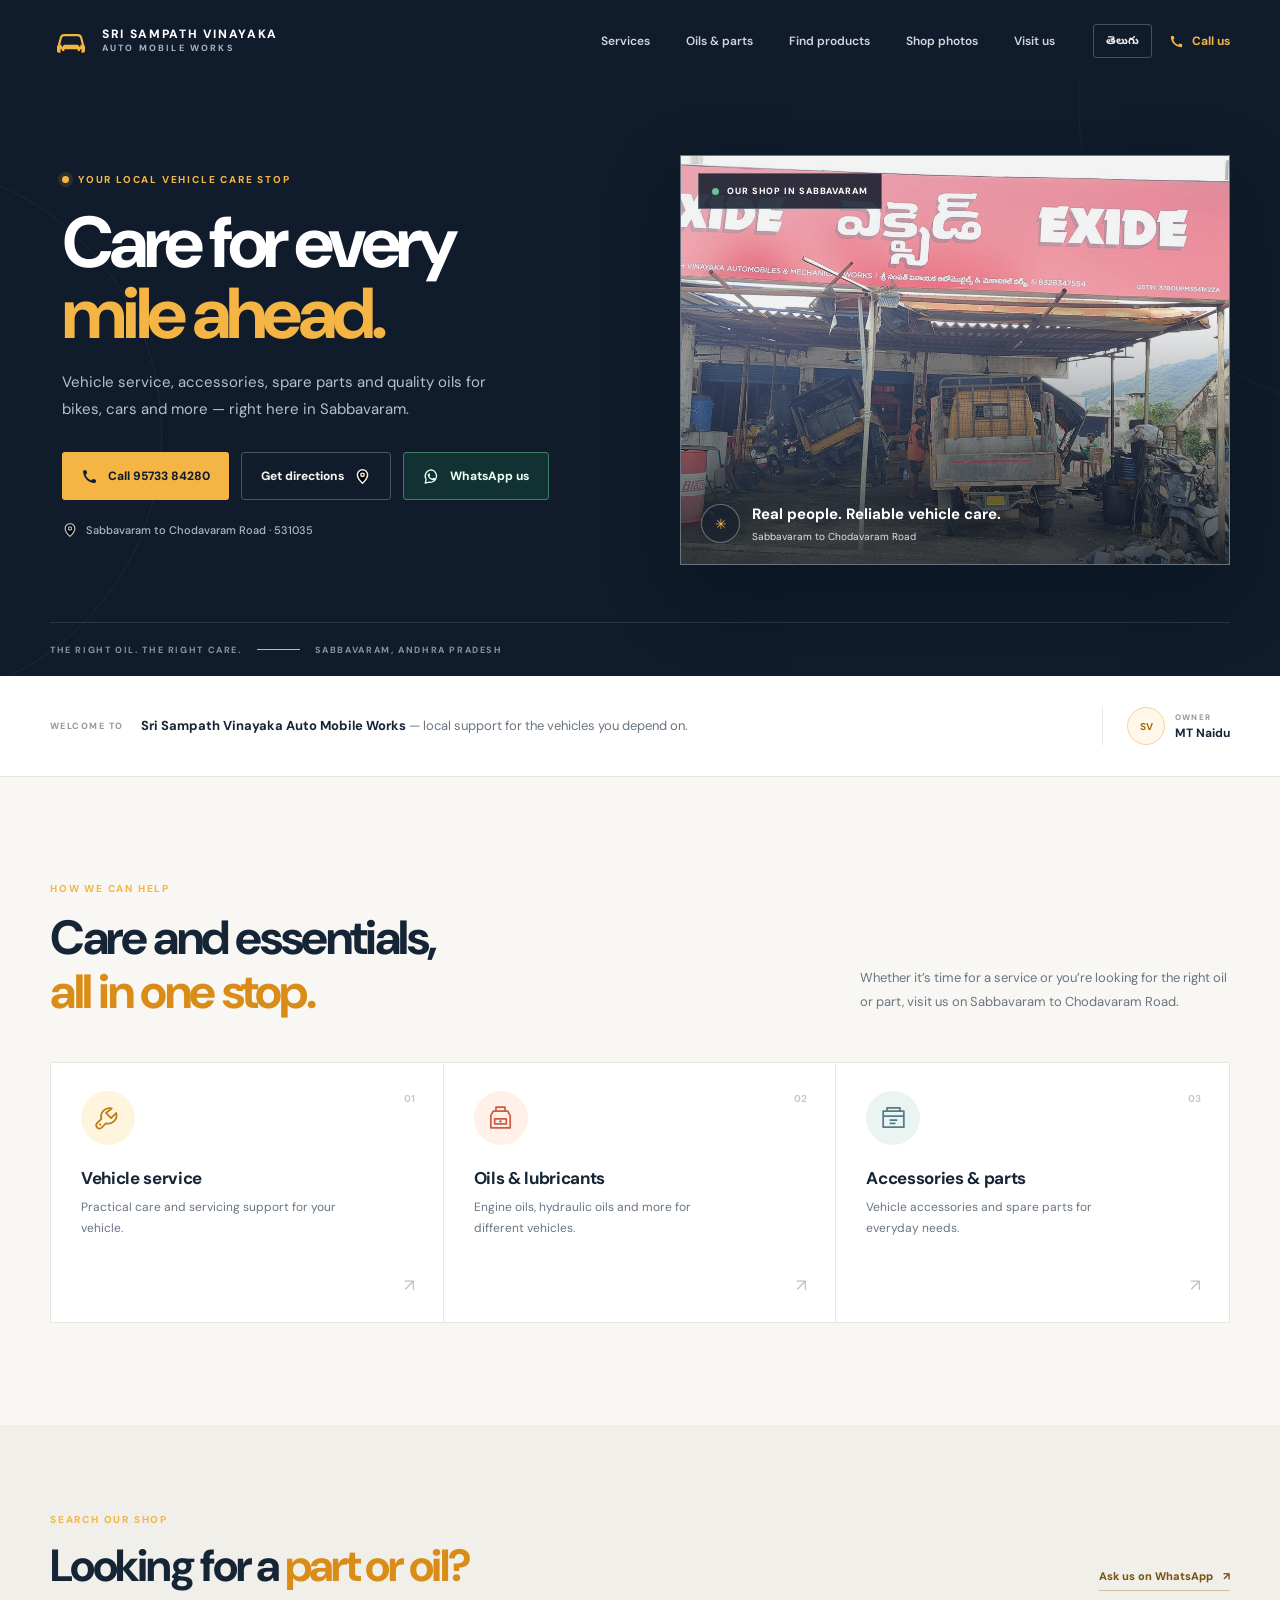
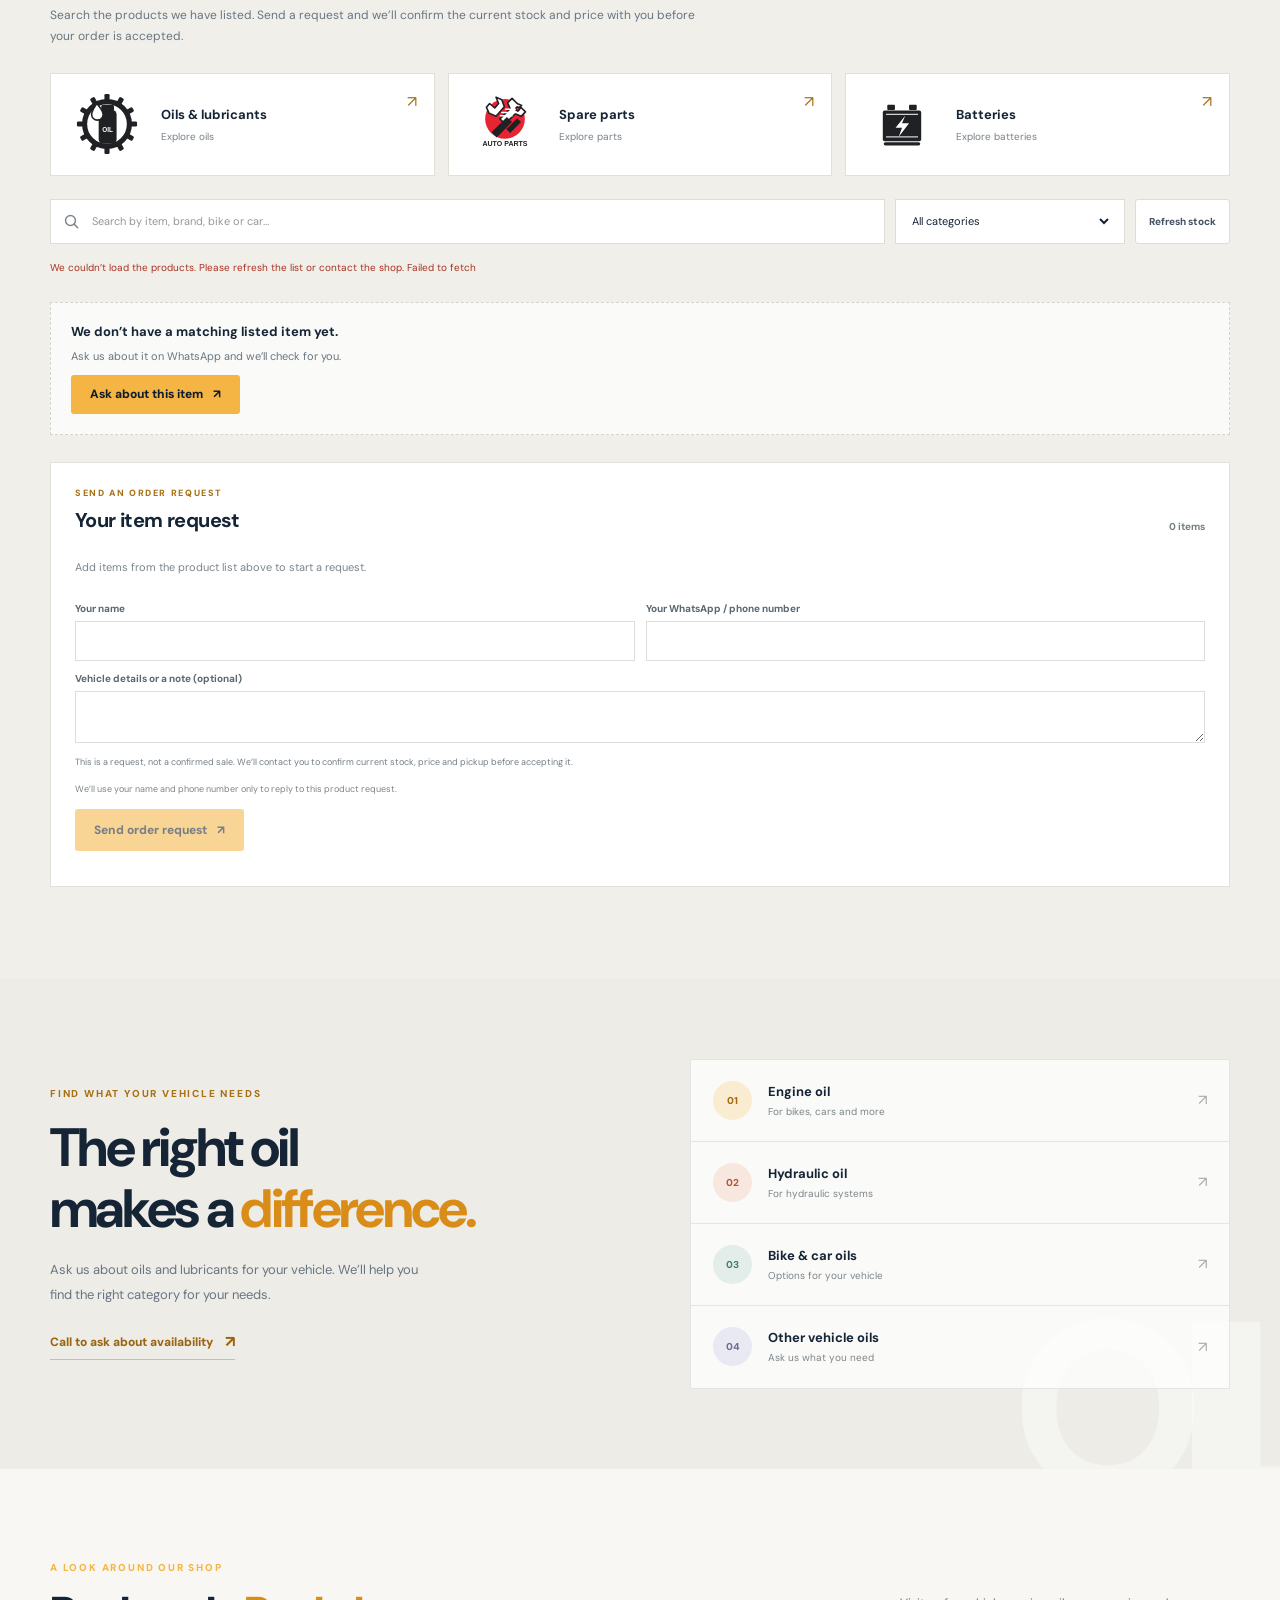
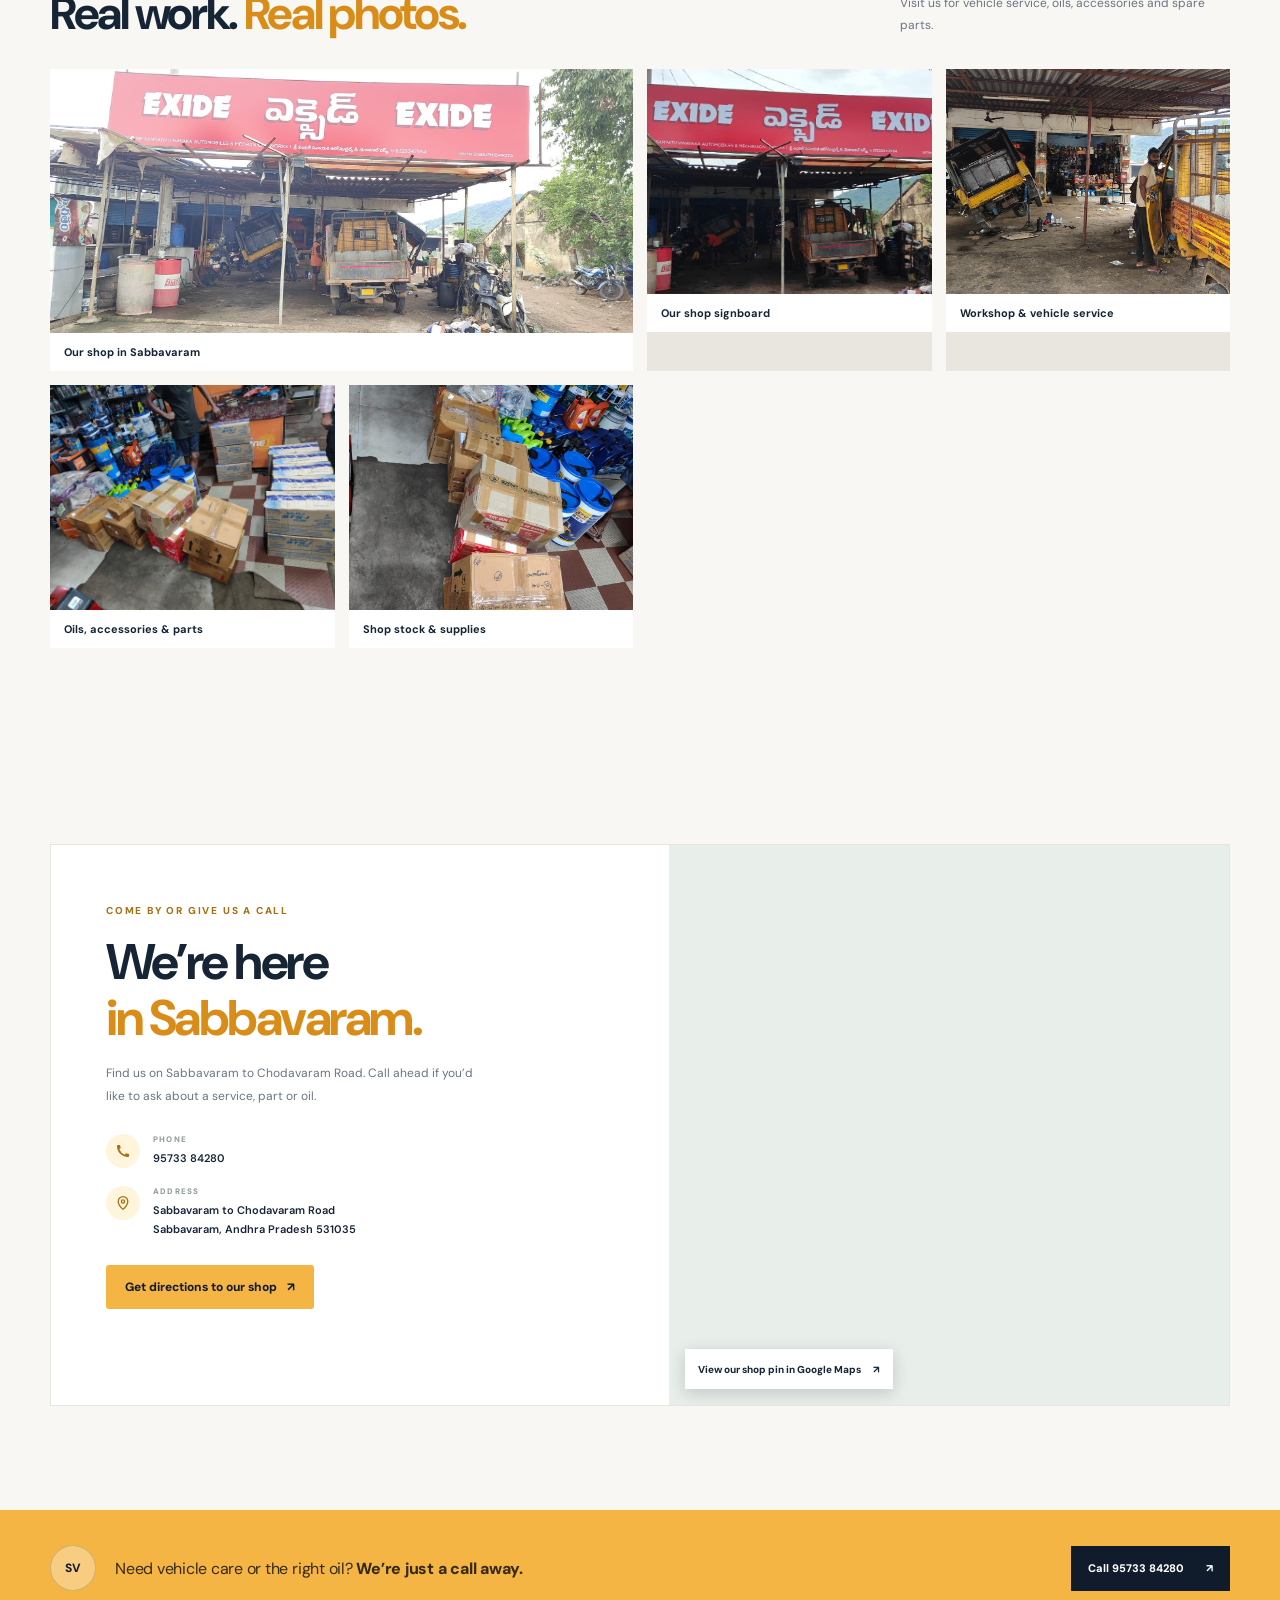
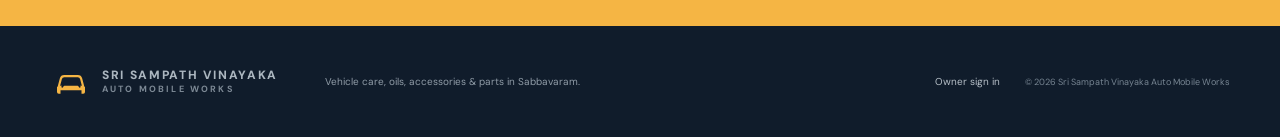
==== index.html @ 6ede1b7f "UPDATE WEBSITE" ====
<!doctype html>
<html lang="en">
<head>
  <meta charset="utf-8">
  <meta name="viewport" content="width=device-width, initial-scale=1">
  <meta name="theme-color" content="#101c2b">
  <meta name="description" content="Sri Sampath Vinayaka Auto Mobile Works in Sabbavaram for vehicle service, accessories, spare parts, engine oils and hydraulic oils.">
  <title>Sri Sampath Vinayaka Auto Mobile Works | Sabbavaram</title>
  <link rel="preconnect" href="https://fonts.googleapis.com">
  <link rel="preconnect" href="https://fonts.gstatic.com" crossorigin>
  <link href="https://fonts.googleapis.com/css2?family=DM+Sans:wght@400;500;600;700;800&family=Noto+Sans+Telugu:wght@400;500;600;700;800&display=swap" rel="stylesheet">
  <link rel="stylesheet" href="styles.css">
  <script src="config.js"></script>
  <script src="site-background.js" defer></script>
  <script src="script.js" defer></script>
  <script src="catalogue.js" defer></script>
</head>
<body>
  <header class="site-header">
    <div class="header-inner">
      <a class="brand" href="#home" aria-label="Sri Sampath Vinayaka Auto Mobile Works home">
        <span class="brand-mark" aria-hidden="true">
          <svg viewBox="0 0 48 48" fill="none">
            <path d="M10 29.5h28l-2.4-9.2a4 4 0 0 0-3.9-3H16.3a4 4 0 0 0-3.9 3L10 29.5Z" stroke="currentColor" stroke-width="2.5" stroke-linejoin="round"/>
            <path d="M8 29.5h32v6a2 2 0 0 1-2 2h-2v-4H12v4h-2a2 2 0 0 1-2-2v-6Z" fill="currentColor"/>
            <path d="M16 24h16M14 29.5l2.5-4M34 29.5l-2.5-4" stroke="#101c2b" stroke-width="2" stroke-linecap="round"/>
            <circle cx="15" cy="34" r="1.6" fill="#f5b544"/>
            <circle cx="33" cy="34" r="1.6" fill="#f5b544"/>
          </svg>
        </span>
        <span class="brand-copy">
          <strong>SRI SAMPATH VINAYAKA</strong>
          <span>AUTO MOBILE WORKS</span>
        </span>
      </a>
      <nav class="main-nav" id="main-navigation" aria-label="Main navigation">
        <a href="#services" data-en="Services" data-te="సేవలు">Services</a>
        <a href="#oils" data-en="Oils &amp; parts" data-te="ఆయిల్స్ &amp; విడిభాగాలు">Oils &amp; parts</a>
        <a href="#products" data-en="Find products" data-te="ఉత్పత్తులు">Find products</a>
        <a href="#shop-photos" data-en="Shop photos" data-te="షాప్ ఫోటోలు">Shop photos</a>
        <a href="#visit" data-en="Visit us" data-te="మమ్మల్ని సందర్శించండి">Visit us</a>
      </nav>
      <div class="header-actions">
        <button class="language-button" id="language-toggle" type="button" aria-label="Switch language to Telugu">తెలుగు</button>
        <a class="header-call" href="tel:+919573384280">
          <svg viewBox="0 0 20 20" aria-hidden="true"><path d="M6.2 2.5H3.8c-.7 0-1.3.6-1.3 1.3 0 7.6 6.1 13.7 13.7 13.7.7 0 1.3-.6 1.3-1.3v-2.4l-3.8-1-1.5 1.8a11.8 11.8 0 0 1-6.8-6.8l1.8-1.5-1-3.8Z" fill="currentColor"/></svg>
          <span>Call us</span>
        </a>
        <button class="menu-button" id="menu-toggle" type="button" aria-label="Open navigation" aria-expanded="false" aria-controls="main-navigation">
          <span></span><span></span><span></span>
        </button>
      </div>
    </div>
  </header>

  <main>
    <section class="hero" id="home">
      <div class="hero-grid">
        <div class="hero-copy">
          <div class="eyebrow"><span class="eyebrow-dot"></span><span data-en="YOUR LOCAL VEHICLE CARE STOP" data-te="మీ స్థానిక వాహన సంరక్షణ కేంద్రం">YOUR LOCAL VEHICLE CARE STOP</span></div>
          <h1 data-en="Care for every<br><em>mile ahead.</em>" data-te="ప్రతి ప్రయాణానికి<br><em>నమ్మకమైన సంరక్షణ.</em>">Care for every<br><em>mile ahead.</em></h1>
          <p class="hero-description" data-en="Vehicle service, accessories, spare parts and quality oils for bikes, cars and more — right here in Sabbavaram." data-te="బైక్‌లు, కార్లు మరియు ఇతర వాహనాలకు సర్వీసింగ్, యాక్సెసరీస్, స్పేర్ పార్ట్స్ మరియు నాణ్యమైన ఆయిల్స్ — మీ సబ్బవరం దగ్గరలోనే.">Vehicle service, accessories, spare parts and quality oils for bikes, cars and more — right here in Sabbavaram.</p>
          <div class="hero-actions">
            <a class="button button-primary" href="tel:+919573384280">
              <svg viewBox="0 0 20 20" aria-hidden="true"><path d="M6.2 2.5H3.8c-.7 0-1.3.6-1.3 1.3 0 7.6 6.1 13.7 13.7 13.7.7 0 1.3-.6 1.3-1.3v-2.4l-3.8-1-1.5 1.8a11.8 11.8 0 0 1-6.8-6.8l1.8-1.5-1-3.8Z" fill="currentColor"/></svg>
              <span data-en="Call 95733 84280" data-te="కాల్ చేయండి 95733 84280">Call 95733 84280</span>
            </a>
            <a class="button button-secondary" href="https://www.google.com/maps/dir/?api=1&amp;destination=17.7910548%2C83.1213248" target="_blank" rel="noopener noreferrer">
              <span data-en="Get directions" data-te="దారి తెలుసుకోండి">Get directions</span>
              <svg viewBox="0 0 20 20" aria-hidden="true"><path d="M10 18s6-5.6 6-10a6 6 0 1 0-12 0c0 4.4 6 10 6 10Z" stroke="currentColor" stroke-width="1.7"/><circle cx="10" cy="8" r="2" stroke="currentColor" stroke-width="1.7"/></svg>
            </a>
            <a class="button button-whatsapp" data-whatsapp-link data-whatsapp-message="Hello, I have a question about your vehicle services or products." href="https://wa.me/919573384280" target="_blank" rel="noopener noreferrer">
              <svg viewBox="0 0 20 20" aria-hidden="true"><path d="M10 2.2a7.4 7.4 0 0 0-6.3 11.3L2.6 17.8l4.4-1.1A7.4 7.4 0 1 0 10 2.2Z" fill="none" stroke="currentColor" stroke-width="1.5" stroke-linejoin="round"/><path d="M7.2 6.4c-.3 0-.6.1-.8.4-.3.3-.8.8-.8 1.8s.8 2 1 2.3c.1.2 1.5 2.4 3.7 3.2 1.8.7 2.2.5 2.6.4.4-.1 1.3-.5 1.5-1 .2-.5.2-.9.1-1-.1-.1-.3-.2-.6-.3l-1.5-.7c-.2-.1-.4-.1-.5.1l-.7.8c-.1.2-.3.2-.5.1a6.1 6.1 0 0 1-1.8-1.1 6.8 6.8 0 0 1-1.2-1.5c-.1-.2 0-.3.1-.4l.4-.5c.1-.2.2-.3.2-.5l-.1-.4-.7-1.6c-.1-.3-.3-.4-.5-.4h-.3Z" fill="currentColor"/></svg>
              <span data-en="WhatsApp us" data-te="వాట్సాప్ చేయండి">WhatsApp us</span>
            </a>
          </div>
          <div class="hero-location">
            <span class="location-icon" aria-hidden="true">
              <svg viewBox="0 0 20 20"><path d="M10 18s6-5.6 6-10a6 6 0 1 0-12 0c0 4.4 6 10 6 10Z" stroke="currentColor" stroke-width="1.6"/><circle cx="10" cy="8" r="2" stroke="currentColor" stroke-width="1.6"/></svg>
            </span>
            <span data-en="Sabbavaram to Chodavaram Road · 531035" data-te="సబ్బవరం నుండి చోడవరం రోడ్ · 531035">Sabbavaram to Chodavaram Road · 531035</span>
          </div>
        </div>

        <div class="hero-art">
          <div class="hero-photo-card">
            <img src="images/shop-front.jpg" alt="The Sri Sampath Vinayaka Auto Mobile Works shop in Sabbavaram" data-alt-en="The Sri Sampath Vinayaka Auto Mobile Works shop in Sabbavaram" data-alt-te="సబ్బవరంలోని శ్రీ సంపత్ వినాయక ఆటోమొబైల్ వర్క్స్ షాప్" fetchpriority="high" decoding="async">
            <div class="hero-photo-badge"><span class="label-dot"></span><span data-en="OUR SHOP IN SABBAVARAM" data-te="సబ్బవరంలో మా షాప్">OUR SHOP IN SABBAVARAM</span></div>
            <div class="hero-photo-caption">
              <span class="mini-gear" aria-hidden="true">✳</span>
              <span><strong data-en="Real people. Reliable vehicle care." data-te="నిజమైన సేవ. నమ్మకమైన వాహన సంరక్షణ.">Real people. Reliable vehicle care.</strong><small data-en="Sabbavaram to Chodavaram Road" data-te="సబ్బవరం నుండి చోడవరం రోడ్">Sabbavaram to Chodavaram Road</small></span>
            </div>
          </div>
        </div>
      </div>
      <div class="hero-bottom">
        <span data-en="THE RIGHT OIL. THE RIGHT CARE." data-te="సరైన ఆయిల్. సరైన సంరక్షణ.">THE RIGHT OIL. THE RIGHT CARE.</span>
        <span class="hero-bottom-line"></span>
        <span data-en="SABBAVARAM, ANDHRA PRADESH" data-te="సబ్బవరం, ఆంధ్రప్రదేశ్">SABBAVARAM, ANDHRA PRADESH</span>
      </div>
    </section>

    <section class="intro-strip" aria-label="Business introduction">
      <div class="intro-inner">
        <span class="intro-kicker" data-en="WELCOME TO" data-te="స్వాగతం">WELCOME TO</span>
        <p><strong>Sri Sampath Vinayaka Auto Mobile Works</strong><span data-en=" — local support for the vehicles you depend on." data-te=" — మీ వాహనాలకు నమ్మకమైన స్థానిక సేవ."> — local support for the vehicles you depend on.</span></p>
        <span class="owner-tag"><span class="owner-icon">SV</span><span><small data-en="OWNER" data-te="యజమాని">OWNER</small><strong>MT Naidu</strong></span></span>
      </div>
    </section>

    <section class="section services-section" id="services">
      <div class="section-heading">
        <div>
          <span class="section-kicker" data-en="HOW WE CAN HELP" data-te="మేము అందించే సేవలు">HOW WE CAN HELP</span>
          <h2 data-en="Care and essentials,<br><em>all in one stop.</em>" data-te="సంరక్షణ మరియు అవసరాలు,<br><em>అన్నీ ఒకే చోట.</em>">Care and essentials,<br><em>all in one stop.</em></h2>
        </div>
        <p data-en="Whether it’s time for a service or you’re looking for the right oil or part, visit us on Sabbavaram to Chodavaram Road." data-te="సర్వీసింగ్ చేయించాలన్నా, సరైన ఆయిల్ లేదా విడిభాగం కావాలన్నా, సబ్బవరం నుండి చోడవరం రోడ్‌లోని మా వద్దకు రండి.">Whether it’s time for a service or you’re looking for the right oil or part, visit us on Sabbavaram to Chodavaram Road.</p>
      </div>
      <div class="service-grid">
        <article class="service-card">
          <span class="card-number">01</span>
          <span class="service-icon icon-wrench" aria-hidden="true">
            <svg viewBox="0 0 48 48"><path d="M29 10a13 13 0 0 0-16 16L6 33a5 5 0 0 0 7 7l7-7a13 13 0 0 0 16-16l-8 8-8-8 9-7Z" fill="none" stroke="currentColor" stroke-width="2.7" stroke-linecap="round" stroke-linejoin="round"/><circle cx="11" cy="35" r="1.7" fill="currentColor"/></svg>
          </span>
          <h3 data-en="Vehicle service" data-te="వాహన సర్వీసింగ్">Vehicle service</h3>
          <p data-en="Practical care and servicing support for your vehicle." data-te="మీ వాహనానికి అవసరమైన సర్వీసింగ్ మరియు సంరక్షణ.">Practical care and servicing support for your vehicle.</p>
          <span class="card-arrow" aria-hidden="true">↗</span>
        </article>
        <article class="service-card">
          <span class="card-number">02</span>
          <span class="service-icon icon-oil" aria-hidden="true">
            <svg viewBox="0 0 48 48"><path d="M17 8h14v6h4l4 7v19H9V21l4-7h4V8Z" fill="none" stroke="currentColor" stroke-width="2.7" stroke-linejoin="round"/><path d="M17 14h14M15 26h18v8H15z" fill="none" stroke="currentColor" stroke-width="2.7" stroke-linejoin="round"/><path d="m24 27-3 4h3l-1 3 4-5h-3l1-2Z" fill="currentColor"/></svg>
          </span>
          <h3 data-en="Oils &amp; lubricants" data-te="ఆయిల్స్ &amp; లూబ్రికెంట్స్">Oils &amp; lubricants</h3>
          <p data-en="Engine oils, hydraulic oils and more for different vehicles." data-te="వివిధ వాహనాలకు ఇంజిన్ ఆయిల్స్, హైడ్రాలిక్ ఆయిల్స్ మరియు మరిన్ని.">Engine oils, hydraulic oils and more for different vehicles.</p>
          <span class="card-arrow" aria-hidden="true">↗</span>
        </article>
        <article class="service-card">
          <span class="card-number">03</span>
          <span class="service-icon icon-parts" aria-hidden="true">
            <svg viewBox="0 0 48 48"><path d="M8 14h32v25H8zM14 14V9h20v5M8 22h32" fill="none" stroke="currentColor" stroke-width="2.7" stroke-linejoin="round"/><path d="M19 28h10M19 33h7" stroke="currentColor" stroke-width="2.7" stroke-linecap="round"/></svg>
          </span>
          <h3 data-en="Accessories &amp; parts" data-te="యాక్సెసరీస్ &amp; పార్ట్స్">Accessories &amp; parts</h3>
          <p data-en="Vehicle accessories and spare parts for everyday needs." data-te="రోజువారీ అవసరాలకు వాహన యాక్సెసరీస్ మరియు స్పేర్ పార్ట్స్.">Vehicle accessories and spare parts for everyday needs.</p>
          <span class="card-arrow" aria-hidden="true">↗</span>
        </article>
      </div>
    </section>

    <section class="product-section" id="products">
      <div class="product-section-inner">
        <div class="product-heading">
          <div>
            <span class="section-kicker" data-en="SEARCH OUR SHOP" data-te="మా షాప్‌లో వెతకండి">SEARCH OUR SHOP</span>
            <h2 data-en="Looking for a <em>part or oil?</em>" data-te="<em>పార్ట్ లేదా ఆయిల్</em> కావాలా?">Looking for a <em>part or oil?</em></h2>
          </div>
          <a class="product-help-link" data-whatsapp-link data-whatsapp-message="Hello, I want to ask about a product." href="https://wa.me/919573384280" target="_blank" rel="noopener noreferrer">
            <span data-en="Ask us on WhatsApp" data-te="వాట్సాప్‌లో అడగండి">Ask us on WhatsApp</span><span aria-hidden="true">↗</span>
          </a>
        </div>
        <p class="product-intro" data-en="Search the products we have listed. Send a request and we’ll confirm the current stock and price with you before your order is accepted." data-te="మేము జాబితా చేసిన ఉత్పత్తులను వెతకండి. అభ్యర్థన పంపండి; మీ ఆర్డర్‌ను నిర్ధారించే ముందు ప్రస్తుత స్టాక్ మరియు ధరను మీతో ధృవీకరిస్తాము.">Search the products we have listed. Send a request and we’ll confirm the current stock and price with you before your order is accepted.</p>
        <div class="product-categories" aria-label="Browse products by category" data-aria-label-en="Browse products by category" data-aria-label-te="ఉత్పత్తి వర్గాలవారీగా చూడండి">
          <button class="product-category-card category-oils" type="button" data-product-group="oils" aria-pressed="false" aria-controls="product-grid">
            <span class="category-art category-logo" aria-hidden="true">
              <img src="images/category-logos/oil.svg" alt="" decoding="async">
            </span>
            <span class="category-card-copy"><strong data-en="Oils &amp; lubricants" data-te="ఆయిల్స్ &amp; లూబ్రికెంట్స్">Oils &amp; lubricants</strong><small data-en="Explore oils" data-te="ఆయిల్స్ చూడండి">Explore oils</small></span>
            <span class="category-card-arrow" aria-hidden="true">↗</span>
          </button>
          <button class="product-category-card category-parts" type="button" data-product-group="parts" aria-pressed="false" aria-controls="product-grid">
            <span class="category-art category-logo" aria-hidden="true">
              <img src="images/category-logos/auto-parts.svg" alt="" decoding="async">
            </span>
            <span class="category-card-copy"><strong data-en="Spare parts" data-te="స్పేర్ పార్ట్స్">Spare parts</strong><small data-en="Explore parts" data-te="పార్ట్స్ చూడండి">Explore parts</small></span>
            <span class="category-card-arrow" aria-hidden="true">↗</span>
          </button>
          <button class="product-category-card category-batteries" type="button" data-product-group="batteries" aria-pressed="false" aria-controls="product-grid">
            <span class="category-art category-logo" aria-hidden="true">
              <img src="images/category-logos/battery.svg" alt="" decoding="async">
            </span>
            <span class="category-card-copy"><strong data-en="Batteries" data-te="బ్యాటరీలు">Batteries</strong><small data-en="Explore batteries" data-te="బ్యాటరీలు చూడండి">Explore batteries</small></span>
            <span class="category-card-arrow" aria-hidden="true">↗</span>
          </button>
        </div>
        <div class="catalogue-tools">
          <label class="catalogue-search-label" for="catalogue-search">
            <span class="sr-only" data-en="Search products" data-te="ఉత్పత్తులను వెతకండి">Search products</span>
            <svg viewBox="0 0 20 20" aria-hidden="true"><circle cx="8.8" cy="8.8" r="5.8" fill="none" stroke="currentColor" stroke-width="1.7"/><path d="m13.1 13.1 4.2 4.2" stroke="currentColor" stroke-width="1.7" stroke-linecap="round"/></svg>
            <input id="catalogue-search" type="search" placeholder="Search by item, brand, bike or car…" data-placeholder-en="Search by item, brand, bike or car…" data-placeholder-te="పేరు, బ్రాండ్, బైక్ లేదా కారు ద్వారా వెతకండి…" autocomplete="off">
          </label>
          <label class="catalogue-filter-label" for="catalogue-category">
            <span class="sr-only" data-en="Filter by category" data-te="వర్గం ద్వారా ఫిల్టర్ చేయండి">Filter by category</span>
            <select id="catalogue-category"><option value="" data-en="All categories" data-te="అన్ని వర్గాలు">All categories</option></select>
          </label>
          <button class="button button-secondary catalogue-refresh" id="catalogue-refresh" type="button"><span data-en="Refresh stock" data-te="స్టాక్‌ను రిఫ్రెష్ చేయండి">Refresh stock</span></button>
        </div>
        <p class="catalogue-status" id="catalogue-status" role="status" aria-live="polite" data-en="Loading the product catalogue…" data-te="ఉత్పత్తుల జాబితాను లోడ్ చేస్తున్నాము…">Loading the product catalogue…</p>
        <div class="product-grid" id="product-grid" aria-live="polite"></div>
        <div class="catalogue-empty hidden" id="catalogue-empty">
          <strong data-en="We don’t have a matching listed item yet." data-te="ఈ ఉత్పత్తి ప్రస్తుతం జాబితాలో లేదు.">We don’t have a matching listed item yet.</strong>
          <span data-en="Ask us about it on WhatsApp and we’ll check for you." data-te="వాట్సాప్‌లో అడగండి, మేము మీ కోసం చూసి చెబుతాము.">Ask us about it on WhatsApp and we’ll check for you.</span>
          <a class="button button-primary" data-whatsapp-link data-whatsapp-message="Hello, I want to ask if you have this item: " href="https://wa.me/919573384280" target="_blank" rel="noopener noreferrer"><span data-en="Ask about this item" data-te="ఈ ఉత్పత్తి గురించి అడగండి">Ask about this item</span><span aria-hidden="true">↗</span></a>
        </div>
        <section class="request-panel" aria-labelledby="request-title">
          <div class="request-heading">
            <div><span class="section-kicker" data-en="SEND AN ORDER REQUEST" data-te="ఆర్డర్ అభ్యర్థన పంపండి">SEND AN ORDER REQUEST</span><h3 id="request-title" data-en="Your item request" data-te="మీ ఉత్పత్తి అభ్యర్థన">Your item request</h3></div>
            <span class="request-count" id="request-count">0 items</span>
          </div>
          <div class="request-items" id="request-items"><p class="request-empty" data-en="Add items from the product list above to start a request." data-te="అభ్యర్థన ప్రారంభించడానికి పైనున్న జాబితా నుండి ఉత్పత్తులను జోడించండి.">Add items from the product list above to start a request.</p></div>
          <form class="order-form" id="order-form">
            <div class="order-fields">
              <label><span data-en="Your name" data-te="మీ పేరు">Your name</span><input name="customer_name" autocomplete="name" maxlength="80" required></label>
              <label><span data-en="Your WhatsApp / phone number" data-te="మీ వాట్సాప్ / ఫోన్ నంబర్">Your WhatsApp / phone number</span><input name="customer_phone" type="tel" autocomplete="tel" inputmode="tel" minlength="10" maxlength="20" required></label>
              <label class="order-note"><span data-en="Vehicle details or a note (optional)" data-te="వాహన వివరాలు లేదా గమనిక (ఐచ్ఛికం)">Vehicle details or a note (optional)</span><textarea name="customer_message" rows="2" maxlength="500"></textarea></label>
            </div>
            <p class="order-disclaimer" data-en="This is a request, not a confirmed sale. We’ll contact you to confirm current stock, price and pickup before accepting it." data-te="ఇది అభ్యర్థన మాత్రమే, నిర్ధారించిన విక్రయం కాదు. అంగీకరించే ముందు స్టాక్, ధర మరియు పికప్‌ను మీతో ధృవీకరిస్తాము.">This is a request, not a confirmed sale. We’ll contact you to confirm current stock, price and pickup before accepting it.</p>
            <p class="order-privacy" data-en="We’ll use your name and phone number only to reply to this product request." data-te="ఈ ఉత్పత్తి అభ్యర్థనకు సమాధానం ఇవ్వడానికి మాత్రమే మీ పేరు మరియు ఫోన్ నంబర్ ఉపయోగిస్తాము.">We’ll use your name and phone number only to reply to this product request.</p>
            <button class="button button-primary order-submit" id="order-submit" type="submit" disabled><span data-en="Send order request" data-te="ఆర్డర్ అభ్యర్థన పంపండి">Send order request</span><span aria-hidden="true">↗</span></button>
            <p class="order-result" id="order-result" role="status" aria-live="polite"></p>
            <a class="button button-secondary hidden whatsapp-followup" id="whatsapp-followup" href="https://wa.me/919573384280" target="_blank" rel="noopener noreferrer"><span data-en="Continue in WhatsApp" data-te="వాట్సాప్‌లో కొనసాగించండి">Continue in WhatsApp</span><span aria-hidden="true">↗</span></a>
          </form>
        </section>
      </div>
    </section>

    <section class="oils-section" id="oils">
      <div class="oils-inner">
        <div class="oils-copy">
          <span class="section-kicker" data-en="FIND WHAT YOUR VEHICLE NEEDS" data-te="మీ వాహనానికి కావలసినవి">FIND WHAT YOUR VEHICLE NEEDS</span>
          <h2 data-en="The right oil<br>makes a <em>difference.</em>" data-te="సరైన ఆయిల్<br>మంచి <em>మార్పు తెస్తుంది.</em>">The right oil<br>makes a <em>difference.</em></h2>
          <p data-en="Ask us about oils and lubricants for your vehicle. We’ll help you find the right category for your needs." data-te="మీ వాహనానికి కావలసిన ఆయిల్స్ మరియు లూబ్రికెంట్స్ గురించి మమ్మల్ని అడగండి. మీ అవసరానికి సరిపోయే రకాన్ని కనుగొనడంలో సహాయం చేస్తాము.">Ask us about oils and lubricants for your vehicle. We’ll help you find the right category for your needs.</p>
          <a class="text-link" href="tel:+919573384280"><span data-en="Call to ask about availability" data-te="లభ్యత గురించి కాల్ చేసి అడగండి">Call to ask about availability</span><span aria-hidden="true">↗</span></a>
        </div>
        <div class="oil-list">
          <div class="oil-row"><span class="oil-icon">01</span><span><strong data-en="Engine oil" data-te="ఇంజిన్ ఆయిల్">Engine oil</strong><small data-en="For bikes, cars and more" data-te="బైక్‌లు, కార్లు మరియు మరిన్ని">For bikes, cars and more</small></span><span class="oil-arrow" aria-hidden="true">↗</span></div>
          <div class="oil-row"><span class="oil-icon">02</span><span><strong data-en="Hydraulic oil" data-te="హైడ్రాలిక్ ఆయిల్">Hydraulic oil</strong><small data-en="For hydraulic systems" data-te="హైడ్రాలిక్ వ్యవస్థల కోసం">For hydraulic systems</small></span><span class="oil-arrow" aria-hidden="true">↗</span></div>
          <div class="oil-row"><span class="oil-icon">03</span><span><strong data-en="Bike &amp; car oils" data-te="బైక్ &amp; కార్ ఆయిల్స్">Bike &amp; car oils</strong><small data-en="Options for your vehicle" data-te="మీ వాహనానికి అనువైనవి">Options for your vehicle</small></span><span class="oil-arrow" aria-hidden="true">↗</span></div>
          <div class="oil-row"><span class="oil-icon">04</span><span><strong data-en="Other vehicle oils" data-te="ఇతర వాహనాల ఆయిల్స్">Other vehicle oils</strong><small data-en="Ask us what you need" data-te="మీకు కావలసినది అడగండి">Ask us what you need</small></span><span class="oil-arrow" aria-hidden="true">↗</span></div>
        </div>
      </div>
      <div class="oil-decoration" aria-hidden="true">OIL</div>
    </section>

    <section class="shop-photos section" id="shop-photos">
      <div class="photo-heading">
        <div>
          <span class="section-kicker" data-en="A LOOK AROUND OUR SHOP" data-te="మా షాప్‌ను చూడండి">A LOOK AROUND OUR SHOP</span>
          <h2 data-en="Real work. <em>Real photos.</em>" data-te="మా పని. <em>మా నిజమైన ఫోటోలు.</em>">Real work. <em>Real photos.</em></h2>
        </div>
        <p data-en="Visit us for vehicle service, oils, accessories and spare parts." data-te="వాహన సర్వీసింగ్, ఆయిల్స్, యాక్సెసరీస్ మరియు స్పేర్ పార్ట్స్ కోసం మమ్మల్ని సందర్శించండి.">Visit us for vehicle service, oils, accessories and spare parts.</p>
      </div>
      <div class="photo-grid">
        <figure class="shop-photo shop-photo-wide">
          <button class="photo-open" type="button" aria-label="View photo: our shop in Sabbavaram">
            <img src="images/shop-front.jpg" alt="Sri Sampath Vinayaka Auto Mobile Works shop front and signboard" data-alt-en="Sri Sampath Vinayaka Auto Mobile Works shop front and signboard" data-alt-te="శ్రీ సంపత్ వినాయక ఆటోమొబైల్ వర్క్స్ షాప్ మరియు బోర్డు" loading="lazy" decoding="async">
          </button>
          <figcaption data-en="Our shop in Sabbavaram" data-te="సబ్బవరంలో మా షాప్">Our shop in Sabbavaram</figcaption>
        </figure>
        <figure class="shop-photo">
          <button class="photo-open" type="button" aria-label="View photo: our shop signboard">
            <img src="images/shop-sign.jpg" alt="Sri Sampath Vinayaka Auto Mobile Works signboard" data-alt-en="Sri Sampath Vinayaka Auto Mobile Works signboard" data-alt-te="శ్రీ సంపత్ వినాయక ఆటోమొబైల్ వర్క్స్ షాప్ బోర్డు" loading="lazy" decoding="async">
          </button>
          <figcaption data-en="Our shop signboard" data-te="మా షాప్ బోర్డు">Our shop signboard</figcaption>
        </figure>
        <figure class="shop-photo">
          <button class="photo-open" type="button" aria-label="View photo: workshop and vehicle service">
            <img src="images/workshop.jpg" alt="Vehicle repair and workshop area" data-alt-en="Vehicle repair and workshop area" data-alt-te="వాహన మరమ్మతులు మరియు వర్క్‌షాప్ ప్రాంతం" loading="lazy" decoding="async">
          </button>
          <figcaption data-en="Workshop &amp; vehicle service" data-te="వర్క్‌షాప్ &amp; వాహన సర్వీసింగ్">Workshop &amp; vehicle service</figcaption>
        </figure>
        <figure class="shop-photo">
          <button class="photo-open" type="button" aria-label="View photo: oils, accessories and parts">
            <img src="images/oils-and-parts.jpg" alt="Oils, accessories and spare parts available in the shop" data-alt-en="Oils, accessories and spare parts available in the shop" data-alt-te="షాప్‌లో అందుబాటులో ఉన్న ఆయిల్స్, యాక్సెసరీస్ మరియు స్పేర్ పార్ట్స్" loading="lazy" decoding="async">
          </button>
          <figcaption data-en="Oils, accessories &amp; parts" data-te="ఆయిల్స్, యాక్సెసరీస్ &amp; పార్ట్స్">Oils, accessories &amp; parts</figcaption>
        </figure>
        <figure class="shop-photo">
          <button class="photo-open" type="button" aria-label="View photo: shop stock and supplies">
            <img src="images/shop-stock.jpg" alt="Shop stock and vehicle supplies" data-alt-en="Shop stock and vehicle supplies" data-alt-te="షాప్ స్టాక్ మరియు వాహన సామాగ్రి" loading="lazy" decoding="async">
          </button>
          <figcaption data-en="Shop stock &amp; supplies" data-te="షాప్ స్టాక్ &amp; సామాగ్రి">Shop stock &amp; supplies</figcaption>
        </figure>
      </div>
    </section>

    <section class="visit-section section" id="visit">
      <div class="visit-card">
        <div class="visit-copy">
          <span class="section-kicker" data-en="COME BY OR GIVE US A CALL" data-te="వచ్చి కలవండి లేదా కాల్ చేయండి">COME BY OR GIVE US A CALL</span>
          <h2 data-en="We’re here<br><em>in Sabbavaram.</em>" data-te="మేము మీకు<br><em>సబ్బవరంలో అందుబాటులో.</em>">We’re here<br><em>in Sabbavaram.</em></h2>
          <p data-en="Find us on Sabbavaram to Chodavaram Road. Call ahead if you’d like to ask about a service, part or oil." data-te="సబ్బవరం నుండి చోడవరం రోడ్‌లో మమ్మల్ని కలవండి. సర్వీసింగ్, పార్ట్ లేదా ఆయిల్ గురించి ముందుగా తెలుసుకోవాలంటే కాల్ చేయండి.">Find us on Sabbavaram to Chodavaram Road. Call ahead if you’d like to ask about a service, part or oil.</p>
          <div class="visit-details">
            <a href="tel:+919573384280" class="detail-row">
              <span class="detail-icon"><svg viewBox="0 0 20 20" aria-hidden="true"><path d="M6.2 2.5H3.8c-.7 0-1.3.6-1.3 1.3 0 7.6 6.1 13.7 13.7 13.7.7 0 1.3-.6 1.3-1.3v-2.4l-3.8-1-1.5 1.8a11.8 11.8 0 0 1-6.8-6.8l1.8-1.5-1-3.8Z" fill="currentColor"/></svg></span>
              <span><small data-en="PHONE" data-te="ఫోన్">PHONE</small><strong>95733 84280</strong></span>
            </a>
            <div class="detail-row">
              <span class="detail-icon"><svg viewBox="0 0 20 20" aria-hidden="true"><path d="M10 18s6-5.6 6-10a6 6 0 1 0-12 0c0 4.4 6 10 6 10Z" fill="none" stroke="currentColor" stroke-width="1.6"/><circle cx="10" cy="8" r="2" fill="none" stroke="currentColor" stroke-width="1.6"/></svg></span>
              <span><small data-en="ADDRESS" data-te="చిరునామా">ADDRESS</small><strong data-en="Sabbavaram to Chodavaram Road<br>Sabbavaram, Andhra Pradesh 531035" data-te="సబ్బవరం నుండి చోడవరం రోడ్<br>సబ్బవరం, ఆంధ్రప్రదేశ్ 531035">Sabbavaram to Chodavaram Road<br>Sabbavaram, Andhra Pradesh 531035</strong></span>
            </div>
          </div>
          <a class="button button-primary visit-button" href="https://www.google.com/maps/dir/?api=1&amp;destination=17.7910548%2C83.1213248" target="_blank" rel="noopener noreferrer"><span data-en="Get directions to our shop" data-te="మా షాప్‌కు దారి తెలుసుకోండి">Get directions to our shop</span><span aria-hidden="true">↗</span></a>
        </div>
        <div class="visit-visual">
          <iframe
            class="shop-map"
            title="Sri Sampath Vinayaka Auto Mobile Works location on Google Maps"
            src="https://maps.google.com/maps?q=17.7910548%2C83.1213248&amp;z=17&amp;output=embed"
            loading="lazy"
            referrerpolicy="no-referrer-when-downgrade"
            allowfullscreen>
          </iframe>
          <a class="map-open-link" href="https://maps.app.goo.gl/fVrN8oESjzxU47dKA" target="_blank" rel="noopener noreferrer">
            <span data-en="View our shop pin in Google Maps" data-te="గూగుల్ మ్యాప్స్‌లో మా షాప్ పిన్ చూడండి">View our shop pin in Google Maps</span><span aria-hidden="true">↗</span>
          </a>
        </div>
      </div>
    </section>

    <section class="closing-band">
      <div class="closing-inner">
        <span class="closing-emblem">SV</span>
        <p data-en="Need vehicle care or the right oil? <strong>We’re just a call away.</strong>" data-te="వాహన సంరక్షణ లేదా సరైన ఆయిల్ కావాలా? <strong>మాకు కాల్ చేయండి.</strong>">Need vehicle care or the right oil? <strong>We’re just a call away.</strong></p>
        <a href="tel:+919573384280"><span data-en="Call 95733 84280" data-te="కాల్ చేయండి 95733 84280">Call 95733 84280</span><span aria-hidden="true">↗</span></a>
      </div>
    </section>
  </main>

  <footer class="site-footer">
    <div class="footer-inner">
      <a class="brand footer-brand" href="#home">
        <span class="brand-mark" aria-hidden="true">
          <svg viewBox="0 0 48 48" fill="none"><path d="M10 29.5h28l-2.4-9.2a4 4 0 0 0-3.9-3H16.3a4 4 0 0 0-3.9 3L10 29.5Z" stroke="currentColor" stroke-width="2.5" stroke-linejoin="round"/><path d="M8 29.5h32v6a2 2 0 0 1-2 2h-2v-4H12v4h-2a2 2 0 0 1-2-2v-6Z" fill="currentColor"/><path d="M16 24h16M14 29.5l2.5-4M34 29.5l-2.5-4" stroke="#101c2b" stroke-width="2" stroke-linecap="round"/></svg>
        </span>
        <span class="brand-copy"><strong>SRI SAMPATH VINAYAKA</strong><span>AUTO MOBILE WORKS</span></span>
      </a>
      <p data-en="Vehicle care, oils, accessories &amp; parts in Sabbavaram." data-te="సబ్బవరంలో వాహన సంరక్షణ, ఆయిల్స్, యాక్సెసరీస్ &amp; పార్ట్స్.">Vehicle care, oils, accessories &amp; parts in Sabbavaram.</p>
      <a class="admin-link" href="admin.html" data-en="Owner sign in" data-te="యజమాని లాగిన్">Owner sign in</a>
      <span class="footer-copyright">© <span id="current-year"></span> Sri Sampath Vinayaka Auto Mobile Works</span>
    </div>
  </footer>
  <dialog class="photo-viewer" id="photo-viewer" aria-labelledby="photo-viewer-caption">
    <form method="dialog"><button class="photo-viewer-close" aria-label="Close photo viewer" data-aria-label-en="Close photo viewer" data-aria-label-te="ఫోటో వీక్షణను మూసివేయండి">×</button></form>
    <img id="photo-viewer-image" alt="">
    <p id="photo-viewer-caption"></p>
  </dialog>
</body>
</html>
---- styles.css ----
:root {
  color-scheme: light;
  --ink: #162536;
  --muted: #687583;
  --navy: #101c2b;
  --navy-light: #1a2a3b;
  --orange: #f5b544;
  --orange-deep: #ed9e24;
  --paper: #f8f7f3;
  --white: #fff;
  --line: #e6e6e1;
  --font: "DM Sans", "Noto Sans Telugu", sans-serif;
}

* { box-sizing: border-box; }
html { scroll-behavior: smooth; scroll-padding-top: 90px; }
body { margin: 0; background: var(--paper); color: var(--ink); font-family: var(--font); font-size: 15px; -webkit-font-smoothing: antialiased; }
body.telugu { font-family: "Noto Sans Telugu", "DM Sans", sans-serif; }
a { color: inherit; text-decoration: none; }
button { font: inherit; }
svg { display: block; }

.site-header { height: 82px; background: var(--navy); color: var(--white); position: sticky; top: 0; z-index: 10; }
.header-inner { width: min(1180px, calc(100% - 64px)); height: 100%; margin: 0 auto; display: flex; align-items: center; justify-content: space-between; }
.brand { display: inline-flex; gap: 10px; align-items: center; min-width: 252px; }
.brand-mark { display: grid; place-items: center; width: 42px; height: 42px; color: var(--orange); }
.brand-mark svg { width: 42px; height: 42px; }
.brand-copy { display: grid; gap: 3px; letter-spacing: .11em; line-height: 1.1; }
.brand-copy strong { font-size: 12px; font-weight: 800; }
.brand-copy > span { color: #a8b4bf; font-size: 9px; font-weight: 700; letter-spacing: .24em; }
.main-nav { display: flex; gap: 36px; align-items: center; margin-left: auto; margin-right: 38px; }
.main-nav a { color: #d0d6db; font-size: 12px; font-weight: 600; transition: color .2s; }
.main-nav a:hover { color: var(--orange); }
.header-actions { display: flex; align-items: center; gap: 17px; }
.language-button { border: 1px solid #45515d; border-radius: 3px; padding: 8px 12px; color: #f4f0e8; background: transparent; font-size: 11px; font-weight: 700; cursor: pointer; }
.language-button:hover { border-color: var(--orange); color: var(--orange); }
.header-call { display: inline-flex; align-items: center; gap: 8px; color: var(--orange); font-size: 12px; font-weight: 700; }
.header-call svg { width: 15px; height: 15px; }
.menu-button { display: none; background: none; border: 0; padding: 6px; }

.hero { position: relative; overflow: hidden; min-height: 594px; color: var(--white); background: var(--navy); }
.hero.has-background { background-position: center; background-size: cover; }
.hero::before { content: ""; position: absolute; width: 540px; height: 540px; border-radius: 50%; border: 1px solid rgba(255,255,255,.055); left: -380px; top: 80px; }
.hero::after { content: ""; position: absolute; width: 620px; height: 620px; border-radius: 50%; border: 1px solid rgba(255,255,255,.045); right: -420px; top: -290px; }
.hero-grid { position: relative; z-index: 1; width: min(1180px, calc(100% - 64px)); min-height: 540px; margin: auto; display: grid; grid-template-columns: 1fr 1.03fr; align-items: center; gap: 20px; padding: 48px 0 32px; }
.hero-copy { padding: 16px 0 25px 12px; max-width: 520px; }
.eyebrow, .section-kicker { color: var(--orange); display: flex; align-items: center; gap: 9px; font-weight: 800; font-size: 10px; letter-spacing: .18em; }
.eyebrow-dot { width: 7px; height: 7px; border-radius: 50%; background: var(--orange); box-shadow: 0 0 0 4px rgba(245,181,68,.12); }
.hero h1 { margin: 21px 0 19px; font-size: clamp(48px, 5.7vw, 72px); font-weight: 700; letter-spacing: -.065em; line-height: .99; }
h1 em, h2 em { color: var(--orange); font-style: normal; }
.hero-description { color: #b6c0c9; font-size: 15px; line-height: 1.85; max-width: 430px; margin: 0 0 28px; }
.hero-actions { display: flex; align-items: center; gap: 12px; flex-wrap: wrap; }
.button { min-height: 48px; display: inline-flex; justify-content: center; align-items: center; gap: 10px; padding: 0 19px; border-radius: 3px; font-size: 12px; font-weight: 800; transition: transform .2s, background .2s, color .2s; }
.button:hover { transform: translateY(-2px); }
.button svg { width: 17px; height: 17px; }
.button-primary { background: var(--orange); color: var(--navy); }
.button-primary:hover { background: #ffc65e; }
.button-secondary { color: #f5f4ee; border: 1px solid #485663; }
.button-secondary:hover { background: rgba(255,255,255,.08); border-color: #7d8892; }
.button-whatsapp { color: #e8fff2; border: 1px solid #3f8064; background: rgba(22,125,79,.22); }
.button-whatsapp:hover { background: rgba(22,125,79,.38); border-color: #66b48c; }
.hero-location { display: flex; align-items: center; gap: 8px; margin-top: 22px; color: #aeb8c0; font-size: 11px; font-weight: 500; }
.location-icon svg { width: 16px; height: 16px; }
.hero-art { min-height: 435px; position: relative; display: flex; align-items: center; justify-content: flex-end; }
.hero-photo-card { position: relative; isolation: isolate; width: min(100%, 550px); height: 410px; overflow: hidden; border: 1px solid rgba(255,255,255,.3); background: #26394b; box-shadow: 0 28px 70px rgba(3,10,18,.32); }
.hero-photo-card::after { position: absolute; z-index: 0; inset: 0; background: linear-gradient(180deg, rgba(9,18,28,.05) 38%, rgba(9,18,28,.78) 100%); content: ""; }
.hero-photo-card > img { display: block; width: 100%; height: 100%; object-fit: cover; object-position: center 48%; }
.hero-photo-badge { position: absolute; z-index: 1; top: 17px; left: 17px; display: flex; align-items: center; gap: 8px; padding: 11px 13px; border: 1px solid rgba(255,255,255,.25); background: rgba(16,28,43,.85); color: #fff; font-size: 9px; font-weight: 800; letter-spacing: .1em; }
.hero-photo-caption { position: absolute; z-index: 1; right: 20px; bottom: 21px; left: 20px; display: flex; align-items: center; gap: 12px; color: #fff; }
.hero-photo-caption .mini-gear { display: grid; place-items: center; width: 39px; height: 39px; flex: 0 0 39px; border: 1px solid rgba(255,255,255,.34); border-radius: 50%; background: rgba(16,28,43,.45); }
.hero-photo-caption > span:last-child { display: grid; gap: 5px; }
.hero-photo-caption strong { font-size: 15px; line-height: 1.35; }
.hero-photo-caption small { color: #e1e5e8; font-size: 10px; }
.label-dot, .map-live-dot { width: 7px; height: 7px; border-radius: 50%; background: #68c39b; }
.mini-gear { color: var(--orange); font-size: 14px; }
.hero-bottom { width: min(1180px, calc(100% - 64px)); height: 54px; margin: 0 auto; border-top: 1px solid rgba(255,255,255,.11); display: flex; align-items: center; gap: 15px; color: #8795a2; font-size: 9px; letter-spacing: .18em; font-weight: 700; }
.hero-bottom-line { height: 1px; width: 43px; background: var(--orange); }

.intro-strip { background: #fff; border-bottom: 1px solid var(--line); }
.intro-inner { min-height: 100px; width: min(1180px, calc(100% - 64px)); margin: auto; display: flex; align-items: center; gap: 18px; }
.intro-kicker { color: #929b9e; font-size: 9px; font-weight: 800; letter-spacing: .16em; white-space: nowrap; }
.intro-inner p { margin: 0; flex: 1; font-size: 13px; line-height: 1.8; color: #697580; }
.intro-inner p strong { color: var(--ink); }
.owner-tag { display: flex; align-items: center; gap: 10px; border-left: 1px solid var(--line); padding-left: 24px; }
.owner-icon, .closing-emblem { display: grid; place-items: center; border: 1px solid #f1d59e; border-radius: 50%; height: 38px; width: 38px; color: #a46b0c; background: #fff8e9; font-weight: 800; font-size: 10px; }
.owner-tag > span:last-child { display: grid; gap: 3px; }
.owner-tag small { color: #919a9d; font-size: 8px; letter-spacing: .15em; font-weight: 800; }
.owner-tag strong { font-size: 12px; }

.section { width: min(1180px, calc(100% - 64px)); margin: 0 auto; }
.services-section { padding-top: 105px; padding-bottom: 102px; }
.section-heading { display: flex; justify-content: space-between; align-items: end; gap: 48px; margin-bottom: 43px; }
.section-heading h2, .oils-copy h2, .visit-copy h2 { color: var(--ink); font-size: clamp(34px, 4vw, 48px); line-height: 1.12; letter-spacing: -.05em; margin: 16px 0 0; font-weight: 700; }
.section-heading h2 em, .visit-copy h2 em { color: #d98d18; }
.section-heading > p { max-width: 370px; margin: 0 0 4px; color: var(--muted); font-size: 13px; line-height: 1.85; }
.service-grid { display: grid; grid-template-columns: repeat(3, 1fr); border: 1px solid var(--line); background: #fff; }
.service-card { min-height: 259px; position: relative; border-right: 1px solid var(--line); padding: 28px 30px; transition: background .2s; }
.service-card:last-child { border-right: 0; }
.service-card:hover { background: #fffdf8; }
.card-number { position: absolute; right: 28px; top: 29px; color: #c6c9c6; font-size: 10px; font-weight: 700; }
.service-icon { display: grid; place-items: center; width: 54px; height: 54px; border-radius: 50%; background: #fff5df; color: #be7c13; }
.service-icon svg { width: 31px; height: 31px; }
.icon-oil { color: #cf5b3f; background: #fff0e9; }
.icon-parts { color: #527c87; background: #eaf4f3; }
.service-card h3 { font-size: 17px; letter-spacing: -.02em; margin: 22px 0 8px; }
.service-card p { max-width: 260px; color: var(--muted); font-size: 12px; line-height: 1.8; margin: 0; }
.card-arrow { position: absolute; bottom: 26px; right: 28px; color: #bdc2c0; font-size: 17px; transition: color .2s, transform .2s; }
.service-card:hover .card-arrow { color: #d98d18; transform: translate(2px,-2px); }

.product-section { background: #f0efe9; }
.product-section-inner { width: min(1180px, calc(100% - 64px)); margin: 0 auto; padding: 88px 0 92px; }
.product-heading { display: flex; justify-content: space-between; align-items: end; gap: 25px; }
.product-heading h2 { margin: 14px 0 0; color: var(--ink); font-size: clamp(32px, 4vw, 45px); line-height: 1.14; letter-spacing: -.05em; }
.product-heading h2 em { color: #d98d18; font-style: normal; }
.product-help-link { display: inline-flex; align-items: center; gap: 10px; flex: 0 0 auto; color: #795313; font-size: 11px; font-weight: 800; border-bottom: 1px solid #d5bf92; padding-bottom: 7px; }
.product-intro { max-width: 660px; margin: 14px 0 24px; color: var(--muted); font-size: 12px; line-height: 1.8; }
.product-categories { display: grid; grid-template-columns: repeat(3, minmax(0, 1fr)); gap: 13px; margin: 25px 0 23px; }
.product-category-card { min-width: 0; min-height: 103px; display: flex; align-items: center; gap: 15px; padding: 17px; border: 1px solid #e1dfd7; background: #fff; color: var(--ink); text-align: left; cursor: pointer; transition: border-color .2s, box-shadow .2s, transform .2s, background .2s; }
.product-category-card:hover, .product-category-card[aria-pressed="true"] { border-color: #d7aa52; background: #fffdf8; box-shadow: 0 8px 24px rgba(30,38,43,.07); transform: translateY(-2px); }
.product-category-card:focus-visible { outline: 3px solid #d7aa52; outline-offset: 3px; }
.category-art { width: 78px; height: 66px; flex: 0 0 78px; display: grid; place-items: center; }
.category-logo img { display: block; width: 72px; height: 64px; object-fit: contain; }
.category-card-copy { min-width: 0; display: grid; gap: 6px; }
.category-card-copy strong { font-size: 13px; line-height: 1.4; }
.category-card-copy small { color: #778188; font-size: 10px; }
.category-card-arrow { align-self: flex-start; margin-left: auto; color: #a87012; font-size: 16px; }
.catalogue-tools { display: grid; grid-template-columns: minmax(220px, 1fr) minmax(160px, 230px) auto; gap: 10px; align-items: center; }
.catalogue-search-label, .catalogue-filter-label { min-width: 0; min-height: 45px; display: flex; align-items: center; gap: 10px; padding: 0 12px; border: 1px solid #dddcd5; background: #fff; color: #7b858c; }
.catalogue-search-label svg { width: 17px; height: 17px; flex: 0 0 17px; }
.catalogue-search-label input, .catalogue-filter-label select { width: 100%; min-width: 0; height: 42px; border: 0; outline: 0; background: transparent; color: var(--ink); font: inherit; font-size: 11px; }
.catalogue-search-label:focus-within, .catalogue-filter-label:focus-within { outline: 2px solid #e1b24f; outline-offset: 1px; }
.catalogue-search-label input::placeholder { color: #92999e; }
.catalogue-filter-label { position: relative; }
.catalogue-filter-label select { cursor: pointer; }
.catalogue-refresh { min-height: 45px; padding: 0 13px; border: 1px solid #dddcd5; background: #fff; color: #455362; font-size: 10px; cursor: pointer; }
.catalogue-refresh:disabled { cursor: wait; opacity: .65; }
.catalogue-status { min-height: 17px; margin: 15px 0 13px; color: #707b82; font-size: 10px; line-height: 1.7; }
.catalogue-status.error, .order-result.error { color: #a93222; }
.product-grid { display: grid; grid-template-columns: repeat(3, minmax(0, 1fr)); gap: 15px; }
.product-card { min-width: 0; overflow: hidden; border: 1px solid #e5e4de; background: #fff; }
.product-photo-frame { height: 190px; position: relative; display: grid; place-items: center; overflow: hidden; background: #eeece6; }
.product-photo { width: 100%; height: 100%; object-fit: cover; }
.product-photo-fallback { width: 100%; height: 100%; display: grid; place-items: center; color: #9a6a18; background: linear-gradient(135deg,#f5edda,#ebe9df); font-size: 37px; font-weight: 800; letter-spacing: -.06em; }
.product-card-copy { padding: 15px; }
.product-category { color: #9b6b19; font-size: 8px; font-weight: 800; letter-spacing: .12em; text-transform: uppercase; }
.product-card h3 { margin: 8px 0 4px; overflow-wrap: anywhere; color: var(--ink); font-size: 15px; line-height: 1.45; }
.product-fit, .product-description { margin: 6px 0 0; color: #748088; font-size: 10px; line-height: 1.65; overflow-wrap: anywhere; }
.product-card-footer { display: flex; justify-content: space-between; align-items: center; gap: 10px; margin-top: 14px; padding-top: 11px; border-top: 1px solid #efeee9; }
.product-card-footer > strong { font-size: 12px; }
.product-add { min-height: 35px; padding: 0 10px; border: 0; background: var(--navy); color: white; cursor: pointer; font-size: 9px; }
.product-add:hover { background: #2b4055; }
.product-add:disabled { cursor: not-allowed; background: #e9e8e2; color: #727b80; }
.product-ask { min-height: 35px; display: inline-flex; align-items: center; padding: 0 10px; background: #fff4dc; color: #795313; font-size: 9px; font-weight: 800; }
.catalogue-empty { margin-top: 13px; padding: 20px; display: grid; justify-items: start; gap: 9px; border: 1px dashed #d6d4cc; background: rgba(255,255,255,.68); }
.catalogue-empty strong { font-size: 13px; }
.catalogue-empty > span { color: var(--muted); font-size: 11px; }
.catalogue-empty .button { margin-top: 3px; min-height: 39px; }
.request-panel { margin-top: 27px; padding: 24px; background: #fff; border: 1px solid #e2e0d8; }
.request-heading { display: flex; justify-content: space-between; align-items: end; gap: 15px; }
.request-heading .section-kicker { color: #a87012; font-size: 9px; }
.request-heading h3 { margin: 8px 0 0; font-size: 20px; letter-spacing: -.03em; }
.request-count { color: #737d83; font-size: 10px; font-weight: 700; }
.request-items { display: grid; gap: 8px; margin-top: 16px; }
.request-empty { color: #7b858c; font-size: 11px; }
.request-row { display: grid; grid-template-columns: minmax(0, 1fr) 105px 32px; align-items: center; gap: 10px; padding: 10px 0; border-top: 1px solid #eeede8; }
.request-product-name { overflow-wrap: anywhere; font-size: 11px; font-weight: 700; }
.request-quantity { display: flex; align-items: center; gap: 5px; color: #6e7980; font-size: 9px; }
.request-quantity input { width: 57px; height: 33px; padding: 4px; border: 1px solid #deded8; font: inherit; }
.remove-request { width: 31px; height: 31px; border: 1px solid #e4e1d8; background: white; color: #8c4a38; font-size: 17px; cursor: pointer; }
.order-form { margin-top: 17px; }
.order-fields { display: grid; grid-template-columns: 1fr 1fr; gap: 11px; }
.order-fields label { display: grid; gap: 6px; color: #596771; font-size: 10px; font-weight: 700; }
.order-fields input, .order-fields textarea { width: 100%; min-height: 40px; border: 1px solid #deded8; padding: 9px 10px; color: var(--ink); background: #fff; font: inherit; font-size: 12px; }
.order-fields textarea { resize: vertical; }
.order-fields input:focus, .order-fields textarea:focus { outline: 2px solid #e1b24f; outline-offset: 1px; }
.order-note { grid-column: 1 / -1; }
.order-disclaimer { max-width: 700px; margin: 12px 0; color: #737e85; font-size: 9px; line-height: 1.7; }
.order-privacy { margin: 5px 0 12px; color: #7d8588; font-size: 9px; line-height: 1.6; }
.order-submit { min-height: 42px; border: 0; cursor: pointer; }
.order-submit:disabled { cursor: not-allowed; opacity: .56; }
.order-result { color: #536372; font-size: 11px; line-height: 1.7; overflow-wrap: anywhere; }
.order-result.success { color: #246c43; }
.whatsapp-followup { min-height: 40px; background: #fff; color: #266e43; border: 1px solid #b4d6c0; }
.admin-link { color: #b7c0c8; font-size: 10px; white-space: nowrap; }
.admin-link:hover { color: var(--orange); }
.sr-only { position: absolute; width: 1px; height: 1px; padding: 0; margin: -1px; overflow: hidden; clip: rect(0,0,0,0); white-space: nowrap; border: 0; }
.hidden { display: none !important; }

.oils-section { position: relative; background: #edece6; overflow: hidden; }
.oils-inner { position: relative; z-index: 1; width: min(1180px, calc(100% - 64px)); min-height: 490px; margin: auto; display: grid; grid-template-columns: 1fr 1fr; align-items: center; gap: 100px; padding: 76px 0; }
.oils-copy { max-width: 440px; }
.oils-copy .section-kicker { color: #a87012; }
.oils-copy h2 { margin-top: 18px; font-size: clamp(38px, 4.5vw, 54px); }
.oils-copy h2 em { color: #d98d18; }
.oils-copy > p { margin: 19px 0 23px; color: var(--muted); max-width: 390px; font-size: 13px; line-height: 1.9; }
.text-link { display: inline-flex; align-items: center; gap: 12px; color: #9a6410; font-size: 12px; font-weight: 800; border-bottom: 1px solid #d7bd8c; padding-bottom: 7px; }
.text-link span:last-child { font-size: 16px; }
.oil-list { background: rgba(255,255,255,.76); border: 1px solid rgba(19,35,50,.1); position: relative; z-index: 2; }
.oil-row { min-height: 82px; padding: 15px 22px; display: flex; align-items: center; gap: 16px; border-bottom: 1px solid #e6e5df; }
.oil-row:last-child { border-bottom: 0; }
.oil-icon { display: grid; place-items: center; width: 39px; height: 39px; flex: 0 0 39px; border-radius: 50%; background: #f9ecd0; color: #9f6a12; font-size: 10px; font-weight: 800; }
.oil-row:nth-child(2) .oil-icon { background: #f8e7df; color: #b6533d; }
.oil-row:nth-child(3) .oil-icon { background: #e3eeeb; color: #4b7a72; }
.oil-row:nth-child(4) .oil-icon { background: #e8e9f2; color: #676e94; }
.oil-row > span:nth-child(2) { display: grid; gap: 5px; flex: 1; }
.oil-row strong { font-size: 13px; }
.oil-row small { color: #7d8588; font-size: 10px; }
.oil-arrow { color: #a7aaa5; font-size: 15px; }
.oil-decoration { position: absolute; right: -37px; bottom: -100px; color: rgba(255,255,255,.42); font-size: 245px; font-weight: 800; letter-spacing: -.09em; }

.shop-photos { padding-top: 92px; padding-bottom: 92px; }
.photo-heading { display: flex; align-items: end; justify-content: space-between; gap: 32px; margin-bottom: 30px; }
.photo-heading h2 { margin: 14px 0 0; color: var(--ink); font-size: clamp(34px, 4vw, 46px); line-height: 1.12; letter-spacing: -.05em; }
.photo-heading h2 em { color: #d98d18; font-style: normal; }
.photo-heading > p { max-width: 330px; margin: 0 0 3px; color: var(--muted); font-size: 12px; line-height: 1.8; }
.photo-grid { display: grid; grid-template-columns: repeat(4, minmax(0, 1fr)); gap: 14px; }
.shop-photo { min-width: 0; margin: 0; position: relative; overflow: hidden; background: #e8e6df; }
.shop-photo-wide { grid-column: span 2; }
.photo-open { display: block; width: 100%; padding: 0; border: 0; background: transparent; cursor: zoom-in; }
.photo-open img { display: block; width: 100%; height: 225px; object-fit: cover; transition: transform .35s ease; }
.shop-photo-wide .photo-open img { height: 264px; }
.photo-open:focus-visible { outline: 3px solid var(--orange); outline-offset: -3px; }
.shop-photo:hover .photo-open img, .photo-open:focus-visible img { transform: scale(1.025); }
.shop-photo figcaption { padding: 12px 14px; background: #fff; color: var(--ink); font-size: 11px; font-weight: 700; }
.photo-viewer { position: relative; width: fit-content; max-width: min(960px, calc(100% - 32px)); max-height: 90vh; padding: 14px; overflow: auto; border: 1px solid rgba(255,255,255,.3); background: #fff; color: var(--ink); box-shadow: 0 24px 80px rgba(0,0,0,.4); }
.photo-viewer::backdrop { background: rgba(7,15,24,.82); backdrop-filter: blur(4px); }
.photo-viewer form { display: flex; justify-content: flex-end; margin-bottom: 8px; }
.photo-viewer-close { width: 38px; height: 38px; border: 1px solid var(--line); background: #fff; color: var(--ink); font-size: 24px; line-height: 1; cursor: pointer; }
.photo-viewer-close:focus-visible { outline: 3px solid var(--orange); outline-offset: 2px; }
.photo-viewer > img { display: block; max-width: 100%; max-height: 76vh; margin: auto; object-fit: contain; }
.photo-viewer > p { margin: 12px 0 0; font-size: 12px; font-weight: 700; }

.visit-section { padding-top: 104px; padding-bottom: 104px; }
.visit-card { display: grid; grid-template-columns: 1.05fr .95fr; background: #fff; border: 1px solid var(--line); min-height: 560px; }
.visit-copy { padding: 59px 55px 49px; }
.visit-copy .section-kicker { color: #a87012; }
.visit-copy h2 { margin-top: 17px; font-size: clamp(39px, 4vw, 50px); }
.visit-copy > p { margin: 16px 0 26px; max-width: 380px; color: var(--muted); font-size: 12px; line-height: 1.9; }
.visit-details { display: grid; gap: 18px; }
.detail-row { display: flex; align-items: flex-start; gap: 13px; }
.detail-icon { width: 34px; height: 34px; display: grid; place-items: center; flex: 0 0 34px; border-radius: 50%; background: #fff4dc; color: #a87012; }
.detail-icon svg { width: 16px; height: 16px; }
.detail-row > span:last-child { display: grid; gap: 5px; }
.detail-row small { color: #90999b; font-size: 8px; font-weight: 800; letter-spacing: .15em; }
.detail-row strong { font-size: 11px; line-height: 1.75; font-weight: 600; }
.visit-button { margin-top: 25px; min-height: 44px; }
.visit-visual { min-height: 100%; position: relative; overflow: hidden; background: #e8eee9; }
.shop-map { display: block; width: 100%; height: 100%; min-height: 560px; border: 0; }
.map-open-link { position: absolute; left: 16px; bottom: 16px; display: inline-flex; align-items: center; gap: 12px; min-height: 40px; padding: 0 13px; background: #fff; color: var(--ink); box-shadow: 0 4px 16px rgba(16,28,43,.18); font-size: 10px; font-weight: 800; }
.map-open-link:hover { color: #9a6410; }

.closing-band { background: var(--orange); }
.closing-inner { width: min(1180px, calc(100% - 64px)); min-height: 116px; margin: auto; display: flex; align-items: center; gap: 19px; }
.closing-emblem { color: var(--navy); background: rgba(255,255,255,.33); border-color: rgba(22,37,54,.18); width: 46px; height: 46px; font-size: 12px; flex: 0 0 46px; }
.closing-inner p { flex: 1; font-size: 16px; margin: 0; color: #362a15; letter-spacing: -.015em; }
.closing-inner p strong { font-weight: 800; }
.closing-inner > a { display: inline-flex; align-items: center; gap: 22px; background: var(--navy); color: white; min-height: 45px; padding: 0 17px; font-size: 11px; font-weight: 800; }
.closing-inner > a:hover { background: #24374b; }

.site-footer { background: var(--navy); color: #abb6bf; }
.footer-inner { width: min(1180px, calc(100% - 64px)); min-height: 111px; margin: auto; display: flex; align-items: center; gap: 25px; }
.footer-brand { min-width: 250px; }
.footer-brand .brand-copy > span { color: #7d8995; }
.footer-inner > p { flex: 1; font-size: 10px; color: #909ca7; }
.footer-copyright { font-size: 9px; color: #778592; }

@media (max-width: 900px) {
  .header-inner, .hero-grid, .hero-bottom, .intro-inner, .section, .oils-inner, .closing-inner, .footer-inner { width: min(100% - 44px, 720px); }
  .main-nav { gap: 12px; margin-right: 12px; }
  .main-nav a { font-size: 10px; }
  .brand { min-width: 205px; gap: 7px; }
  .brand-copy strong { font-size: 10px; }
  .brand-copy > span { font-size: 8px; }
  .header-actions { gap: 10px; }
  .hero-grid { grid-template-columns: 1fr .9fr; }
  .hero-art { min-height: 375px; }
  .hero-photo-card { height: 360px; }
  .section-heading { gap: 25px; }
  .oils-inner { gap: 48px; }
  .visit-copy { padding: 48px 36px; }
  .photo-open img { height: 190px; }
  .shop-photo-wide .photo-open img { height: 230px; }
  .footer-inner { flex-wrap: wrap; gap: 12px 18px; padding-top: 20px; padding-bottom: 20px; }
  .footer-inner > p { flex-basis: 100%; margin: 0; order: 3; }
}

@media (max-width: 680px) {
  html { scroll-padding-top: 70px; }
  .site-header { height: 70px; }
  .header-inner, .hero-grid, .hero-bottom, .intro-inner, .section, .oils-inner, .closing-inner, .footer-inner { width: calc(100% - 36px); }
  .brand { min-width: 0; gap: 7px; }
  .brand-mark, .brand-mark svg { width: 36px; height: 36px; }
  .brand-copy strong { font-size: 10px; }
  .brand-copy > span { font-size: 8px; }
  .main-nav { display: none; position: absolute; top: 70px; left: 0; right: 0; margin: 0; padding: 10px 18px 19px; background: var(--navy); border-top: 1px solid #263545; flex-direction: column; align-items: stretch; gap: 0; box-shadow: 0 12px 15px rgba(0,0,0,.16); }
  .main-nav.open { display: flex; }
  .main-nav a { padding: 13px 4px; border-bottom: 1px solid #263545; font-size: 12px; }
  .header-actions { gap: 11px; }
  .language-button { padding: 7px 9px; font-size: 10px; }
  .header-call { font-size: 0; gap: 0; }
  .header-call svg { width: 18px; height: 18px; }
  .menu-button { display: grid; gap: 4px; cursor: pointer; }
  .menu-button span { width: 19px; height: 2px; background: #fff; display: block; }
  .hero { min-height: auto; }
  .hero-grid { grid-template-columns: 1fr; gap: 0; padding: 54px 0 20px; }
  .hero-copy { padding: 0 2px; }
  .eyebrow, .section-kicker { font-size: 9px; }
  .hero h1 { font-size: clamp(50px, 12vw, 68px); margin-top: 18px; }
  .hero-description { font-size: 13px; max-width: 440px; margin-bottom: 22px; }
  .button { min-height: 46px; padding: 0 14px; font-size: 11px; }
  .hero-location { margin-top: 18px; font-size: 10px; }
  .hero-art { min-height: 0; margin: 28px 0 0; }
  .hero-photo-card { height: 290px; }
  .hero-photo-badge { top: 12px; left: 12px; padding: 9px 10px; font-size: 8px; }
  .hero-photo-caption { right: 14px; bottom: 15px; left: 14px; gap: 9px; }
  .hero-photo-caption .mini-gear { width: 34px; height: 34px; flex-basis: 34px; }
  .hero-photo-caption strong { font-size: 13px; }
  .hero-photo-caption small { font-size: 9px; }
  .hero-bottom { height: 49px; gap: 8px; font-size: 7px; letter-spacing: .1em; }
  .hero-bottom-line { width: 22px; }
  .intro-inner { min-height: 0; padding: 20px 0; display: grid; grid-template-columns: 1fr auto; gap: 8px 14px; }
  .intro-kicker { grid-column: 1 / -1; }
  .intro-inner p { font-size: 11px; }
  .owner-tag { padding-left: 13px; gap: 7px; }
  .owner-icon { width: 33px; height: 33px; }
  .services-section { padding-top: 70px; padding-bottom: 70px; }
  .section-heading { display: block; margin-bottom: 27px; }
  .section-heading h2 { font-size: 38px; }
  .section-heading > p { margin-top: 15px; font-size: 12px; }
  .product-categories { gap: 8px; margin: 20px 0; }
  .product-category-card { min-height: 135px; flex-direction: column; align-items: center; justify-content: center; gap: 8px; padding: 12px 7px; text-align: center; }
  .category-art { width: 100%; height: 55px; flex: 0 0 55px; }
  .category-logo img { width: 62px; height: 52px; }
  .category-card-copy { justify-items: center; gap: 4px; }
  .category-card-copy strong { font-size: 10px; }
  .category-card-copy small { font-size: 9px; }
  .category-card-arrow { position: absolute; top: 8px; right: 8px; font-size: 12px; }
  .catalogue-tools { grid-template-columns: minmax(0, 1fr); gap: 9px; }
  .catalogue-search-label, .catalogue-filter-label { width: 100%; }
  .catalogue-refresh { justify-self: start; }
  .catalogue-filter-label select { overflow: hidden; text-overflow: ellipsis; }
  .request-panel { padding: 17px; }
  .service-grid { grid-template-columns: 1fr; }
  .service-card { min-height: 205px; border-right: 0; border-bottom: 1px solid var(--line); padding: 23px; }
  .service-card:last-child { border-bottom: 0; }
  .service-card h3 { margin-top: 15px; }
  .service-card p { max-width: calc(100% - 30px); }
  .card-number { top: 24px; right: 23px; }
  .card-arrow { bottom: 21px; right: 23px; }
  .oils-inner { grid-template-columns: 1fr; gap: 30px; padding: 67px 0; }
  .oils-copy h2 { font-size: 43px; }
  .oils-copy > p { font-size: 12px; }
  .oil-row { min-height: 74px; padding: 12px 14px; }
  .oil-decoration { font-size: 150px; right: -24px; bottom: -52px; }
  .shop-photos { padding-top: 70px; padding-bottom: 70px; }
  .photo-heading { display: block; margin-bottom: 22px; }
  .photo-heading h2 { font-size: 37px; }
  .photo-heading > p { margin-top: 12px; font-size: 11px; }
  .photo-grid { grid-template-columns: repeat(2, minmax(0, 1fr)); gap: 10px; }
  .shop-photo-wide { grid-column: span 2; }
  .photo-open img, .shop-photo-wide .photo-open img { height: 150px; }
  .shop-photo-wide .photo-open img { height: 210px; }
  .shop-photo figcaption { padding: 10px; font-size: 10px; }
  .visit-section { padding-top: 70px; padding-bottom: 70px; }
  .visit-card { grid-template-columns: 1fr; }
  .visit-copy { padding: 39px 25px 34px; }
  .visit-copy h2 { font-size: 42px; }
  .visit-copy > p { font-size: 11px; }
  .visit-visual { min-height: 360px; }
  .shop-map { min-height: 360px; }
  .map-open-link { left: 10px; bottom: 10px; min-height: 36px; padding: 0 10px; font-size: 9px; }
  .closing-inner { min-height: 0; padding: 24px 0; display: grid; grid-template-columns: 43px 1fr; gap: 13px; }
  .closing-emblem { width: 43px; height: 43px; }
  .closing-inner p { font-size: 13px; line-height: 1.7; }
  .closing-inner > a { grid-column: 2; justify-content: space-between; width: max-content; min-width: 180px; min-height: 42px; }
  .footer-inner { min-height: 0; padding: 24px 0; display: grid; grid-template-columns: 1fr; gap: 12px; }
  .footer-brand { min-width: 0; }
  .footer-inner > p { margin: 0; }
}

@media (prefers-reduced-motion: reduce) {
  *, *::before, *::after { scroll-behavior: auto !important; transition-duration: .01ms !important; }
}
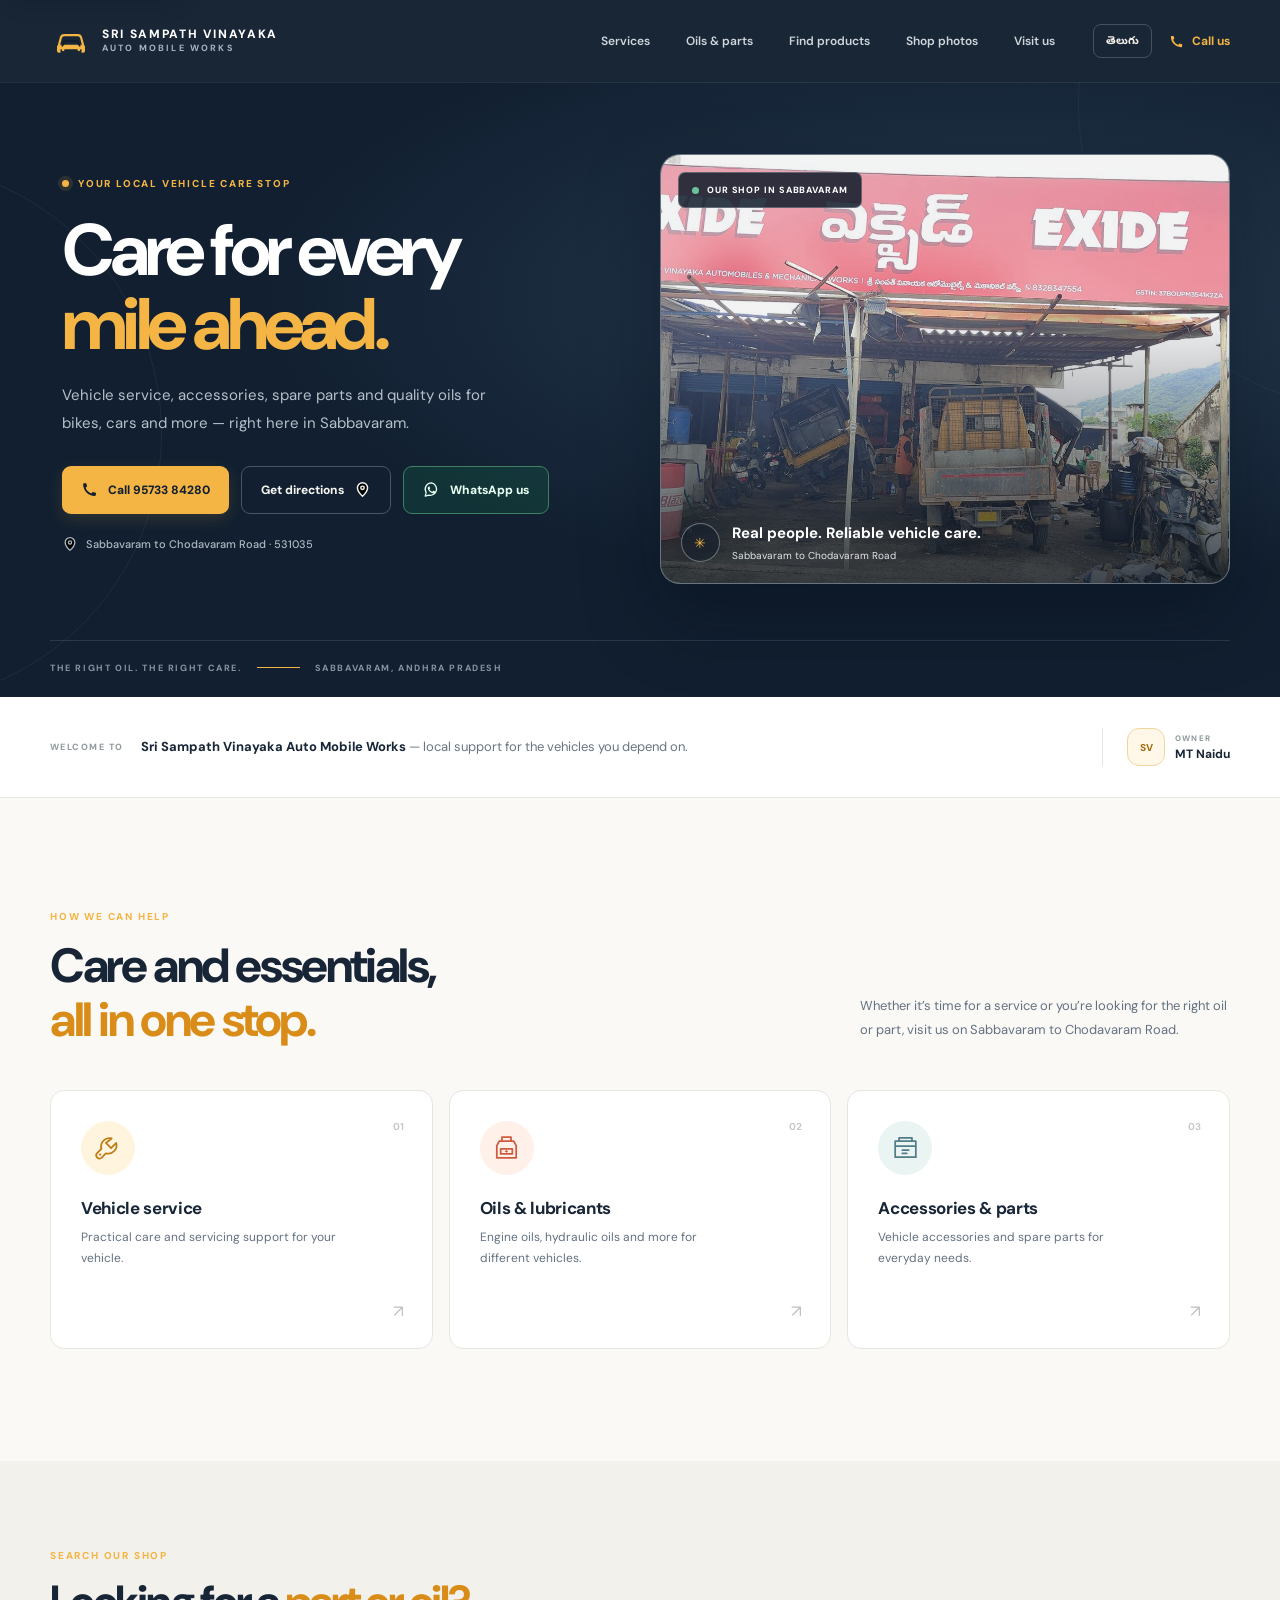
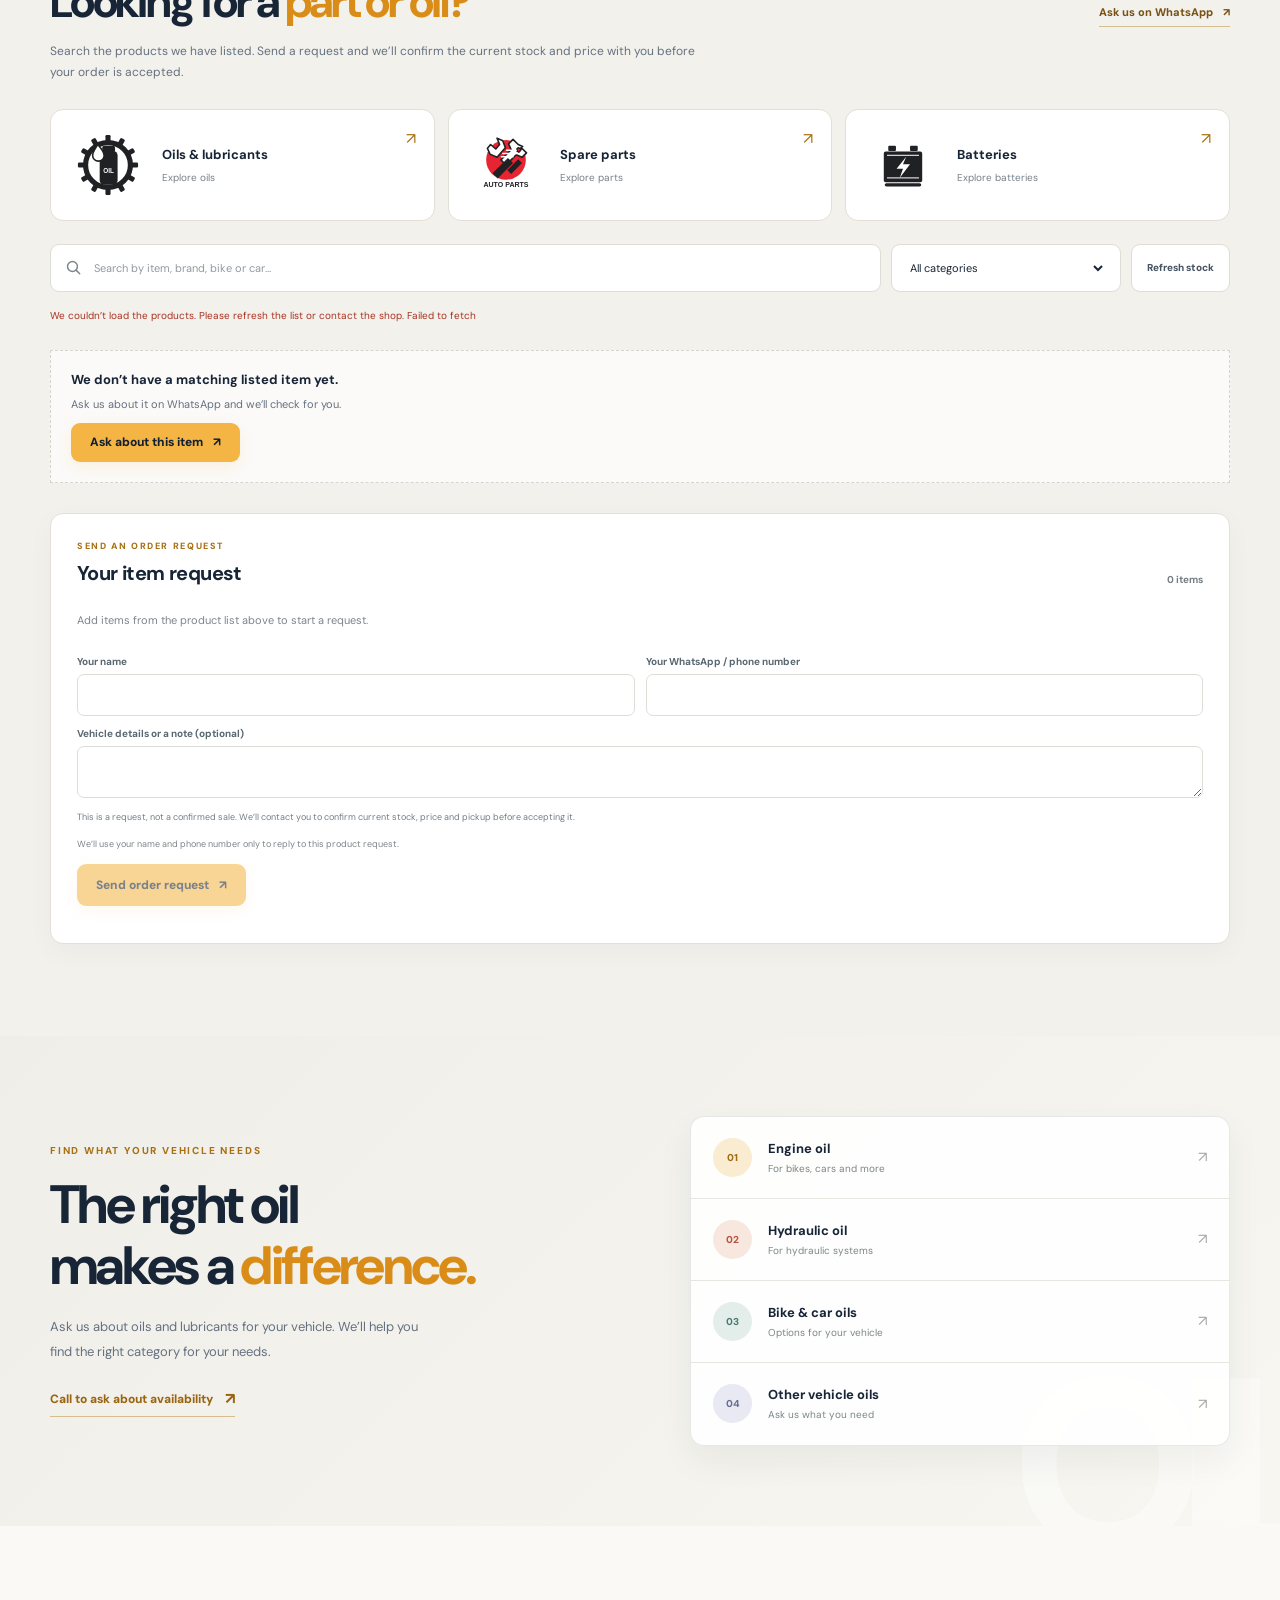
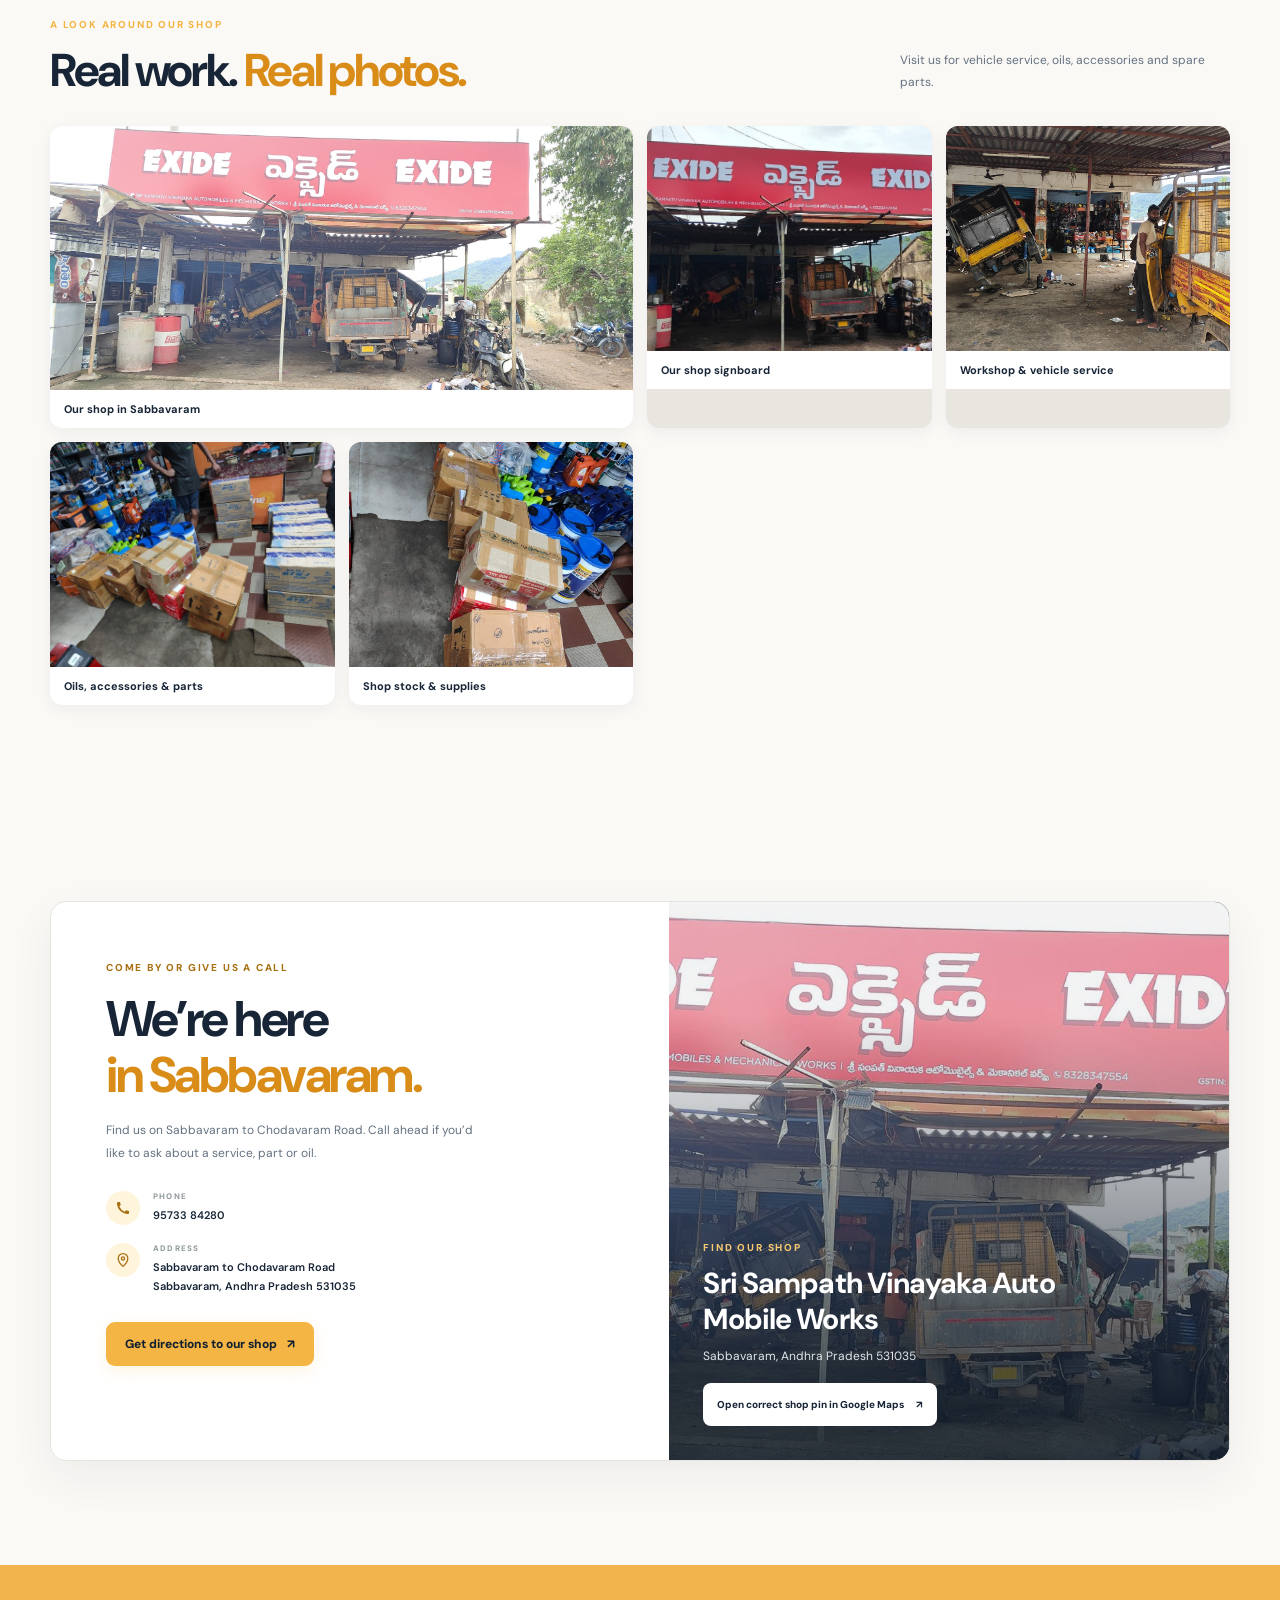
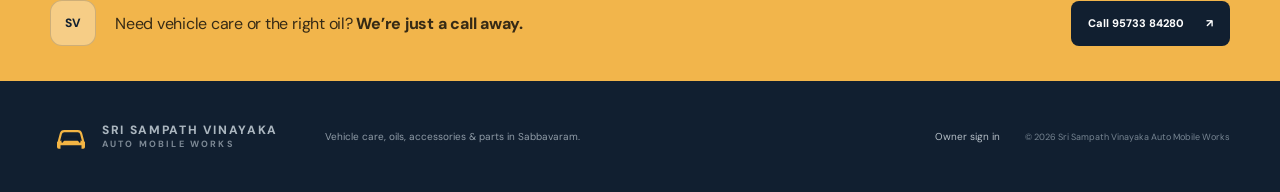
==== commit 9fac11c6: "commit" ====
--- a/index.html
+++ b/index.html
@@ -3,9 +3,12 @@
 <head>
   <meta charset="utf-8">
   <meta name="viewport" content="width=device-width, initial-scale=1">
-  <meta name="theme-color" content="#101c2b">
-  <meta name="description" content="Sri Sampath Vinayaka Auto Mobile Works in Sabbavaram for vehicle service, accessories, spare parts, engine oils and hydraulic oils.">
-  <title>Sri Sampath Vinayaka Auto Mobile Works | Sabbavaram</title>
+  <meta name="theme-color" content="#111f30">
+  <meta name="description" content="Visit Sri Sampath Vinayaka Auto Mobile Works in Sabbavaram for vehicle servicing, batteries, genuine spare parts, accessories and quality oils. Call or find us on the map.">
+  <meta property="og:type" content="website">
+  <meta property="og:title" content="Sri Sampath Vinayaka Auto Mobile Works | Sabbavaram">
+  <meta property="og:description" content="Vehicle care, quality oils, batteries and spare parts from your local automotive shop in Sabbavaram.">
+  <title>Sri Sampath Vinayaka Auto Mobile Works | Vehicle Care in Sabbavaram</title>
   <link rel="preconnect" href="https://fonts.googleapis.com">
   <link rel="preconnect" href="https://fonts.gstatic.com" crossorigin>
   <link href="https://fonts.googleapis.com/css2?family=DM+Sans:wght@400;500;600;700;800&family=Noto+Sans+Telugu:wght@400;500;600;700;800&display=swap" rel="stylesheet">
@@ -16,6 +19,7 @@
   <script src="catalogue.js" defer></script>
 </head>
 <body>
+  <a class="skip-link" href="#main-content">Skip to main content</a>
   <header class="site-header">
     <div class="header-inner">
       <a class="brand" href="#home" aria-label="Sri Sampath Vinayaka Auto Mobile Works home">
@@ -53,7 +57,7 @@
     </div>
   </header>
 
-  <main>
+  <main id="main-content">
     <section class="hero" id="home">
       <div class="hero-grid">
         <div class="hero-copy">
@@ -65,11 +69,11 @@
               <svg viewBox="0 0 20 20" aria-hidden="true"><path d="M6.2 2.5H3.8c-.7 0-1.3.6-1.3 1.3 0 7.6 6.1 13.7 13.7 13.7.7 0 1.3-.6 1.3-1.3v-2.4l-3.8-1-1.5 1.8a11.8 11.8 0 0 1-6.8-6.8l1.8-1.5-1-3.8Z" fill="currentColor"/></svg>
               <span data-en="Call 95733 84280" data-te="కాల్ చేయండి 95733 84280">Call 95733 84280</span>
             </a>
-            <a class="button button-secondary" href="https://www.google.com/maps/dir/?api=1&amp;destination=17.7910548%2C83.1213248" target="_blank" rel="noopener noreferrer">
+            <a class="button button-secondary" href="https://maps.app.goo.gl/3EdYAjv5d21XyA486" target="_blank" rel="noopener noreferrer">
               <span data-en="Get directions" data-te="దారి తెలుసుకోండి">Get directions</span>
               <svg viewBox="0 0 20 20" aria-hidden="true"><path d="M10 18s6-5.6 6-10a6 6 0 1 0-12 0c0 4.4 6 10 6 10Z" stroke="currentColor" stroke-width="1.7"/><circle cx="10" cy="8" r="2" stroke="currentColor" stroke-width="1.7"/></svg>
             </a>
-            <a class="button button-whatsapp" data-whatsapp-link data-whatsapp-message="Hello, I have a question about your vehicle services or products." href="https://wa.me/919573384280" target="_blank" rel="noopener noreferrer">
+            <a class="button button-whatsapp" data-whatsapp-link data-whatsapp-message="Hello, I have a question about your vehicle services or products." href="https://wa.me/916303263803" target="_blank" rel="noopener noreferrer">
               <svg viewBox="0 0 20 20" aria-hidden="true"><path d="M10 2.2a7.4 7.4 0 0 0-6.3 11.3L2.6 17.8l4.4-1.1A7.4 7.4 0 1 0 10 2.2Z" fill="none" stroke="currentColor" stroke-width="1.5" stroke-linejoin="round"/><path d="M7.2 6.4c-.3 0-.6.1-.8.4-.3.3-.8.8-.8 1.8s.8 2 1 2.3c.1.2 1.5 2.4 3.7 3.2 1.8.7 2.2.5 2.6.4.4-.1 1.3-.5 1.5-1 .2-.5.2-.9.1-1-.1-.1-.3-.2-.6-.3l-1.5-.7c-.2-.1-.4-.1-.5.1l-.7.8c-.1.2-.3.2-.5.1a6.1 6.1 0 0 1-1.8-1.1 6.8 6.8 0 0 1-1.2-1.5c-.1-.2 0-.3.1-.4l.4-.5c.1-.2.2-.3.2-.5l-.1-.4-.7-1.6c-.1-.3-.3-.4-.5-.4h-.3Z" fill="currentColor"/></svg>
               <span data-en="WhatsApp us" data-te="వాట్సాప్ చేయండి">WhatsApp us</span>
             </a>
@@ -154,7 +158,7 @@
             <span class="section-kicker" data-en="SEARCH OUR SHOP" data-te="మా షాప్‌లో వెతకండి">SEARCH OUR SHOP</span>
             <h2 data-en="Looking for a <em>part or oil?</em>" data-te="<em>పార్ట్ లేదా ఆయిల్</em> కావాలా?">Looking for a <em>part or oil?</em></h2>
           </div>
-          <a class="product-help-link" data-whatsapp-link data-whatsapp-message="Hello, I want to ask about a product." href="https://wa.me/919573384280" target="_blank" rel="noopener noreferrer">
+          <a class="product-help-link" data-whatsapp-link data-whatsapp-message="Hello, I want to ask about a product." href="https://wa.me/916303263803" target="_blank" rel="noopener noreferrer">
             <span data-en="Ask us on WhatsApp" data-te="వాట్సాప్‌లో అడగండి">Ask us on WhatsApp</span><span aria-hidden="true">↗</span>
           </a>
         </div>
@@ -199,7 +203,7 @@
         <div class="catalogue-empty hidden" id="catalogue-empty">
           <strong data-en="We don’t have a matching listed item yet." data-te="ఈ ఉత్పత్తి ప్రస్తుతం జాబితాలో లేదు.">We don’t have a matching listed item yet.</strong>
           <span data-en="Ask us about it on WhatsApp and we’ll check for you." data-te="వాట్సాప్‌లో అడగండి, మేము మీ కోసం చూసి చెబుతాము.">Ask us about it on WhatsApp and we’ll check for you.</span>
-          <a class="button button-primary" data-whatsapp-link data-whatsapp-message="Hello, I want to ask if you have this item: " href="https://wa.me/919573384280" target="_blank" rel="noopener noreferrer"><span data-en="Ask about this item" data-te="ఈ ఉత్పత్తి గురించి అడగండి">Ask about this item</span><span aria-hidden="true">↗</span></a>
+          <a class="button button-primary" data-whatsapp-link data-whatsapp-message="Hello, I want to ask if you have this item: " href="https://wa.me/916303263803" target="_blank" rel="noopener noreferrer"><span data-en="Ask about this item" data-te="ఈ ఉత్పత్తి గురించి అడగండి">Ask about this item</span><span aria-hidden="true">↗</span></a>
         </div>
         <section class="request-panel" aria-labelledby="request-title">
           <div class="request-heading">
@@ -217,7 +221,7 @@
             <p class="order-privacy" data-en="We’ll use your name and phone number only to reply to this product request." data-te="ఈ ఉత్పత్తి అభ్యర్థనకు సమాధానం ఇవ్వడానికి మాత్రమే మీ పేరు మరియు ఫోన్ నంబర్ ఉపయోగిస్తాము.">We’ll use your name and phone number only to reply to this product request.</p>
             <button class="button button-primary order-submit" id="order-submit" type="submit" disabled><span data-en="Send order request" data-te="ఆర్డర్ అభ్యర్థన పంపండి">Send order request</span><span aria-hidden="true">↗</span></button>
             <p class="order-result" id="order-result" role="status" aria-live="polite"></p>
-            <a class="button button-secondary hidden whatsapp-followup" id="whatsapp-followup" href="https://wa.me/919573384280" target="_blank" rel="noopener noreferrer"><span data-en="Continue in WhatsApp" data-te="వాట్సాప్‌లో కొనసాగించండి">Continue in WhatsApp</span><span aria-hidden="true">↗</span></a>
+            <a class="button button-secondary hidden whatsapp-followup" id="whatsapp-followup" href="https://wa.me/916303263803" target="_blank" rel="noopener noreferrer"><span data-en="Continue in WhatsApp" data-te="వాట్సాప్‌లో కొనసాగించండి">Continue in WhatsApp</span><span aria-hidden="true">↗</span></a>
           </form>
         </section>
       </div>
@@ -299,20 +303,18 @@
               <span><small data-en="ADDRESS" data-te="చిరునామా">ADDRESS</small><strong data-en="Sabbavaram to Chodavaram Road<br>Sabbavaram, Andhra Pradesh 531035" data-te="సబ్బవరం నుండి చోడవరం రోడ్<br>సబ్బవరం, ఆంధ్రప్రదేశ్ 531035">Sabbavaram to Chodavaram Road<br>Sabbavaram, Andhra Pradesh 531035</strong></span>
             </div>
           </div>
-          <a class="button button-primary visit-button" href="https://www.google.com/maps/dir/?api=1&amp;destination=17.7910548%2C83.1213248" target="_blank" rel="noopener noreferrer"><span data-en="Get directions to our shop" data-te="మా షాప్‌కు దారి తెలుసుకోండి">Get directions to our shop</span><span aria-hidden="true">↗</span></a>
-        </div>
-        <div class="visit-visual">
-          <iframe
-            class="shop-map"
-            title="Sri Sampath Vinayaka Auto Mobile Works location on Google Maps"
-            src="https://maps.google.com/maps?q=17.7910548%2C83.1213248&amp;z=17&amp;output=embed"
-            loading="lazy"
-            referrerpolicy="no-referrer-when-downgrade"
-            allowfullscreen>
-          </iframe>
-          <a class="map-open-link" href="https://maps.app.goo.gl/fVrN8oESjzxU47dKA" target="_blank" rel="noopener noreferrer">
-            <span data-en="View our shop pin in Google Maps" data-te="గూగుల్ మ్యాప్స్‌లో మా షాప్ పిన్ చూడండి">View our shop pin in Google Maps</span><span aria-hidden="true">↗</span>
-          </a>
+          <a class="button button-primary visit-button" href="https://maps.app.goo.gl/3EdYAjv5d21XyA486" target="_blank" rel="noopener noreferrer"><span data-en="Get directions to our shop" data-te="మా షాప్‌కు దారి తెలుసుకోండి">Get directions to our shop</span><span aria-hidden="true">↗</span></a>
+        </div>
+        <div class="visit-visual visit-location-card">
+          <img class="location-photo" src="images/shop-front.jpg" alt="Sri Sampath Vinayaka Auto Mobile Works in Sabbavaram" loading="lazy" decoding="async">
+          <div class="location-card-content">
+            <span class="section-kicker" data-en="FIND OUR SHOP" data-te="మా షాప్‌ను కనుగొనండి">FIND OUR SHOP</span>
+            <strong data-en="Sri Sampath Vinayaka Auto Mobile Works" data-te="శ్రీ సంపత్ వినాయక ఆటోమొబైల్ వర్క్స్">Sri Sampath Vinayaka Auto Mobile Works</strong>
+            <span data-en="Sabbavaram, Andhra Pradesh 531035" data-te="సబ్బవరం, ఆంధ్రప్రదేశ్ 531035">Sabbavaram, Andhra Pradesh 531035</span>
+            <a class="map-open-link" href="https://maps.app.goo.gl/3EdYAjv5d21XyA486" target="_blank" rel="noopener noreferrer">
+              <span data-en="Open correct shop pin in Google Maps" data-te="గూగుల్ మ్యాప్స్‌లో మా షాప్ పిన్ తెరవండి">Open correct shop pin in Google Maps</span><span aria-hidden="true">↗</span>
+            </a>
+          </div>
         </div>
       </div>
     </section>
--- a/styles.css
+++ b/styles.css
@@ -1,26 +1,30 @@
 :root {
   color-scheme: light;
-  --ink: #162536;
-  --muted: #687583;
-  --navy: #101c2b;
-  --navy-light: #1a2a3b;
-  --orange: #f5b544;
-  --orange-deep: #ed9e24;
-  --paper: #f8f7f3;
+  --ink: #172536;
+  --muted: #647181;
+  --navy: #111f30;
+  --navy-light: #1a2c40;
+  --orange: #f4b544;
+  --orange-deep: #e9a12c;
+  --paper: #faf9f6;
   --white: #fff;
   --line: #e6e6e1;
   --font: "DM Sans", "Noto Sans Telugu", sans-serif;
 }
 
 * { box-sizing: border-box; }
-html { scroll-behavior: smooth; scroll-padding-top: 90px; }
+html { scroll-behavior: smooth; scroll-padding-top: 96px; }
 body { margin: 0; background: var(--paper); color: var(--ink); font-family: var(--font); font-size: 15px; -webkit-font-smoothing: antialiased; }
 body.telugu { font-family: "Noto Sans Telugu", "DM Sans", sans-serif; }
 a { color: inherit; text-decoration: none; }
 button { font: inherit; }
 svg { display: block; }
-
-.site-header { height: 82px; background: var(--navy); color: var(--white); position: sticky; top: 0; z-index: 10; }
+::selection { color: var(--navy); background: #f8d892; }
+:focus-visible { outline: 3px solid #d69320; outline-offset: 3px; }
+.skip-link { position: fixed; z-index: 30; top: 10px; left: 10px; padding: 12px 16px; transform: translateY(-150%); border-radius: 8px; background: #fff; color: var(--navy); box-shadow: 0 8px 28px rgba(0,0,0,.18); font-size: 13px; font-weight: 800; }
+.skip-link:focus { transform: translateY(0); }
+
+.site-header { height: 82px; background: rgba(17,31,48,.97); color: var(--white); position: sticky; top: 0; z-index: 10; box-shadow: 0 1px 0 rgba(255,255,255,.08); backdrop-filter: blur(14px); }
 .header-inner { width: min(1180px, calc(100% - 64px)); height: 100%; margin: 0 auto; display: flex; align-items: center; justify-content: space-between; }
 .brand { display: inline-flex; gap: 10px; align-items: center; min-width: 252px; }
 .brand-mark { display: grid; place-items: center; width: 42px; height: 42px; color: var(--orange); }
@@ -32,28 +36,28 @@
 .main-nav a { color: #d0d6db; font-size: 12px; font-weight: 600; transition: color .2s; }
 .main-nav a:hover { color: var(--orange); }
 .header-actions { display: flex; align-items: center; gap: 17px; }
-.language-button { border: 1px solid #45515d; border-radius: 3px; padding: 8px 12px; color: #f4f0e8; background: transparent; font-size: 11px; font-weight: 700; cursor: pointer; }
+.language-button { border: 1px solid #45515d; border-radius: 8px; padding: 8px 12px; color: #f4f0e8; background: transparent; font-size: 11px; font-weight: 700; cursor: pointer; transition: border-color .2s, color .2s, background .2s; }
 .language-button:hover { border-color: var(--orange); color: var(--orange); }
 .header-call { display: inline-flex; align-items: center; gap: 8px; color: var(--orange); font-size: 12px; font-weight: 700; }
 .header-call svg { width: 15px; height: 15px; }
 .menu-button { display: none; background: none; border: 0; padding: 6px; }
 
-.hero { position: relative; overflow: hidden; min-height: 594px; color: var(--white); background: var(--navy); }
+.hero { position: relative; overflow: hidden; min-height: 615px; color: var(--white); background: radial-gradient(ellipse at 78% 35%, #263b50 0, var(--navy) 53%); }
 .hero.has-background { background-position: center; background-size: cover; }
 .hero::before { content: ""; position: absolute; width: 540px; height: 540px; border-radius: 50%; border: 1px solid rgba(255,255,255,.055); left: -380px; top: 80px; }
 .hero::after { content: ""; position: absolute; width: 620px; height: 620px; border-radius: 50%; border: 1px solid rgba(255,255,255,.045); right: -420px; top: -290px; }
-.hero-grid { position: relative; z-index: 1; width: min(1180px, calc(100% - 64px)); min-height: 540px; margin: auto; display: grid; grid-template-columns: 1fr 1.03fr; align-items: center; gap: 20px; padding: 48px 0 32px; }
+.hero-grid { position: relative; z-index: 1; width: min(1180px, calc(100% - 64px)); min-height: 558px; margin: auto; display: grid; grid-template-columns: .94fr 1.06fr; align-items: center; gap: 34px; padding: 48px 0 32px; }
 .hero-copy { padding: 16px 0 25px 12px; max-width: 520px; }
 .eyebrow, .section-kicker { color: var(--orange); display: flex; align-items: center; gap: 9px; font-weight: 800; font-size: 10px; letter-spacing: .18em; }
 .eyebrow-dot { width: 7px; height: 7px; border-radius: 50%; background: var(--orange); box-shadow: 0 0 0 4px rgba(245,181,68,.12); }
-.hero h1 { margin: 21px 0 19px; font-size: clamp(48px, 5.7vw, 72px); font-weight: 700; letter-spacing: -.065em; line-height: .99; }
+.hero h1 { margin: 24px 0 21px; font-size: clamp(50px, 5.7vw, 74px); font-weight: 700; letter-spacing: -.065em; line-height: 1.01; }
 h1 em, h2 em { color: var(--orange); font-style: normal; }
 .hero-description { color: #b6c0c9; font-size: 15px; line-height: 1.85; max-width: 430px; margin: 0 0 28px; }
 .hero-actions { display: flex; align-items: center; gap: 12px; flex-wrap: wrap; }
-.button { min-height: 48px; display: inline-flex; justify-content: center; align-items: center; gap: 10px; padding: 0 19px; border-radius: 3px; font-size: 12px; font-weight: 800; transition: transform .2s, background .2s, color .2s; }
+.button { min-height: 48px; display: inline-flex; justify-content: center; align-items: center; gap: 10px; padding: 0 19px; border-radius: 9px; font-size: 12px; font-weight: 800; transition: transform .2s, background .2s, color .2s, box-shadow .2s; }
 .button:hover { transform: translateY(-2px); }
 .button svg { width: 17px; height: 17px; }
-.button-primary { background: var(--orange); color: var(--navy); }
+.button-primary { background: var(--orange); color: var(--navy); box-shadow: 0 5px 16px rgba(245,181,68,.15); }
 .button-primary:hover { background: #ffc65e; }
 .button-secondary { color: #f5f4ee; border: 1px solid #485663; }
 .button-secondary:hover { background: rgba(255,255,255,.08); border-color: #7d8892; }
@@ -62,10 +66,10 @@
 .hero-location { display: flex; align-items: center; gap: 8px; margin-top: 22px; color: #aeb8c0; font-size: 11px; font-weight: 500; }
 .location-icon svg { width: 16px; height: 16px; }
 .hero-art { min-height: 435px; position: relative; display: flex; align-items: center; justify-content: flex-end; }
-.hero-photo-card { position: relative; isolation: isolate; width: min(100%, 550px); height: 410px; overflow: hidden; border: 1px solid rgba(255,255,255,.3); background: #26394b; box-shadow: 0 28px 70px rgba(3,10,18,.32); }
+.hero-photo-card { position: relative; isolation: isolate; width: min(100%, 570px); height: 430px; overflow: hidden; border: 1px solid rgba(255,255,255,.3); border-radius: 20px; background: #26394b; box-shadow: 0 30px 75px rgba(3,10,18,.34); }
 .hero-photo-card::after { position: absolute; z-index: 0; inset: 0; background: linear-gradient(180deg, rgba(9,18,28,.05) 38%, rgba(9,18,28,.78) 100%); content: ""; }
 .hero-photo-card > img { display: block; width: 100%; height: 100%; object-fit: cover; object-position: center 48%; }
-.hero-photo-badge { position: absolute; z-index: 1; top: 17px; left: 17px; display: flex; align-items: center; gap: 8px; padding: 11px 13px; border: 1px solid rgba(255,255,255,.25); background: rgba(16,28,43,.85); color: #fff; font-size: 9px; font-weight: 800; letter-spacing: .1em; }
+.hero-photo-badge { position: absolute; z-index: 1; top: 17px; left: 17px; display: flex; align-items: center; gap: 8px; padding: 11px 13px; border: 1px solid rgba(255,255,255,.25); border-radius: 7px; background: rgba(16,28,43,.85); color: #fff; font-size: 9px; font-weight: 800; letter-spacing: .1em; }
 .hero-photo-caption { position: absolute; z-index: 1; right: 20px; bottom: 21px; left: 20px; display: flex; align-items: center; gap: 12px; color: #fff; }
 .hero-photo-caption .mini-gear { display: grid; place-items: center; width: 39px; height: 39px; flex: 0 0 39px; border: 1px solid rgba(255,255,255,.34); border-radius: 50%; background: rgba(16,28,43,.45); }
 .hero-photo-caption > span:last-child { display: grid; gap: 5px; }
@@ -82,21 +86,20 @@
 .intro-inner p { margin: 0; flex: 1; font-size: 13px; line-height: 1.8; color: #697580; }
 .intro-inner p strong { color: var(--ink); }
 .owner-tag { display: flex; align-items: center; gap: 10px; border-left: 1px solid var(--line); padding-left: 24px; }
-.owner-icon, .closing-emblem { display: grid; place-items: center; border: 1px solid #f1d59e; border-radius: 50%; height: 38px; width: 38px; color: #a46b0c; background: #fff8e9; font-weight: 800; font-size: 10px; }
+.owner-icon, .closing-emblem { display: grid; place-items: center; border: 1px solid #f1d59e; border-radius: 12px; height: 38px; width: 38px; color: #a46b0c; background: #fff8e9; font-weight: 800; font-size: 10px; }
 .owner-tag > span:last-child { display: grid; gap: 3px; }
 .owner-tag small { color: #919a9d; font-size: 8px; letter-spacing: .15em; font-weight: 800; }
 .owner-tag strong { font-size: 12px; }
 
 .section { width: min(1180px, calc(100% - 64px)); margin: 0 auto; }
-.services-section { padding-top: 105px; padding-bottom: 102px; }
+.services-section { padding-top: 112px; padding-bottom: 112px; }
 .section-heading { display: flex; justify-content: space-between; align-items: end; gap: 48px; margin-bottom: 43px; }
 .section-heading h2, .oils-copy h2, .visit-copy h2 { color: var(--ink); font-size: clamp(34px, 4vw, 48px); line-height: 1.12; letter-spacing: -.05em; margin: 16px 0 0; font-weight: 700; }
 .section-heading h2 em, .visit-copy h2 em { color: #d98d18; }
 .section-heading > p { max-width: 370px; margin: 0 0 4px; color: var(--muted); font-size: 13px; line-height: 1.85; }
-.service-grid { display: grid; grid-template-columns: repeat(3, 1fr); border: 1px solid var(--line); background: #fff; }
-.service-card { min-height: 259px; position: relative; border-right: 1px solid var(--line); padding: 28px 30px; transition: background .2s; }
-.service-card:last-child { border-right: 0; }
-.service-card:hover { background: #fffdf8; }
+.service-grid { display: grid; grid-template-columns: repeat(3, 1fr); gap: 16px; }
+.service-card { min-height: 259px; position: relative; border: 1px solid var(--line); border-radius: 14px; background: #fff; padding: 30px; transition: background .2s, border-color .2s, transform .2s, box-shadow .2s; }
+.service-card:hover { border-color: #e8d5ae; background: #fffdf8; box-shadow: 0 14px 34px rgba(31,43,53,.07); transform: translateY(-3px); }
 .card-number { position: absolute; right: 28px; top: 29px; color: #c6c9c6; font-size: 10px; font-weight: 700; }
 .service-icon { display: grid; place-items: center; width: 54px; height: 54px; border-radius: 50%; background: #fff5df; color: #be7c13; }
 .service-icon svg { width: 31px; height: 31px; }
@@ -107,7 +110,7 @@
 .card-arrow { position: absolute; bottom: 26px; right: 28px; color: #bdc2c0; font-size: 17px; transition: color .2s, transform .2s; }
 .service-card:hover .card-arrow { color: #d98d18; transform: translate(2px,-2px); }
 
-.product-section { background: #f0efe9; }
+.product-section { background: #f2f1ec; }
 .product-section-inner { width: min(1180px, calc(100% - 64px)); margin: 0 auto; padding: 88px 0 92px; }
 .product-heading { display: flex; justify-content: space-between; align-items: end; gap: 25px; }
 .product-heading h2 { margin: 14px 0 0; color: var(--ink); font-size: clamp(32px, 4vw, 45px); line-height: 1.14; letter-spacing: -.05em; }
@@ -115,8 +118,8 @@
 .product-help-link { display: inline-flex; align-items: center; gap: 10px; flex: 0 0 auto; color: #795313; font-size: 11px; font-weight: 800; border-bottom: 1px solid #d5bf92; padding-bottom: 7px; }
 .product-intro { max-width: 660px; margin: 14px 0 24px; color: var(--muted); font-size: 12px; line-height: 1.8; }
 .product-categories { display: grid; grid-template-columns: repeat(3, minmax(0, 1fr)); gap: 13px; margin: 25px 0 23px; }
-.product-category-card { min-width: 0; min-height: 103px; display: flex; align-items: center; gap: 15px; padding: 17px; border: 1px solid #e1dfd7; background: #fff; color: var(--ink); text-align: left; cursor: pointer; transition: border-color .2s, box-shadow .2s, transform .2s, background .2s; }
-.product-category-card:hover, .product-category-card[aria-pressed="true"] { border-color: #d7aa52; background: #fffdf8; box-shadow: 0 8px 24px rgba(30,38,43,.07); transform: translateY(-2px); }
+.product-category-card { min-width: 0; min-height: 112px; display: flex; align-items: center; gap: 15px; padding: 18px; border: 1px solid #e1dfd7; border-radius: 13px; background: #fff; color: var(--ink); text-align: left; cursor: pointer; transition: border-color .2s, box-shadow .2s, transform .2s, background .2s; }
+.product-category-card:hover, .product-category-card[aria-pressed="true"] { border-color: #d7aa52; background: #fffdf8; box-shadow: 0 10px 26px rgba(30,38,43,.08); transform: translateY(-2px); }
 .product-category-card:focus-visible { outline: 3px solid #d7aa52; outline-offset: 3px; }
 .category-art { width: 78px; height: 66px; flex: 0 0 78px; display: grid; place-items: center; }
 .category-logo img { display: block; width: 72px; height: 64px; object-fit: contain; }
@@ -125,21 +128,23 @@
 .category-card-copy small { color: #778188; font-size: 10px; }
 .category-card-arrow { align-self: flex-start; margin-left: auto; color: #a87012; font-size: 16px; }
 .catalogue-tools { display: grid; grid-template-columns: minmax(220px, 1fr) minmax(160px, 230px) auto; gap: 10px; align-items: center; }
-.catalogue-search-label, .catalogue-filter-label { min-width: 0; min-height: 45px; display: flex; align-items: center; gap: 10px; padding: 0 12px; border: 1px solid #dddcd5; background: #fff; color: #7b858c; }
+.catalogue-search-label, .catalogue-filter-label { min-width: 0; min-height: 48px; display: flex; align-items: center; gap: 10px; padding: 0 14px; border: 1px solid #dddcd5; border-radius: 9px; background: #fff; color: #7b858c; }
 .catalogue-search-label svg { width: 17px; height: 17px; flex: 0 0 17px; }
 .catalogue-search-label input, .catalogue-filter-label select { width: 100%; min-width: 0; height: 42px; border: 0; outline: 0; background: transparent; color: var(--ink); font: inherit; font-size: 11px; }
 .catalogue-search-label:focus-within, .catalogue-filter-label:focus-within { outline: 2px solid #e1b24f; outline-offset: 1px; }
 .catalogue-search-label input::placeholder { color: #92999e; }
 .catalogue-filter-label { position: relative; }
 .catalogue-filter-label select { cursor: pointer; }
-.catalogue-refresh { min-height: 45px; padding: 0 13px; border: 1px solid #dddcd5; background: #fff; color: #455362; font-size: 10px; cursor: pointer; }
+.catalogue-refresh { min-height: 48px; padding: 0 15px; border: 1px solid #dddcd5; border-radius: 9px; background: #fff; color: #455362; font-size: 10px; cursor: pointer; }
 .catalogue-refresh:disabled { cursor: wait; opacity: .65; }
 .catalogue-status { min-height: 17px; margin: 15px 0 13px; color: #707b82; font-size: 10px; line-height: 1.7; }
 .catalogue-status.error, .order-result.error { color: #a93222; }
-.product-grid { display: grid; grid-template-columns: repeat(3, minmax(0, 1fr)); gap: 15px; }
-.product-card { min-width: 0; overflow: hidden; border: 1px solid #e5e4de; background: #fff; }
-.product-photo-frame { height: 190px; position: relative; display: grid; place-items: center; overflow: hidden; background: #eeece6; }
-.product-photo { width: 100%; height: 100%; object-fit: cover; }
+.product-grid { display: grid; grid-template-columns: repeat(3, minmax(0, 1fr)); gap: 18px; }
+.product-card { min-width: 0; overflow: hidden; border: 1px solid #e5e4de; border-radius: 13px; background: #fff; box-shadow: 0 3px 12px rgba(29,39,47,.025); transition: transform .2s, box-shadow .2s, border-color .2s; }
+.product-card:hover { transform: translateY(-3px); border-color: #d8d5cb; box-shadow: 0 14px 32px rgba(29,39,47,.08); }
+.product-photo-frame { height: 205px; position: relative; display: grid; place-items: center; overflow: hidden; background: #eeece6; }
+.product-photo { width: 100%; height: 100%; object-fit: cover; transition: transform .35s ease; }
+.product-card:hover .product-photo { transform: scale(1.035); }
 .product-photo-fallback { width: 100%; height: 100%; display: grid; place-items: center; color: #9a6a18; background: linear-gradient(135deg,#f5edda,#ebe9df); font-size: 37px; font-weight: 800; letter-spacing: -.06em; }
 .product-card-copy { padding: 15px; }
 .product-category { color: #9b6b19; font-size: 8px; font-weight: 800; letter-spacing: .12em; text-transform: uppercase; }
@@ -147,30 +152,29 @@
 .product-fit, .product-description { margin: 6px 0 0; color: #748088; font-size: 10px; line-height: 1.65; overflow-wrap: anywhere; }
 .product-card-footer { display: flex; justify-content: space-between; align-items: center; gap: 10px; margin-top: 14px; padding-top: 11px; border-top: 1px solid #efeee9; }
 .product-card-footer > strong { font-size: 12px; }
-.product-add { min-height: 35px; padding: 0 10px; border: 0; background: var(--navy); color: white; cursor: pointer; font-size: 9px; }
+.product-add { min-height: 37px; padding: 0 12px; border: 0; border-radius: 7px; background: var(--navy); color: white; cursor: pointer; font-size: 9px; }
 .product-add:hover { background: #2b4055; }
 .product-add:disabled { cursor: not-allowed; background: #e9e8e2; color: #727b80; }
-.product-ask { min-height: 35px; display: inline-flex; align-items: center; padding: 0 10px; background: #fff4dc; color: #795313; font-size: 9px; font-weight: 800; }
+.product-ask { min-height: 37px; display: inline-flex; align-items: center; padding: 0 11px; border-radius: 7px; background: #fff4dc; color: #795313; font-size: 9px; font-weight: 800; }
 .catalogue-empty { margin-top: 13px; padding: 20px; display: grid; justify-items: start; gap: 9px; border: 1px dashed #d6d4cc; background: rgba(255,255,255,.68); }
 .catalogue-empty strong { font-size: 13px; }
 .catalogue-empty > span { color: var(--muted); font-size: 11px; }
 .catalogue-empty .button { margin-top: 3px; min-height: 39px; }
-.request-panel { margin-top: 27px; padding: 24px; background: #fff; border: 1px solid #e2e0d8; }
+.request-panel { margin-top: 30px; padding: 26px; border: 1px solid #e2e0d8; border-radius: 13px; background: #fff; box-shadow: 0 8px 28px rgba(29,39,47,.035); }
 .request-heading { display: flex; justify-content: space-between; align-items: end; gap: 15px; }
 .request-heading .section-kicker { color: #a87012; font-size: 9px; }
 .request-heading h3 { margin: 8px 0 0; font-size: 20px; letter-spacing: -.03em; }
 .request-count { color: #737d83; font-size: 10px; font-weight: 700; }
 .request-items { display: grid; gap: 8px; margin-top: 16px; }
 .request-empty { color: #7b858c; font-size: 11px; }
-.request-row { display: grid; grid-template-columns: minmax(0, 1fr) 105px 32px; align-items: center; gap: 10px; padding: 10px 0; border-top: 1px solid #eeede8; }
-.request-product-name { overflow-wrap: anywhere; font-size: 11px; font-weight: 700; }
-.request-quantity { display: flex; align-items: center; gap: 5px; color: #6e7980; font-size: 9px; }
-.request-quantity input { width: 57px; height: 33px; padding: 4px; border: 1px solid #deded8; font: inherit; }
+.request-row { display: grid; grid-template-columns: minmax(0, 1fr) 32px; align-items: center; gap: 10px; padding: 10px 0; border-top: 1px solid #eeede8; }
+.request-product-name { display: grid; gap: 4px; overflow-wrap: anywhere; font-size: 11px; font-weight: 700; }
+.request-product-name small { color: #6e7980; font-size: 10px; font-weight: 400; }
 .remove-request { width: 31px; height: 31px; border: 1px solid #e4e1d8; background: white; color: #8c4a38; font-size: 17px; cursor: pointer; }
 .order-form { margin-top: 17px; }
 .order-fields { display: grid; grid-template-columns: 1fr 1fr; gap: 11px; }
 .order-fields label { display: grid; gap: 6px; color: #596771; font-size: 10px; font-weight: 700; }
-.order-fields input, .order-fields textarea { width: 100%; min-height: 40px; border: 1px solid #deded8; padding: 9px 10px; color: var(--ink); background: #fff; font: inherit; font-size: 12px; }
+.order-fields input, .order-fields textarea { width: 100%; min-height: 42px; border: 1px solid #deded8; border-radius: 7px; padding: 9px 11px; color: var(--ink); background: #fff; font: inherit; font-size: 12px; }
 .order-fields textarea { resize: vertical; }
 .order-fields input:focus, .order-fields textarea:focus { outline: 2px solid #e1b24f; outline-offset: 1px; }
 .order-note { grid-column: 1 / -1; }
@@ -186,7 +190,7 @@
 .sr-only { position: absolute; width: 1px; height: 1px; padding: 0; margin: -1px; overflow: hidden; clip: rect(0,0,0,0); white-space: nowrap; border: 0; }
 .hidden { display: none !important; }
 
-.oils-section { position: relative; background: #edece6; overflow: hidden; }
+.oils-section { position: relative; background: linear-gradient(135deg, #efeee8, #f7f6f1); overflow: hidden; }
 .oils-inner { position: relative; z-index: 1; width: min(1180px, calc(100% - 64px)); min-height: 490px; margin: auto; display: grid; grid-template-columns: 1fr 1fr; align-items: center; gap: 100px; padding: 76px 0; }
 .oils-copy { max-width: 440px; }
 .oils-copy .section-kicker { color: #a87012; }
@@ -195,7 +199,7 @@
 .oils-copy > p { margin: 19px 0 23px; color: var(--muted); max-width: 390px; font-size: 13px; line-height: 1.9; }
 .text-link { display: inline-flex; align-items: center; gap: 12px; color: #9a6410; font-size: 12px; font-weight: 800; border-bottom: 1px solid #d7bd8c; padding-bottom: 7px; }
 .text-link span:last-child { font-size: 16px; }
-.oil-list { background: rgba(255,255,255,.76); border: 1px solid rgba(19,35,50,.1); position: relative; z-index: 2; }
+.oil-list { overflow: hidden; background: rgba(255,255,255,.9); border: 1px solid rgba(19,35,50,.1); border-radius: 14px; position: relative; z-index: 2; box-shadow: 0 14px 36px rgba(31,43,53,.06); }
 .oil-row { min-height: 82px; padding: 15px 22px; display: flex; align-items: center; gap: 16px; border-bottom: 1px solid #e6e5df; }
 .oil-row:last-child { border-bottom: 0; }
 .oil-icon { display: grid; place-items: center; width: 39px; height: 39px; flex: 0 0 39px; border-radius: 50%; background: #f9ecd0; color: #9f6a12; font-size: 10px; font-weight: 800; }
@@ -214,7 +218,7 @@
 .photo-heading h2 em { color: #d98d18; font-style: normal; }
 .photo-heading > p { max-width: 330px; margin: 0 0 3px; color: var(--muted); font-size: 12px; line-height: 1.8; }
 .photo-grid { display: grid; grid-template-columns: repeat(4, minmax(0, 1fr)); gap: 14px; }
-.shop-photo { min-width: 0; margin: 0; position: relative; overflow: hidden; background: #e8e6df; }
+.shop-photo { min-width: 0; margin: 0; position: relative; overflow: hidden; border-radius: 12px; background: #e8e6df; box-shadow: 0 4px 16px rgba(29,39,47,.06); }
 .shop-photo-wide { grid-column: span 2; }
 .photo-open { display: block; width: 100%; padding: 0; border: 0; background: transparent; cursor: zoom-in; }
 .photo-open img { display: block; width: 100%; height: 225px; object-fit: cover; transition: transform .35s ease; }
@@ -231,7 +235,7 @@
 .photo-viewer > p { margin: 12px 0 0; font-size: 12px; font-weight: 700; }
 
 .visit-section { padding-top: 104px; padding-bottom: 104px; }
-.visit-card { display: grid; grid-template-columns: 1.05fr .95fr; background: #fff; border: 1px solid var(--line); min-height: 560px; }
+.visit-card { display: grid; grid-template-columns: 1.05fr .95fr; overflow: hidden; border: 1px solid var(--line); border-radius: 16px; background: #fff; min-height: 560px; box-shadow: 0 16px 44px rgba(29,39,47,.06); }
 .visit-copy { padding: 59px 55px 49px; }
 .visit-copy .section-kicker { color: #a87012; }
 .visit-copy h2 { margin-top: 17px; font-size: clamp(39px, 4vw, 50px); }
@@ -245,16 +249,23 @@
 .detail-row strong { font-size: 11px; line-height: 1.75; font-weight: 600; }
 .visit-button { margin-top: 25px; min-height: 44px; }
 .visit-visual { min-height: 100%; position: relative; overflow: hidden; background: #e8eee9; }
-.shop-map { display: block; width: 100%; height: 100%; min-height: 560px; border: 0; }
-.map-open-link { position: absolute; left: 16px; bottom: 16px; display: inline-flex; align-items: center; gap: 12px; min-height: 40px; padding: 0 13px; background: #fff; color: var(--ink); box-shadow: 0 4px 16px rgba(16,28,43,.18); font-size: 10px; font-weight: 800; }
+.visit-location-card { display: flex; align-items: stretch; background: var(--navy); }
+.location-photo { position: absolute; inset: 0; width: 100%; height: 100%; object-fit: cover; }
+.visit-location-card::after { position: absolute; inset: 0; background: linear-gradient(180deg, rgba(12,24,37,.05) 20%, rgba(12,24,37,.86) 100%); content: ""; pointer-events: none; }
+.location-card-content { position: relative; z-index: 1; width: 100%; display: flex; flex-direction: column; align-items: flex-start; justify-content: flex-end; gap: 11px; padding: 34px; color: #fff; }
+.location-card-content .section-kicker { color: #f6c970; }
+.location-card-content > strong { max-width: 390px; font-size: clamp(20px, 2.5vw, 29px); line-height: 1.25; letter-spacing: -.03em; }
+.location-card-content > span:not(.section-kicker) { color: #e0e6eb; font-size: 12px; }
+.map-open-link { position: static; display: inline-flex; align-items: center; gap: 12px; min-height: 43px; margin-top: 8px; padding: 0 14px; border-radius: 8px; background: #fff; color: var(--ink); box-shadow: 0 4px 16px rgba(16,28,43,.18); font-size: 10px; font-weight: 800; transition: transform .2s, background .2s; }
+.map-open-link:hover { transform: translateY(-2px); background: #fff7e6; }
 .map-open-link:hover { color: #9a6410; }
 
-.closing-band { background: var(--orange); }
+.closing-band { background: #f2b54b; }
 .closing-inner { width: min(1180px, calc(100% - 64px)); min-height: 116px; margin: auto; display: flex; align-items: center; gap: 19px; }
 .closing-emblem { color: var(--navy); background: rgba(255,255,255,.33); border-color: rgba(22,37,54,.18); width: 46px; height: 46px; font-size: 12px; flex: 0 0 46px; }
 .closing-inner p { flex: 1; font-size: 16px; margin: 0; color: #362a15; letter-spacing: -.015em; }
 .closing-inner p strong { font-weight: 800; }
-.closing-inner > a { display: inline-flex; align-items: center; gap: 22px; background: var(--navy); color: white; min-height: 45px; padding: 0 17px; font-size: 11px; font-weight: 800; }
+.closing-inner > a { display: inline-flex; align-items: center; gap: 22px; border-radius: 8px; background: var(--navy); color: white; min-height: 45px; padding: 0 17px; font-size: 11px; font-weight: 800; }
 .closing-inner > a:hover { background: #24374b; }
 
 .site-footer { background: var(--navy); color: #abb6bf; }
@@ -341,8 +352,7 @@
   .catalogue-filter-label select { overflow: hidden; text-overflow: ellipsis; }
   .request-panel { padding: 17px; }
   .service-grid { grid-template-columns: 1fr; }
-  .service-card { min-height: 205px; border-right: 0; border-bottom: 1px solid var(--line); padding: 23px; }
-  .service-card:last-child { border-bottom: 0; }
+  .service-card { min-height: 205px; padding: 23px; }
   .service-card h3 { margin-top: 15px; }
   .service-card p { max-width: calc(100% - 30px); }
   .card-number { top: 24px; right: 23px; }
@@ -367,8 +377,8 @@
   .visit-copy h2 { font-size: 42px; }
   .visit-copy > p { font-size: 11px; }
   .visit-visual { min-height: 360px; }
-  .shop-map { min-height: 360px; }
-  .map-open-link { left: 10px; bottom: 10px; min-height: 36px; padding: 0 10px; font-size: 9px; }
+  .location-card-content { padding: 25px; }
+  .map-open-link { min-height: 40px; padding: 0 12px; font-size: 9px; }
   .closing-inner { min-height: 0; padding: 24px 0; display: grid; grid-template-columns: 43px 1fr; gap: 13px; }
   .closing-emblem { width: 43px; height: 43px; }
   .closing-inner p { font-size: 13px; line-height: 1.7; }
@@ -378,6 +388,18 @@
   .footer-inner > p { margin: 0; }
 }
 
+@media (max-width: 420px) {
+  .brand-copy strong { font-size: 9px; letter-spacing: .07em; }
+  .brand-copy > span { font-size: 7px; letter-spacing: .16em; }
+  .header-actions { gap: 7px; }
+  .product-categories { grid-template-columns: 1fr; }
+  .product-category-card { min-height: 82px; flex-direction: row; justify-content: flex-start; padding: 10px 14px; text-align: left; }
+  .category-art { width: 58px; height: 54px; flex: 0 0 58px; }
+  .category-logo img { width: 54px; height: 48px; }
+  .category-card-copy { justify-items: start; }
+  .category-card-arrow { position: static; margin-left: auto; }
+}
+
 @media (prefers-reduced-motion: reduce) {
   *, *::before, *::after { scroll-behavior: auto !important; transition-duration: .01ms !important; }
 }
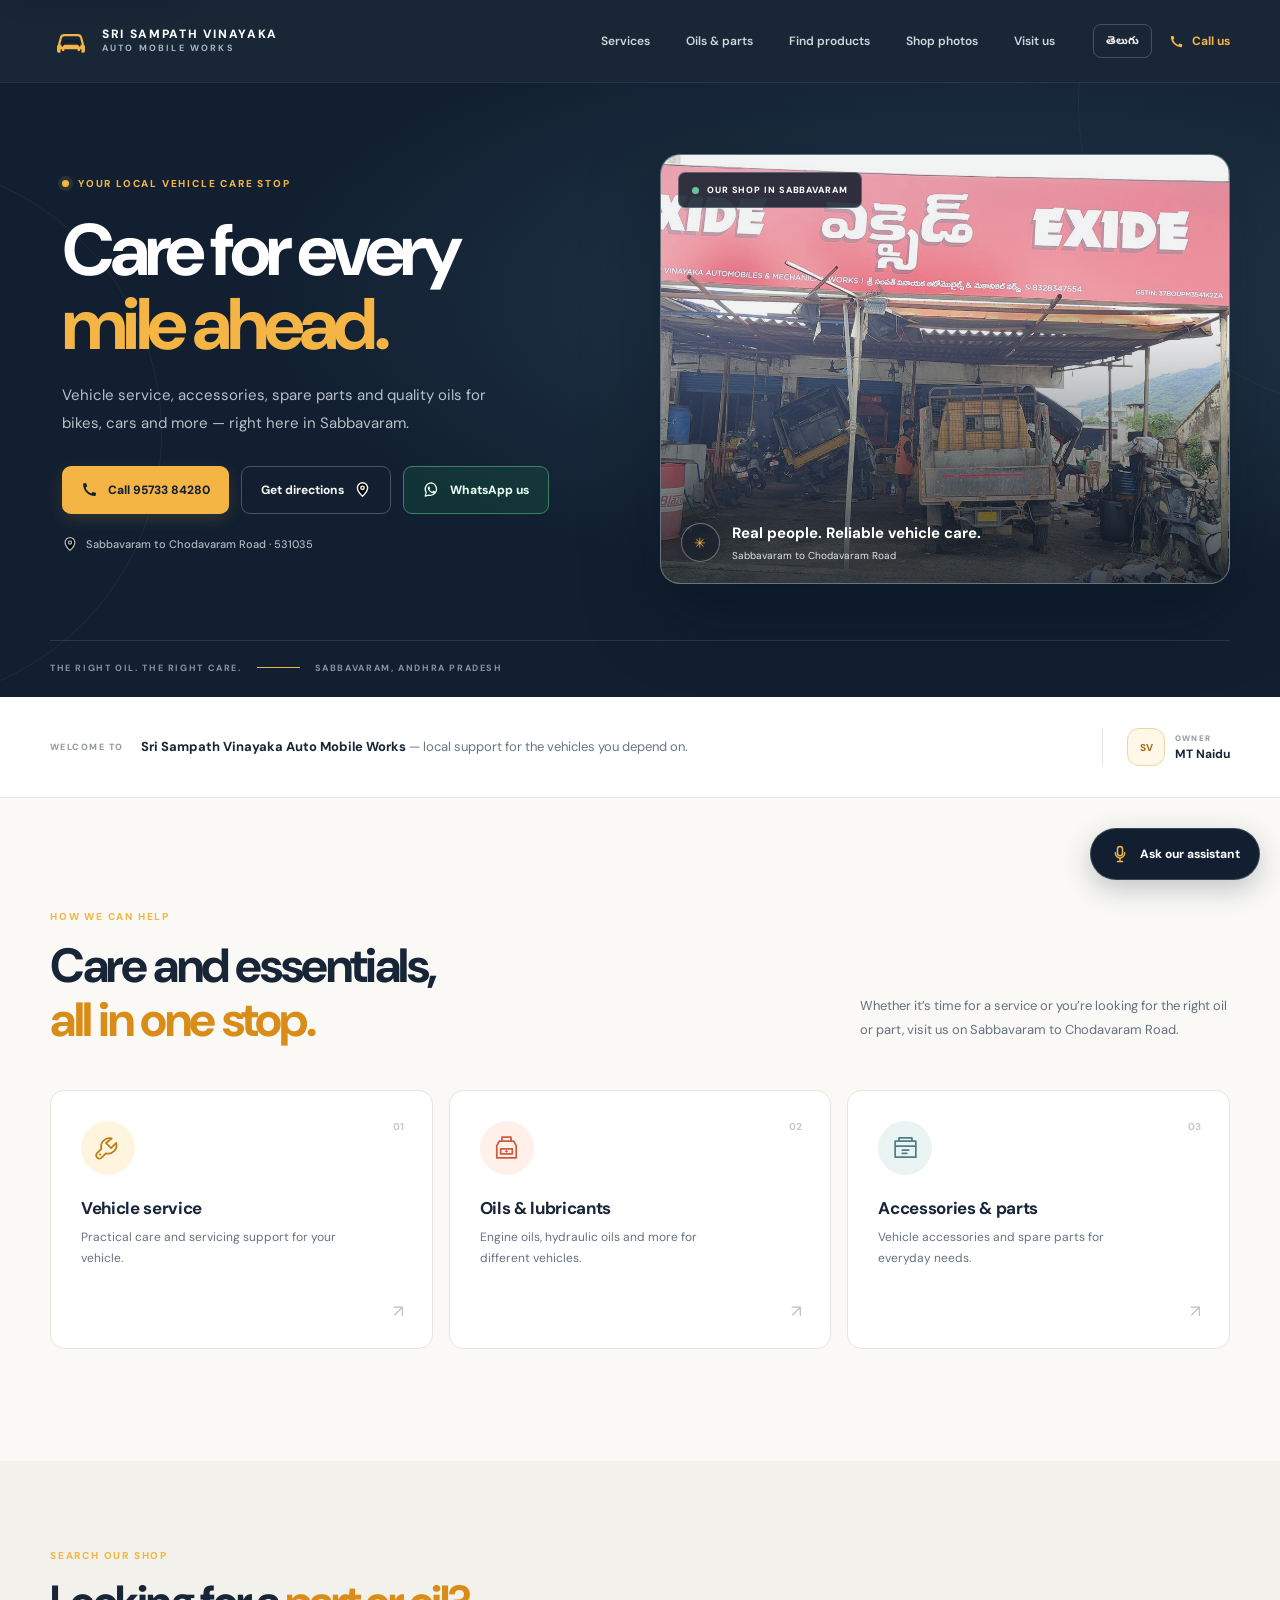
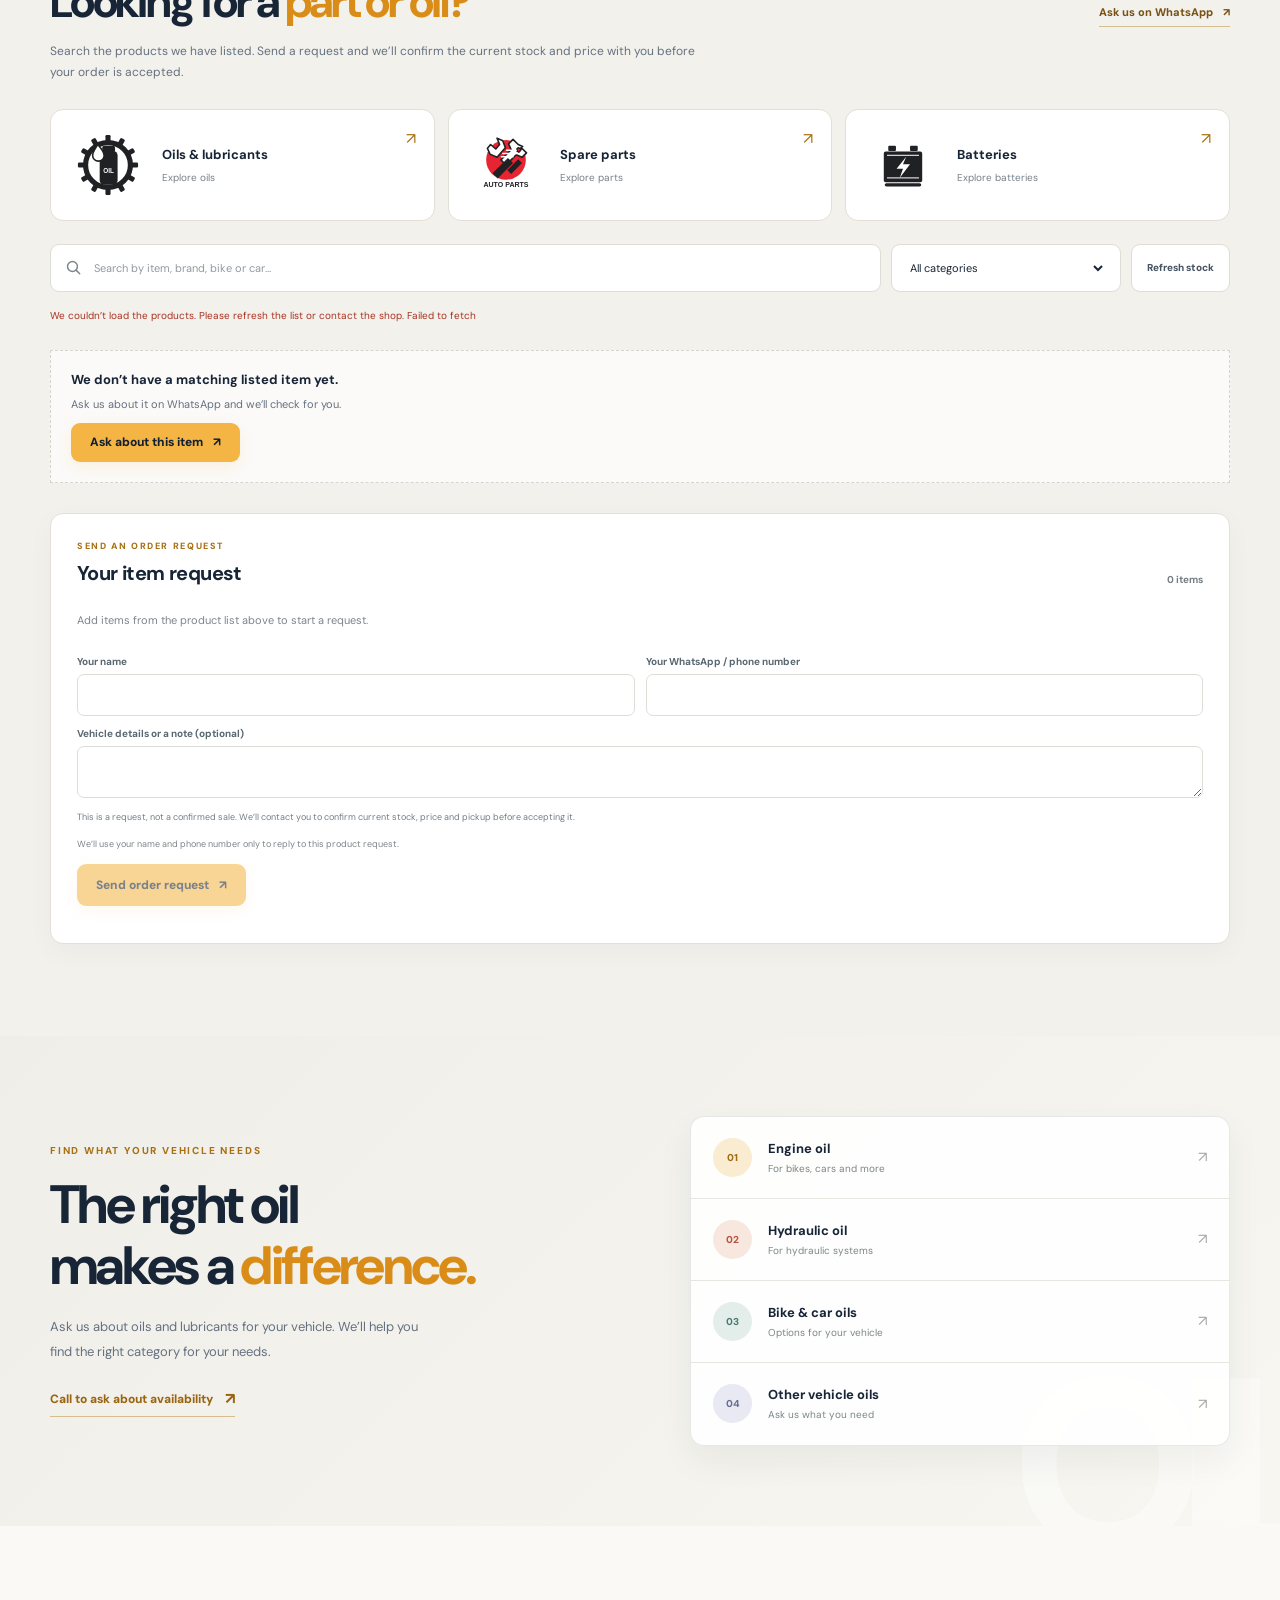
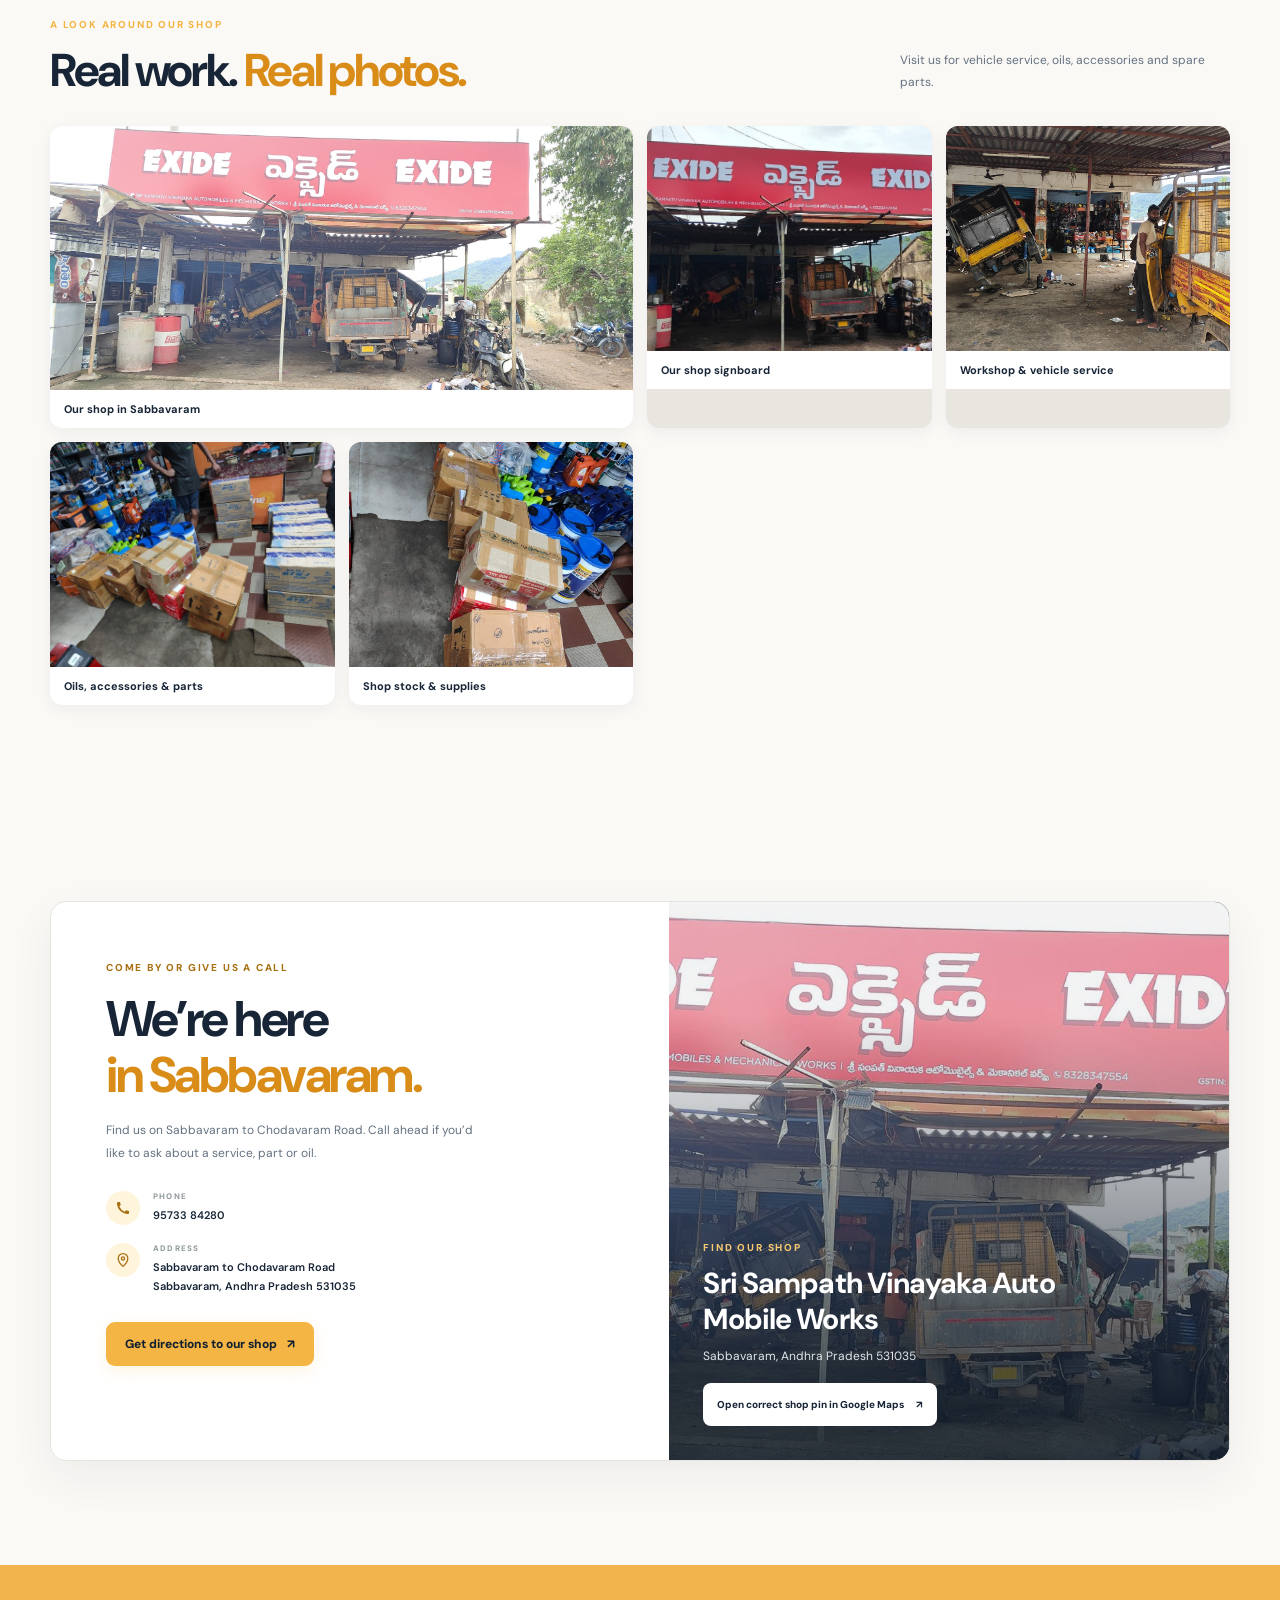
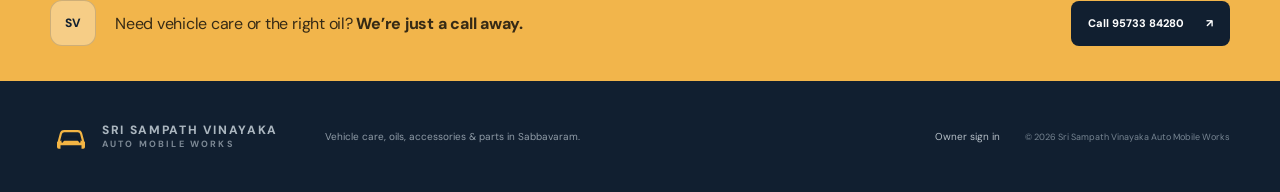
==== commit 9b5fa884: "update website" ====
--- a/index.html
+++ b/index.html
@@ -17,6 +17,7 @@
   <script src="site-background.js" defer></script>
   <script src="script.js" defer></script>
   <script src="catalogue.js" defer></script>
+  <script src="voice-agent.js" defer></script>
 </head>
 <body>
   <a class="skip-link" href="#main-content">Skip to main content</a>
@@ -346,5 +347,43 @@
     <img id="photo-viewer-image" alt="">
     <p id="photo-viewer-caption"></p>
   </dialog>
+  <div class="voice-assistant">
+    <button class="voice-launcher" id="voice-launcher" type="button" aria-expanded="false" aria-controls="voice-panel" aria-label="Open shop voice assistant" data-aria-label-en="Open shop voice assistant" data-aria-label-te="షాప్ వాయిస్ అసిస్టెంట్‌ను తెరవండి">
+      <svg viewBox="0 0 24 24" aria-hidden="true"><path d="M12 3a3 3 0 0 0-3 3v5a3 3 0 0 0 6 0V6a3 3 0 0 0-3-3Z" fill="none" stroke="currentColor" stroke-width="1.8"/><path d="M6.5 10.5v.7a5.5 5.5 0 0 0 11 0v-.7M12 17v4m-3 0h6" fill="none" stroke="currentColor" stroke-width="1.8" stroke-linecap="round"/></svg>
+      <span data-en="Ask our assistant" data-te="మా అసిస్టెంట్‌ను అడగండి">Ask our assistant</span>
+    </button>
+    <section class="voice-panel hidden" id="voice-panel" role="dialog" aria-labelledby="voice-title" aria-modal="false">
+      <header class="voice-panel-header">
+        <div class="voice-heading">
+          <span class="voice-avatar" aria-hidden="true">
+            <svg viewBox="0 0 24 24"><path d="M12 3a3 3 0 0 0-3 3v5a3 3 0 0 0 6 0V6a3 3 0 0 0-3-3Z" fill="none" stroke="currentColor" stroke-width="1.8"/><path d="M6.5 10.5v.7a5.5 5.5 0 0 0 11 0v-.7M12 17v4m-3 0h6" fill="none" stroke="currentColor" stroke-width="1.8" stroke-linecap="round"/></svg>
+          </span>
+          <span><strong id="voice-title" data-en="Shop voice assistant" data-te="షాప్ వాయిస్ అసిస్టెంట్">Shop voice assistant</strong><small data-en="Ask about our products and shop" data-te="మా ఉత్పత్తులు మరియు షాప్ గురించి అడగండి">Ask about our products and shop</small></span>
+        </div>
+        <button class="voice-close" id="voice-close" type="button" aria-label="Close assistant" data-aria-label-en="Close assistant" data-aria-label-te="అసిస్టెంట్‌ను మూసివేయండి">×</button>
+      </header>
+      <div class="voice-messages" id="voice-messages" role="log" aria-live="polite" aria-relevant="additions text"></div>
+      <p class="voice-status" id="voice-status" role="status" aria-live="polite"></p>
+      <p class="voice-privacy" data-en="Voice recognition uses your browser. Your question is sent to Gemini. Don’t share personal or payment details." data-te="వాయిస్ గుర్తింపు మీ బ్రౌజర్ ద్వారా జరుగుతుంది. మీ ప్రశ్న Geminiకి పంపబడుతుంది. వ్యక్తిగత లేదా చెల్లింపు వివరాలను పంచుకోవద్దు.">Voice recognition uses your browser. Your question is sent to Gemini. Don’t share personal or payment details.</p>
+      <div class="voice-suggestions" aria-label="Suggested questions" data-aria-label-en="Suggested questions" data-aria-label-te="సూచించిన ప్రశ్నలు">
+        <button type="button" data-voice-prompt data-en="Find engine oil" data-te="ఇంజిన్ ఆయిల్ చూపించండి">Find engine oil</button>
+        <button type="button" data-voice-prompt data-en="Find a battery" data-te="బ్యాటరీ చూపించండి">Find a battery</button>
+        <button type="button" data-voice-prompt data-en="Where is the shop?" data-te="షాప్ ఎక్కడ ఉంది?">Where is the shop?</button>
+      </div>
+      <form class="voice-form" id="voice-form">
+        <label class="sr-only" for="voice-input" data-en="Ask a question" data-te="ప్రశ్న అడగండి">Ask a question</label>
+        <textarea id="voice-input" rows="2" maxlength="500" placeholder="Ask about products, price or location…" data-placeholder-en="Ask about products, price or location…" data-placeholder-te="ఉత్పత్తులు, ధర లేదా చిరునామా గురించి అడగండి…" required></textarea>
+        <div class="voice-controls">
+          <button class="voice-tool-button" id="voice-microphone" type="button" aria-label="Speak your question" data-aria-label-en="Speak your question" data-aria-label-te="మీ ప్రశ్నను మాట్లాడండి">
+            <svg viewBox="0 0 24 24" aria-hidden="true"><path d="M12 3a3 3 0 0 0-3 3v5a3 3 0 0 0 6 0V6a3 3 0 0 0-3-3Z" fill="none" stroke="currentColor" stroke-width="1.8"/><path d="M6.5 10.5v.7a5.5 5.5 0 0 0 11 0v-.7M12 17v4m-3 0h6" fill="none" stroke="currentColor" stroke-width="1.8" stroke-linecap="round"/></svg>
+          </button>
+          <button class="voice-tool-button voice-speech-toggle" id="voice-speech-toggle" type="button" aria-pressed="true" aria-label="Turn spoken replies off" data-aria-label-en="Turn spoken replies off" data-aria-label-te="వాయిస్ సమాధానాలను ఆపండి">
+            <svg viewBox="0 0 24 24" aria-hidden="true"><path d="M4 10v4h4l5 4V6l-5 4H4Z" fill="none" stroke="currentColor" stroke-width="1.8" stroke-linejoin="round"/><path d="M17 9a4 4 0 0 1 0 6m2.5-8.5a7.5 7.5 0 0 1 0 11" fill="none" stroke="currentColor" stroke-width="1.8" stroke-linecap="round"/></svg>
+          </button>
+          <button class="voice-send" id="voice-send" type="submit" data-en="Send" data-te="పంపండి">Send</button>
+        </div>
+      </form>
+    </section>
+  </div>
 </body>
 </html>
--- a/styles.css
+++ b/styles.css
@@ -274,6 +274,52 @@
 .footer-brand .brand-copy > span { color: #7d8995; }
 .footer-inner > p { flex: 1; font-size: 10px; color: #909ca7; }
 .footer-copyright { font-size: 9px; color: #778592; }
+
+.voice-assistant { position: fixed; z-index: 20; right: max(20px, calc((100vw - 1280px) / 2)); bottom: 20px; display: grid; justify-items: end; gap: 12px; font-family: var(--font); }
+.voice-launcher { min-height: 52px; display: inline-flex; align-items: center; justify-content: center; gap: 10px; padding: 0 19px; border: 1px solid rgba(255,255,255,.18); border-radius: 999px; background: var(--navy); color: #fff; box-shadow: 0 9px 28px rgba(15,28,42,.24); font-size: 12px; font-weight: 800; cursor: pointer; transition: transform .2s, background .2s, box-shadow .2s; }
+.voice-launcher:hover { transform: translateY(-2px); background: #1d344c; box-shadow: 0 13px 34px rgba(15,28,42,.3); }
+.voice-launcher svg { width: 20px; height: 20px; color: var(--orange); }
+.voice-panel { width: min(390px, calc(100vw - 32px)); max-height: min(570px, calc(100dvh - 106px)); display: flex; flex-direction: column; overflow: hidden; border: 1px solid #e0e2e1; border-radius: 16px; background: #fff; box-shadow: 0 20px 70px rgba(15,28,42,.25); }
+.voice-panel[hidden], .voice-panel.hidden { display: none; }
+.voice-panel-header { min-height: 69px; display: flex; align-items: center; justify-content: space-between; gap: 12px; padding: 12px 16px; background: var(--navy); color: #fff; }
+.voice-heading { display: flex; align-items: center; gap: 11px; min-width: 0; }
+.voice-avatar { width: 38px; height: 38px; flex: 0 0 38px; display: grid; place-items: center; border: 1px solid rgba(244,181,68,.42); border-radius: 50%; background: rgba(244,181,68,.12); color: var(--orange); }
+.voice-avatar svg { width: 21px; height: 21px; }
+.voice-heading > span:last-child { min-width: 0; display: grid; gap: 4px; }
+.voice-heading strong { font-size: 12px; }
+.voice-heading small { color: #c3ccd3; font-size: 10px; }
+.voice-close { width: 34px; height: 34px; flex: 0 0 34px; border: 1px solid rgba(255,255,255,.2); border-radius: 8px; background: transparent; color: #fff; font-size: 21px; cursor: pointer; }
+.voice-messages { min-height: 125px; display: flex; flex: 1; flex-direction: column; gap: 10px; overflow-y: auto; overscroll-behavior: contain; padding: 16px; background: #f8f8f5; }
+.voice-message { max-width: 88%; padding: 10px 12px; border-radius: 12px; color: var(--ink); font-size: 12px; line-height: 1.65; white-space: pre-wrap; overflow-wrap: anywhere; }
+.voice-message-assistant { align-self: flex-start; border: 1px solid #e7e6df; border-bottom-left-radius: 4px; background: #fff; }
+.voice-message-user { align-self: flex-end; border-bottom-right-radius: 4px; background: #e9f0f3; }
+.voice-status { min-height: 17px; margin: 0; padding: 0 16px; color: #667483; font-size: 10px; line-height: 1.6; }
+.voice-status:empty { display: none; }
+.voice-status.error { color: #a93222; }
+.voice-privacy { margin: 0; padding: 8px 16px 10px; color: #77818a; font-size: 9px; line-height: 1.55; }
+.voice-suggestions { display: flex; flex-wrap: wrap; gap: 6px; padding: 0 12px 10px; }
+.voice-suggestions button { min-height: 30px; padding: 0 10px; border: 1px solid #e3e1d8; border-radius: 999px; background: #fff; color: #536273; font: inherit; font-size: 9px; cursor: pointer; }
+.voice-suggestions button:hover { border-color: #d6b46c; background: #fff8e9; color: #80570f; }
+.voice-product-suggestions { display: grid; gap: 7px; margin-top: 9px; }
+.voice-product-card { display: grid; gap: 6px; padding: 10px; border: 1px solid #e5e4de; border-radius: 9px; background: #fff; }
+.voice-product-card strong { color: var(--ink); font-size: 11px; line-height: 1.4; }
+.voice-product-card small { color: #6e7980; font-size: 9px; line-height: 1.5; }
+.voice-product-card button { justify-self: start; min-height: 31px; padding: 0 10px; border: 0; border-radius: 6px; background: var(--navy); color: #fff; font-size: 9px; font-weight: 800; cursor: pointer; }
+.voice-product-card button:hover { background: #273c52; }
+.voice-product-card button:disabled { cursor: default; opacity: .6; }
+.voice-form { padding: 10px 12px 12px; border-top: 1px solid #e8e7e1; }
+.voice-form textarea { width: 100%; min-height: 52px; max-height: 110px; resize: vertical; padding: 10px 11px; border: 1px solid #deded8; border-radius: 8px; background: #fff; color: var(--ink); font: inherit; font-size: 12px; line-height: 1.5; }
+.voice-form textarea:focus { outline: 2px solid #e1b24f; outline-offset: 1px; }
+.voice-controls { display: flex; align-items: center; gap: 8px; margin-top: 8px; }
+.voice-tool-button { width: 38px; height: 38px; display: grid; place-items: center; border: 1px solid #e3e1d8; border-radius: 8px; background: #fff; color: #425263; cursor: pointer; }
+.voice-tool-button:hover, .voice-tool-button[aria-pressed="true"] { border-color: #d8c18f; background: #fff8e9; color: #80570f; }
+.voice-tool-button svg { width: 19px; height: 19px; }
+.voice-tool-button:disabled { cursor: not-allowed; opacity: .55; }
+.voice-microphone-listening { animation: voice-pulse 1.1s ease-in-out infinite; border-color: #cf715b; background: #fff0ec; color: #ad402b; }
+.voice-send { min-width: 76px; min-height: 38px; margin-left: auto; padding: 0 14px; border: 0; border-radius: 8px; background: var(--navy); color: #fff; font-size: 11px; font-weight: 800; cursor: pointer; }
+.voice-send:hover { background: #273c52; }
+.voice-send:disabled { cursor: wait; opacity: .58; }
+@keyframes voice-pulse { 50% { box-shadow: 0 0 0 5px rgba(207,113,91,.13); } }
 
 @media (max-width: 900px) {
   .header-inner, .hero-grid, .hero-bottom, .intro-inner, .section, .oils-inner, .closing-inner, .footer-inner { width: min(100% - 44px, 720px); }
@@ -386,6 +432,9 @@
   .footer-inner { min-height: 0; padding: 24px 0; display: grid; grid-template-columns: 1fr; gap: 12px; }
   .footer-brand { min-width: 0; }
   .footer-inner > p { margin: 0; }
+  .voice-assistant { right: 14px; bottom: 14px; gap: 8px; }
+  .voice-launcher { min-height: 46px; padding: 0 14px; font-size: 11px; }
+  .voice-panel { max-height: min(590px, calc(100dvh - 76px)); }
 }
 
 @media (max-width: 420px) {
@@ -398,8 +447,11 @@
   .category-logo img { width: 54px; height: 48px; }
   .category-card-copy { justify-items: start; }
   .category-card-arrow { position: static; margin-left: auto; }
+  .voice-launcher { min-height: 44px; padding: 0 12px; }
+  .voice-launcher svg { width: 18px; height: 18px; }
+  .voice-launcher span { font-size: 10px; }
 }
 
 @media (prefers-reduced-motion: reduce) {
-  *, *::before, *::after { scroll-behavior: auto !important; transition-duration: .01ms !important; }
+  *, *::before, *::after { scroll-behavior: auto !important; transition-duration: .01ms !important; animation-duration: .01ms !important; animation-iteration-count: 1 !important; }
 }
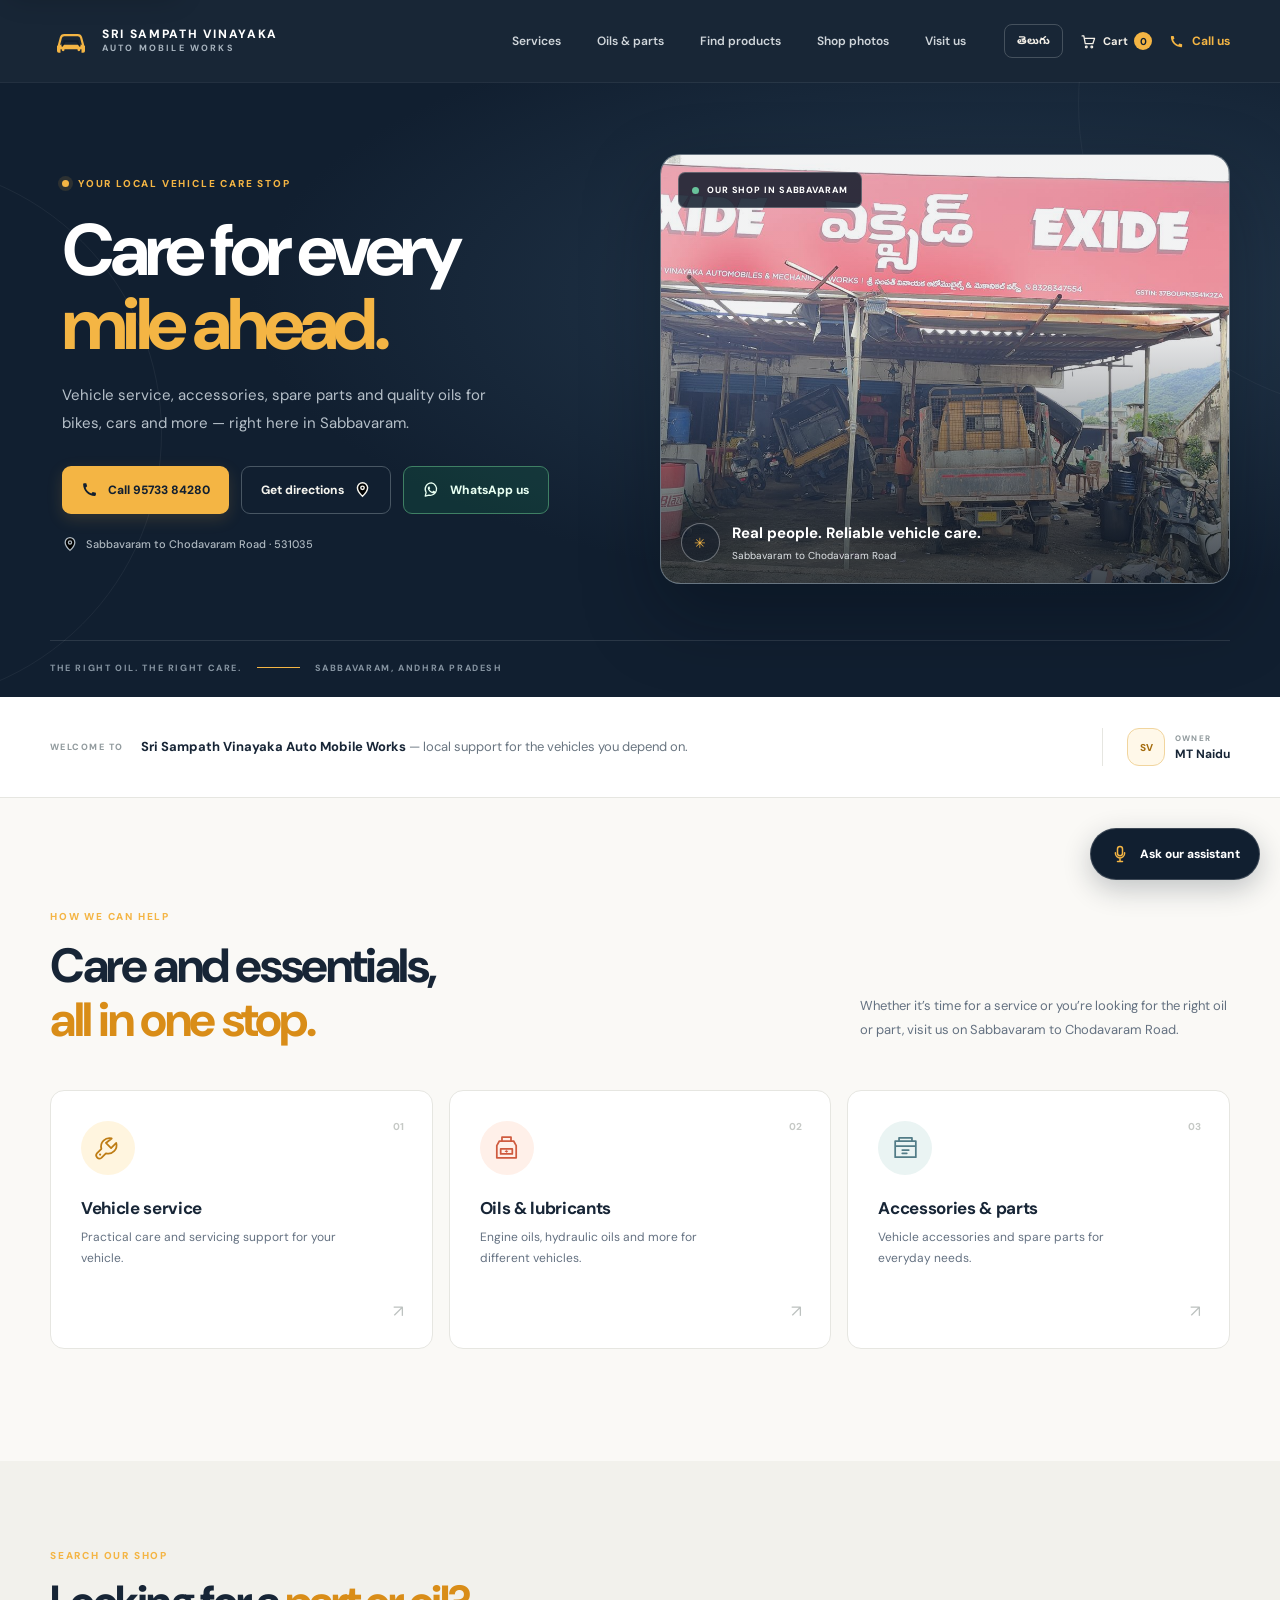
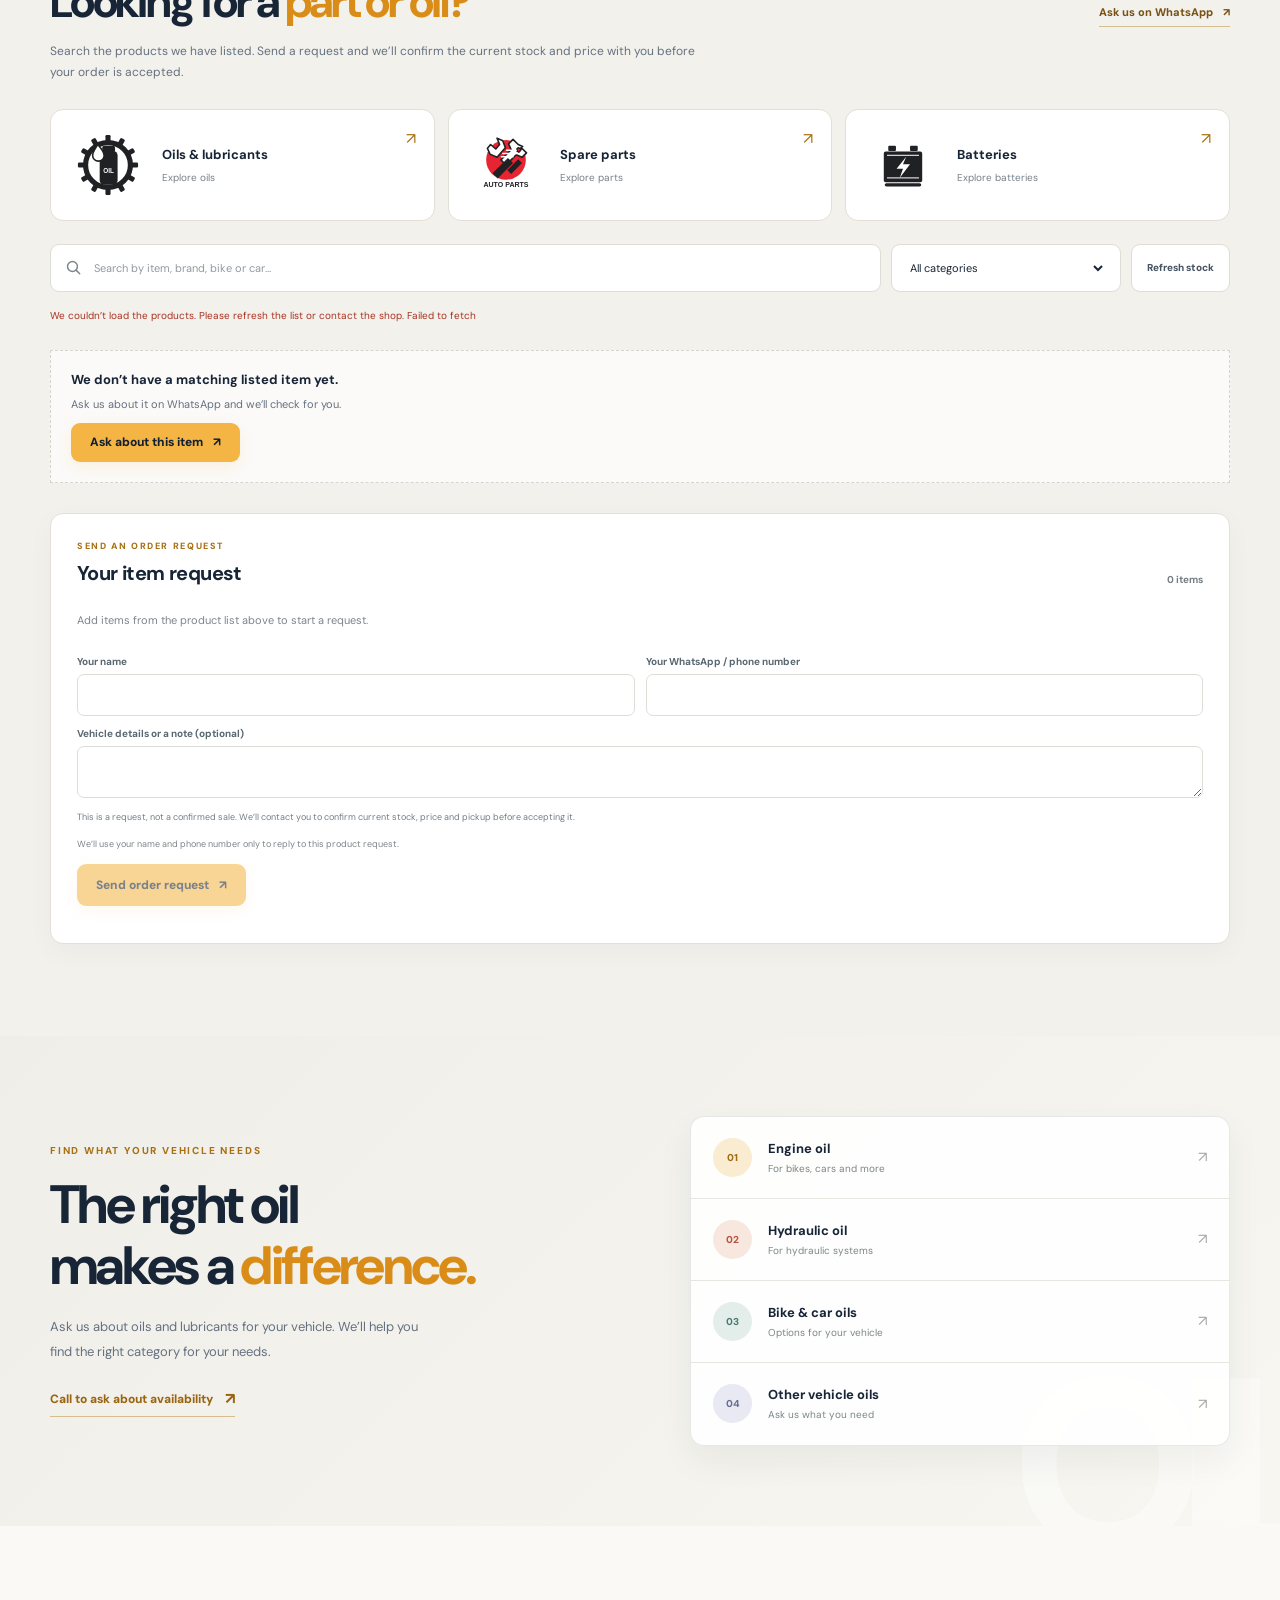
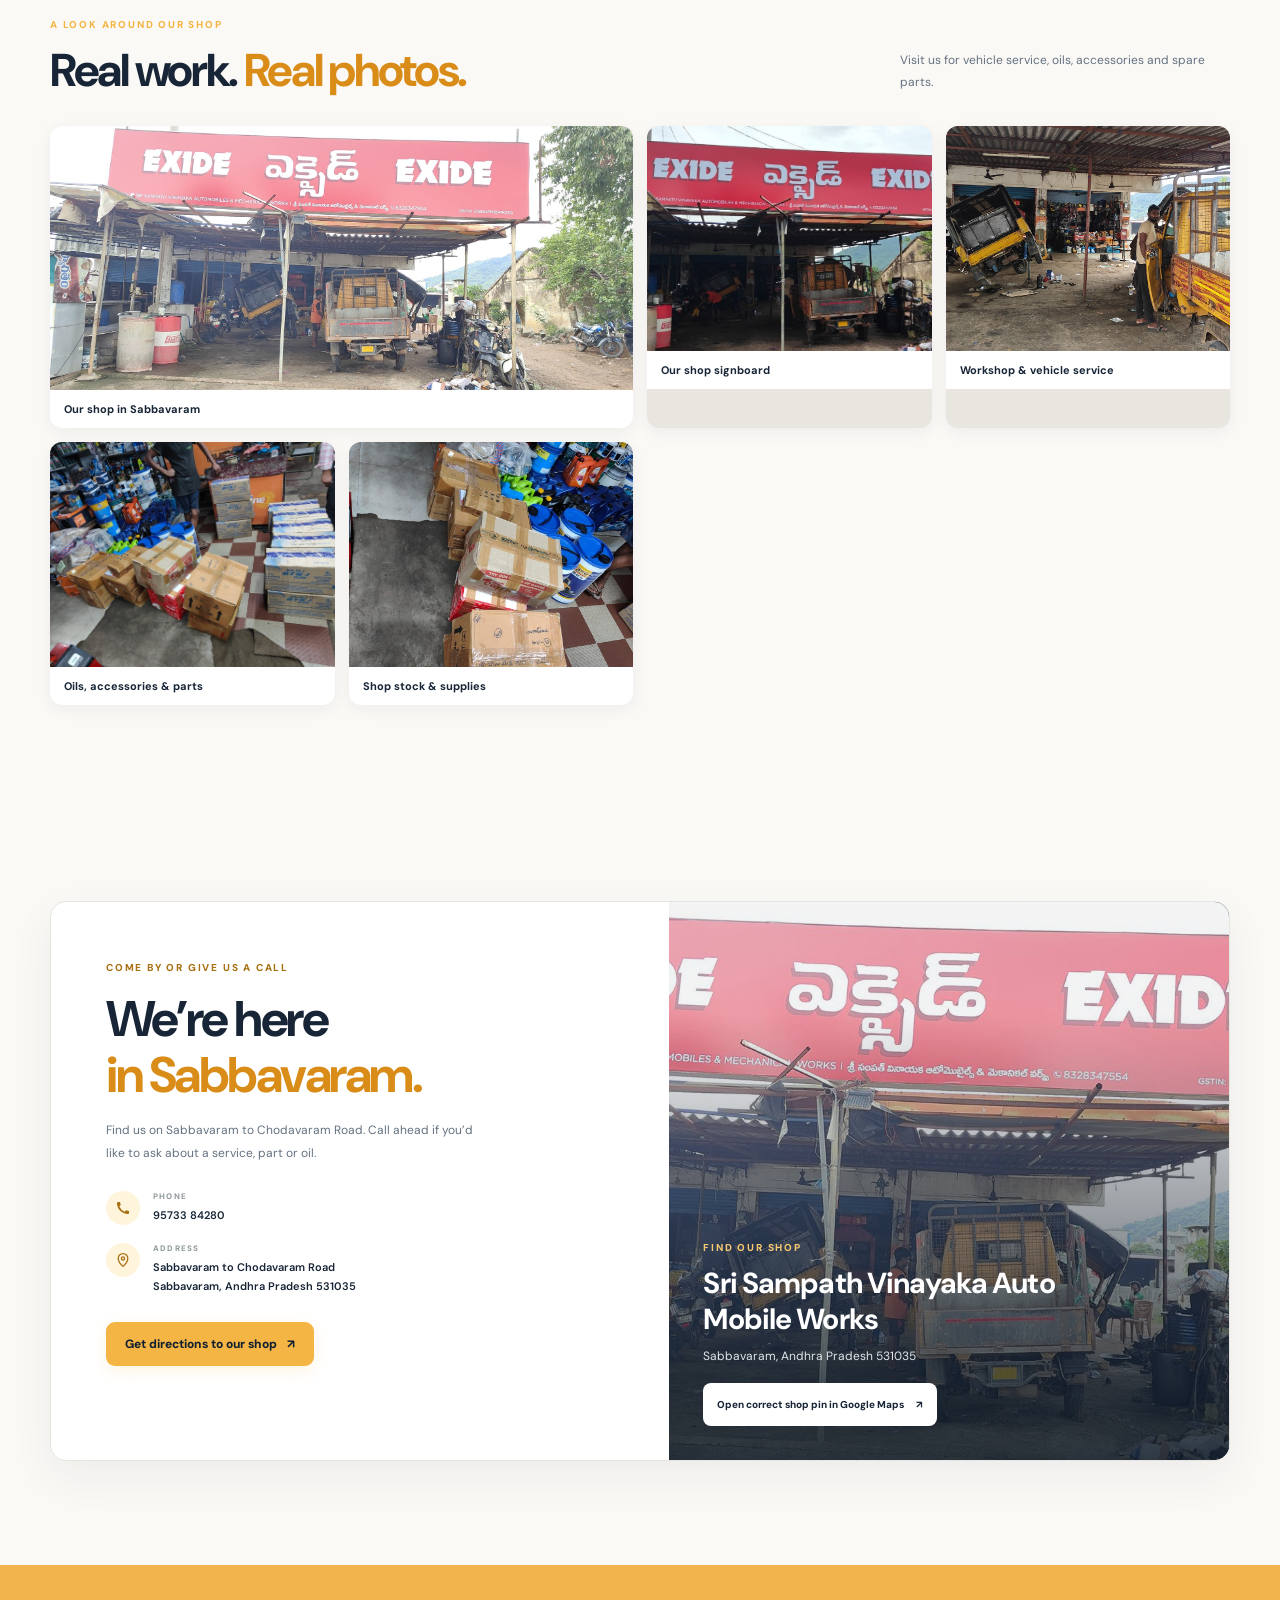
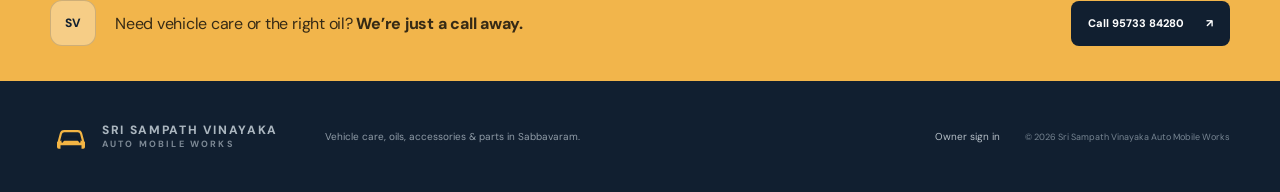
==== commit 47be5e18: "update" ====
--- a/index.html
+++ b/index.html
@@ -47,6 +47,11 @@
       </nav>
       <div class="header-actions">
         <button class="language-button" id="language-toggle" type="button" aria-label="Switch language to Telugu">తెలుగు</button>
+        <a class="header-cart" id="cart-link" href="#request-panel" aria-label="Cart, 0 items">
+          <svg viewBox="0 0 20 20" aria-hidden="true"><path d="M2.5 3.5h2l1.7 9.1h8.9l2-6.2H5.1M7.4 15.5a1 1 0 1 0 0 2 1 1 0 0 0 0-2Zm6.5 0a1 1 0 1 0 0 2 1 1 0 0 0 0-2Z" fill="none" stroke="currentColor" stroke-width="1.5" stroke-linecap="round" stroke-linejoin="round"/></svg>
+          <span class="header-cart-label" data-en="Cart" data-te="కార్ట్">Cart</span>
+          <span class="header-cart-count" id="header-cart-count" aria-hidden="true">0</span>
+        </a>
         <a class="header-call" href="tel:+919573384280">
           <svg viewBox="0 0 20 20" aria-hidden="true"><path d="M6.2 2.5H3.8c-.7 0-1.3.6-1.3 1.3 0 7.6 6.1 13.7 13.7 13.7.7 0 1.3-.6 1.3-1.3v-2.4l-3.8-1-1.5 1.8a11.8 11.8 0 0 1-6.8-6.8l1.8-1.5-1-3.8Z" fill="currentColor"/></svg>
           <span>Call us</span>
@@ -206,7 +211,7 @@
           <span data-en="Ask us about it on WhatsApp and we’ll check for you." data-te="వాట్సాప్‌లో అడగండి, మేము మీ కోసం చూసి చెబుతాము.">Ask us about it on WhatsApp and we’ll check for you.</span>
           <a class="button button-primary" data-whatsapp-link data-whatsapp-message="Hello, I want to ask if you have this item: " href="https://wa.me/916303263803" target="_blank" rel="noopener noreferrer"><span data-en="Ask about this item" data-te="ఈ ఉత్పత్తి గురించి అడగండి">Ask about this item</span><span aria-hidden="true">↗</span></a>
         </div>
-        <section class="request-panel" aria-labelledby="request-title">
+        <section class="request-panel" id="request-panel" aria-labelledby="request-title">
           <div class="request-heading">
             <div><span class="section-kicker" data-en="SEND AN ORDER REQUEST" data-te="ఆర్డర్ అభ్యర్థన పంపండి">SEND AN ORDER REQUEST</span><h3 id="request-title" data-en="Your item request" data-te="మీ ఉత్పత్తి అభ్యర్థన">Your item request</h3></div>
             <span class="request-count" id="request-count">0 items</span>
@@ -364,7 +369,7 @@
       </header>
       <div class="voice-messages" id="voice-messages" role="log" aria-live="polite" aria-relevant="additions text"></div>
       <p class="voice-status" id="voice-status" role="status" aria-live="polite"></p>
-      <p class="voice-privacy" data-en="Voice recognition uses your browser. Your question is sent to Gemini. Don’t share personal or payment details." data-te="వాయిస్ గుర్తింపు మీ బ్రౌజర్ ద్వారా జరుగుతుంది. మీ ప్రశ్న Geminiకి పంపబడుతుంది. వ్యక్తిగత లేదా చెల్లింపు వివరాలను పంచుకోవద్దు.">Voice recognition uses your browser. Your question is sent to Gemini. Don’t share personal or payment details.</p>
+      <p class="voice-privacy" data-en="Voice recognition uses your browser. Questions and product photos go to Gemini for matching; this website doesn’t save them. Send product-only photos; avoid faces, number plates and personal or payment details." data-te="వాయిస్ గుర్తింపు మీ బ్రౌజర్ ద్వారా జరుగుతుంది. సరిపోల్చడానికి ప్రశ్నలు మరియు ఉత్పత్తి ఫోటోలు Geminiకి పంపబడతాయి; ఈ వెబ్‌సైట్ వాటిని సేవ్ చేయదు. ఉత్పత్తి ఫోటోలను మాత్రమే పంపండి; ముఖాలు, నంబర్ ప్లేట్లు, వ్యక్తిగత లేదా చెల్లింపు వివరాలను పంపవద్దు.">Voice recognition uses your browser. Questions and product photos go to Gemini for matching; this website doesn’t save them. Send product-only photos; avoid faces, number plates and personal or payment details.</p>
       <div class="voice-suggestions" aria-label="Suggested questions" data-aria-label-en="Suggested questions" data-aria-label-te="సూచించిన ప్రశ్నలు">
         <button type="button" data-voice-prompt data-en="Find engine oil" data-te="ఇంజిన్ ఆయిల్ చూపించండి">Find engine oil</button>
         <button type="button" data-voice-prompt data-en="Find a battery" data-te="బ్యాటరీ చూపించండి">Find a battery</button>
@@ -372,8 +377,18 @@
       </div>
       <form class="voice-form" id="voice-form">
         <label class="sr-only" for="voice-input" data-en="Ask a question" data-te="ప్రశ్న అడగండి">Ask a question</label>
-        <textarea id="voice-input" rows="2" maxlength="500" placeholder="Ask about products, price or location…" data-placeholder-en="Ask about products, price or location…" data-placeholder-te="ఉత్పత్తులు, ధర లేదా చిరునామా గురించి అడగండి…" required></textarea>
+        <textarea id="voice-input" rows="2" maxlength="500" placeholder="Ask about products, price or location…" data-placeholder-en="Ask about products, price or location…" data-placeholder-te="ఉత్పత్తులు, ధర లేదా చిరునామా గురించి అడగండి…"></textarea>
+        <div class="voice-image-preview hidden" id="voice-image-preview" aria-live="polite">
+          <img id="voice-image-thumbnail" alt="">
+          <span id="voice-image-name"></span>
+          <button class="voice-image-remove" id="voice-image-remove" type="button" aria-label="Remove selected photo" data-aria-label-en="Remove selected photo" data-aria-label-te="ఎంచుకున్న ఫోటోను తీసివేయండి">×</button>
+        </div>
         <div class="voice-controls">
+          <input class="voice-image-input" id="voice-image-input" type="file" accept="image/jpeg,image/png,image/webp" aria-hidden="true" tabindex="-1">
+          <button class="voice-tool-button voice-photo-button" id="voice-photo-button" type="button" aria-label="Find a product by photo" data-aria-label-en="Find a product by photo" data-aria-label-te="ఫోటోతో ఉత్పత్తిని కనుగొనండి">
+            <svg viewBox="0 0 24 24" aria-hidden="true"><path d="M4 7.5h3l1.4-2h7.2l1.4 2h3v12H4v-12Z" fill="none" stroke="currentColor" stroke-width="1.8" stroke-linejoin="round"/><circle cx="12" cy="13" r="3.5" fill="none" stroke="currentColor" stroke-width="1.8"/></svg>
+            <span data-en="Photo" data-te="ఫోటో">Photo</span>
+          </button>
           <button class="voice-tool-button" id="voice-microphone" type="button" aria-label="Speak your question" data-aria-label-en="Speak your question" data-aria-label-te="మీ ప్రశ్నను మాట్లాడండి">
             <svg viewBox="0 0 24 24" aria-hidden="true"><path d="M12 3a3 3 0 0 0-3 3v5a3 3 0 0 0 6 0V6a3 3 0 0 0-3-3Z" fill="none" stroke="currentColor" stroke-width="1.8"/><path d="M6.5 10.5v.7a5.5 5.5 0 0 0 11 0v-.7M12 17v4m-3 0h6" fill="none" stroke="currentColor" stroke-width="1.8" stroke-linecap="round"/></svg>
           </button>
--- a/styles.css
+++ b/styles.css
@@ -38,6 +38,10 @@
 .header-actions { display: flex; align-items: center; gap: 17px; }
 .language-button { border: 1px solid #45515d; border-radius: 8px; padding: 8px 12px; color: #f4f0e8; background: transparent; font-size: 11px; font-weight: 700; cursor: pointer; transition: border-color .2s, color .2s, background .2s; }
 .language-button:hover { border-color: var(--orange); color: var(--orange); }
+.header-cart { display: inline-flex; align-items: center; gap: 6px; color: #f4f0e8; font-size: 11px; font-weight: 700; }
+.header-cart:hover { color: var(--orange); }
+.header-cart svg { width: 17px; height: 17px; }
+.header-cart-count { min-width: 18px; height: 18px; display: inline-grid; place-items: center; padding: 0 5px; border-radius: 10px; background: var(--orange); color: var(--navy); font-size: 10px; }
 .header-call { display: inline-flex; align-items: center; gap: 8px; color: var(--orange); font-size: 12px; font-weight: 700; }
 .header-call svg { width: 15px; height: 15px; }
 .menu-button { display: none; background: none; border: 0; padding: 6px; }
@@ -310,8 +314,16 @@
 .voice-form { padding: 10px 12px 12px; border-top: 1px solid #e8e7e1; }
 .voice-form textarea { width: 100%; min-height: 52px; max-height: 110px; resize: vertical; padding: 10px 11px; border: 1px solid #deded8; border-radius: 8px; background: #fff; color: var(--ink); font: inherit; font-size: 12px; line-height: 1.5; }
 .voice-form textarea:focus { outline: 2px solid #e1b24f; outline-offset: 1px; }
+.voice-image-input { position: absolute; width: 1px; height: 1px; overflow: hidden; clip: rect(0, 0, 0, 0); white-space: nowrap; clip-path: inset(50%); }
+.voice-image-preview { display: flex; align-items: center; gap: 9px; margin-top: 8px; padding: 6px 8px; border: 1px solid #e3e1d8; border-radius: 8px; background: #fff; }
+.voice-image-preview.hidden { display: none; }
+.voice-image-preview img { width: 42px; height: 42px; flex: 0 0 42px; border-radius: 5px; object-fit: cover; }
+.voice-image-preview span { min-width: 0; overflow: hidden; color: #536273; font-size: 10px; text-overflow: ellipsis; white-space: nowrap; }
+.voice-image-remove { width: 28px; height: 28px; flex: 0 0 28px; margin-left: auto; border: 1px solid #e3e1d8; border-radius: 6px; background: #fff; color: #536273; font-size: 18px; cursor: pointer; }
+.voice-message-image { display: block; max-width: min(220px, 100%); max-height: 190px; margin-top: 8px; border-radius: 7px; object-fit: contain; }
 .voice-controls { display: flex; align-items: center; gap: 8px; margin-top: 8px; }
 .voice-tool-button { width: 38px; height: 38px; display: grid; place-items: center; border: 1px solid #e3e1d8; border-radius: 8px; background: #fff; color: #425263; cursor: pointer; }
+.voice-photo-button { width: auto; min-width: 76px; display: inline-flex; gap: 5px; padding: 0 8px; font-size: 10px; }
 .voice-tool-button:hover, .voice-tool-button[aria-pressed="true"] { border-color: #d8c18f; background: #fff8e9; color: #80570f; }
 .voice-tool-button svg { width: 19px; height: 19px; }
 .voice-tool-button:disabled { cursor: not-allowed; opacity: .55; }
@@ -354,6 +366,8 @@
   .main-nav a { padding: 13px 4px; border-bottom: 1px solid #263545; font-size: 12px; }
   .header-actions { gap: 11px; }
   .language-button { padding: 7px 9px; font-size: 10px; }
+  .header-cart { gap: 3px; }
+  .header-cart-label { display: none; }
   .header-call { font-size: 0; gap: 0; }
   .header-call svg { width: 18px; height: 18px; }
   .menu-button { display: grid; gap: 4px; cursor: pointer; }
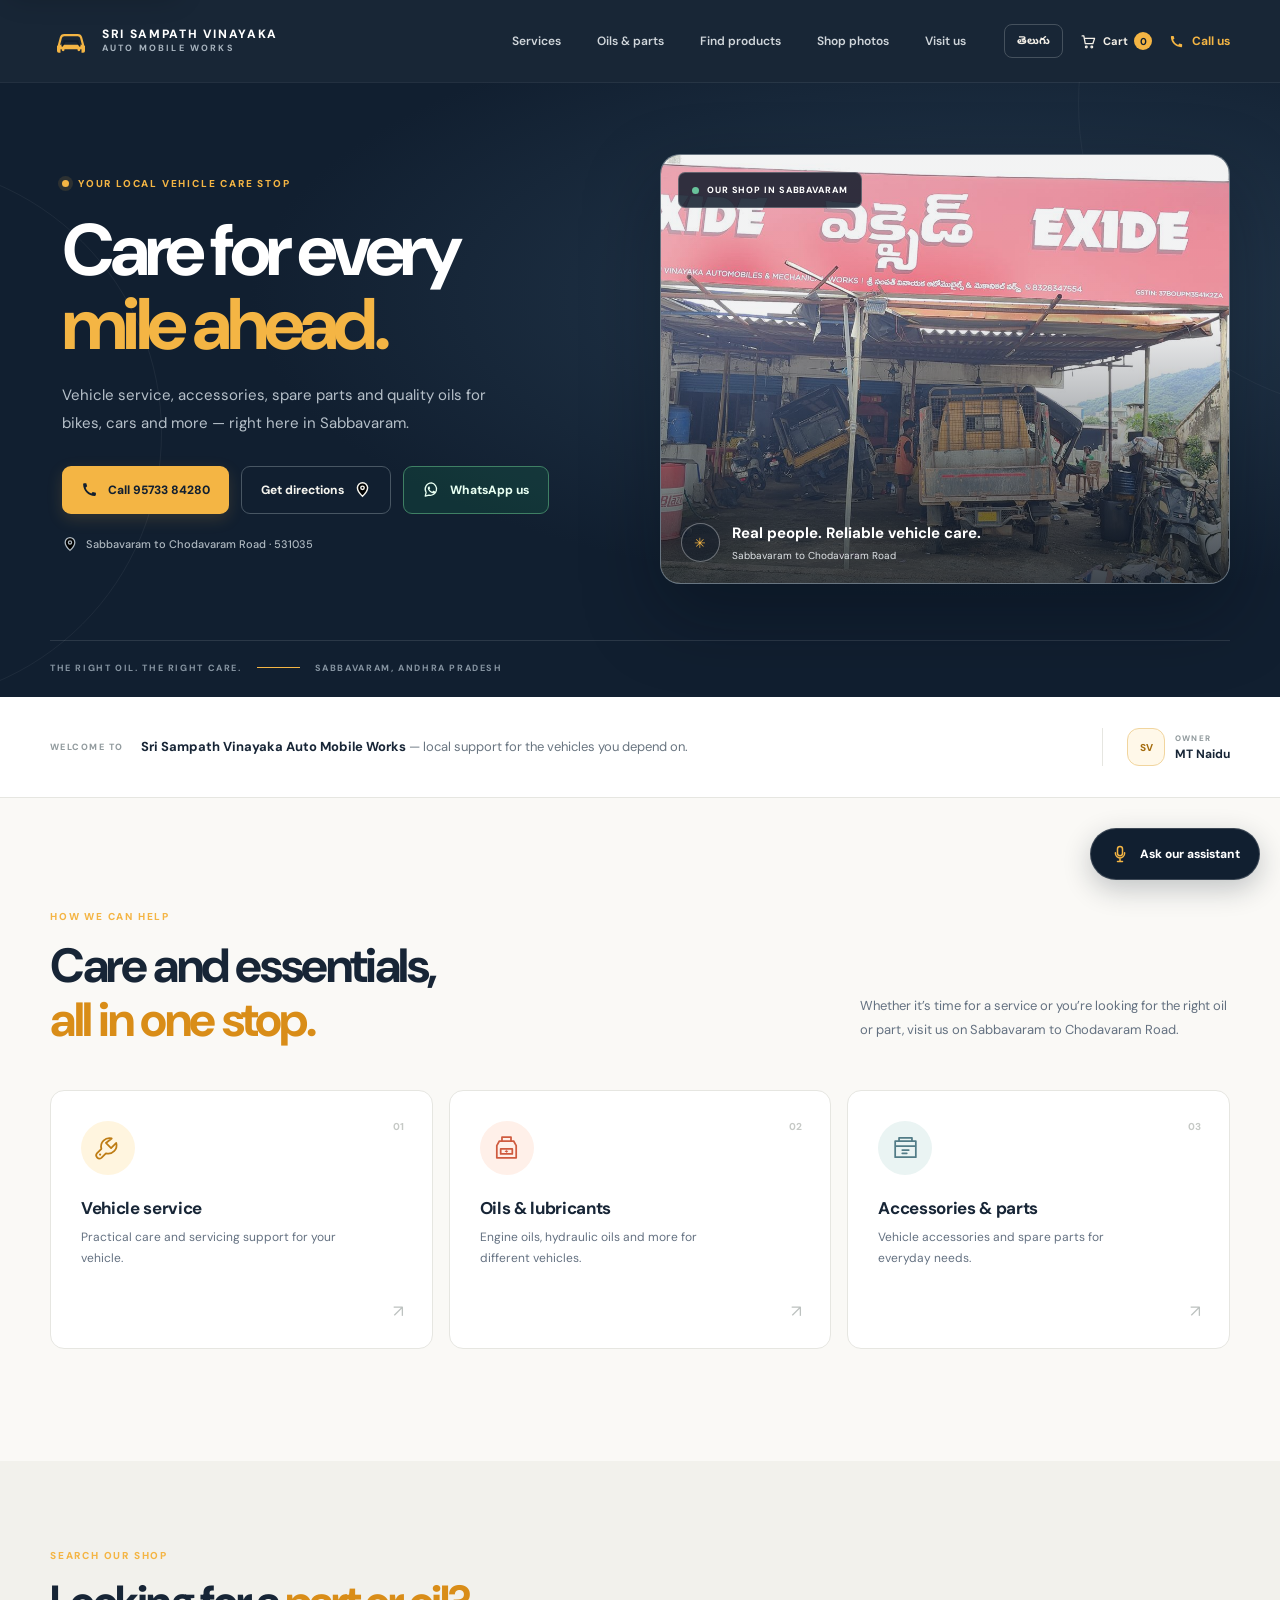
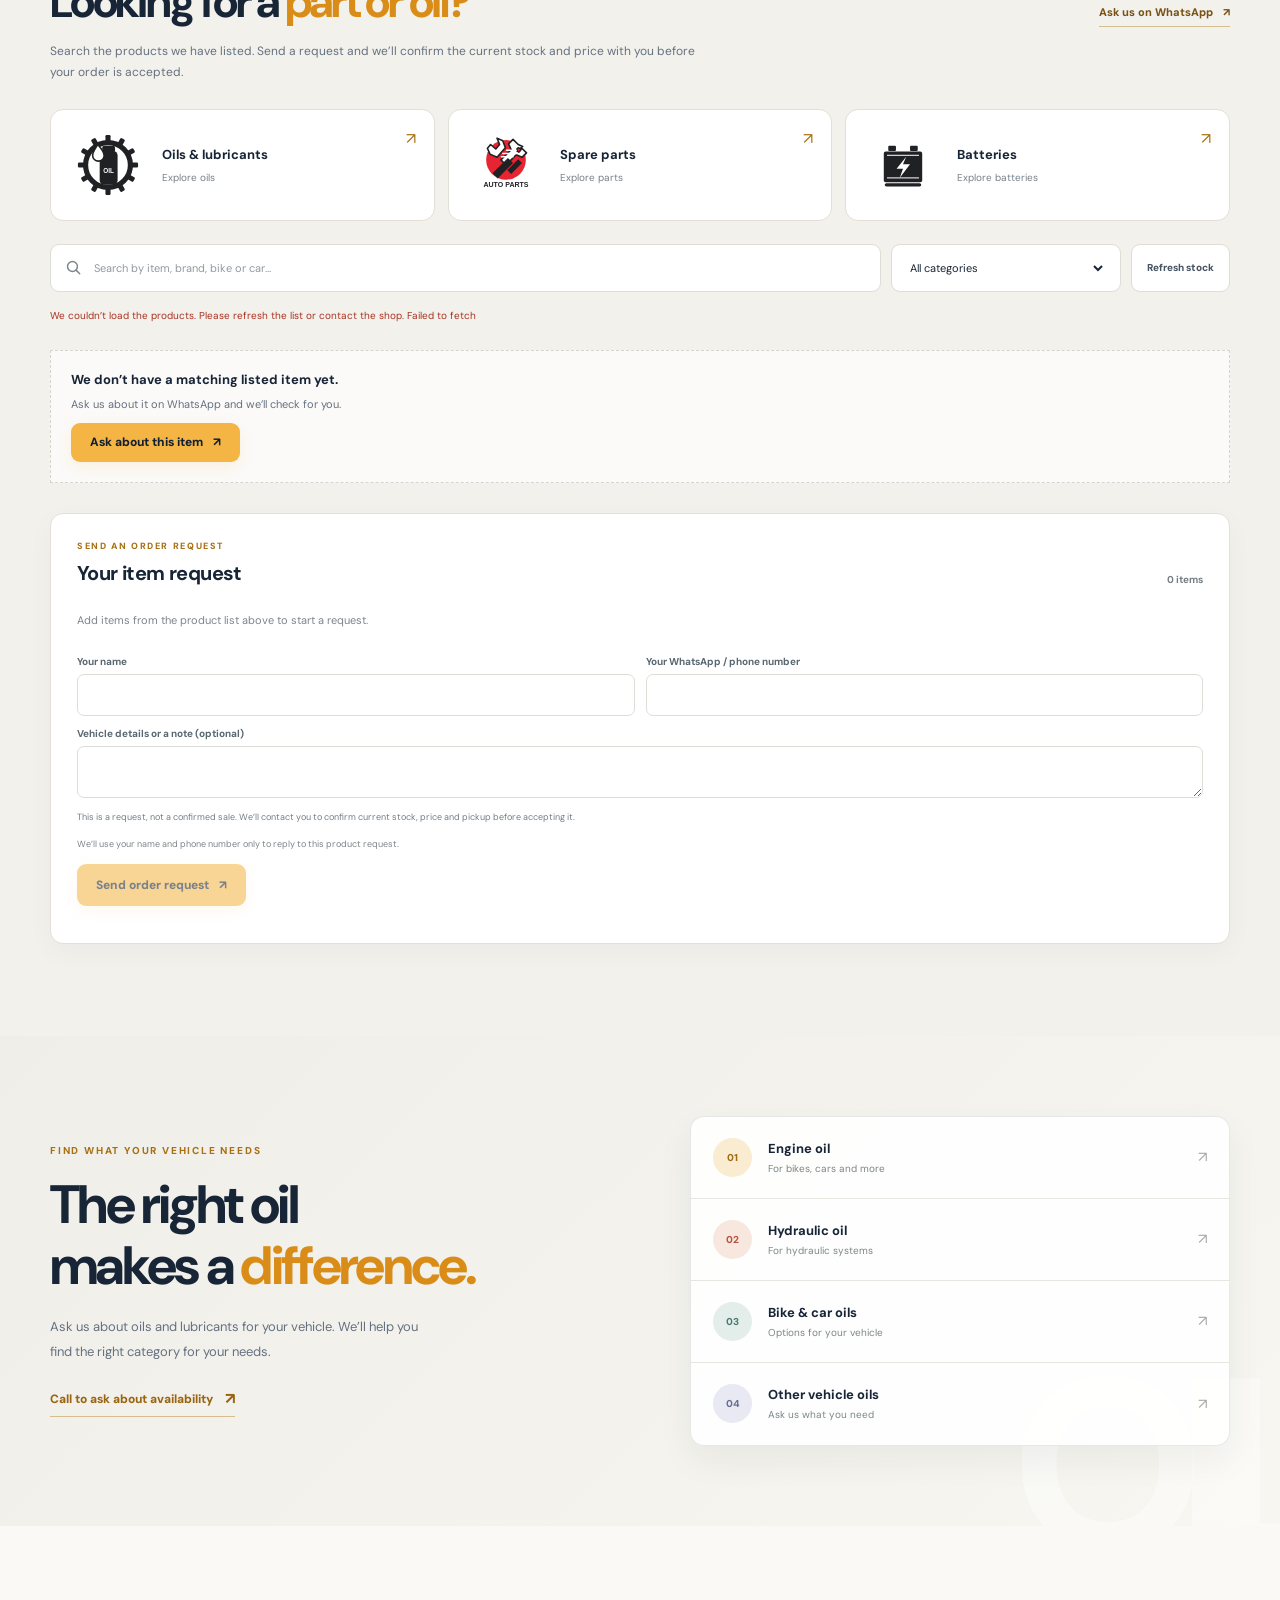
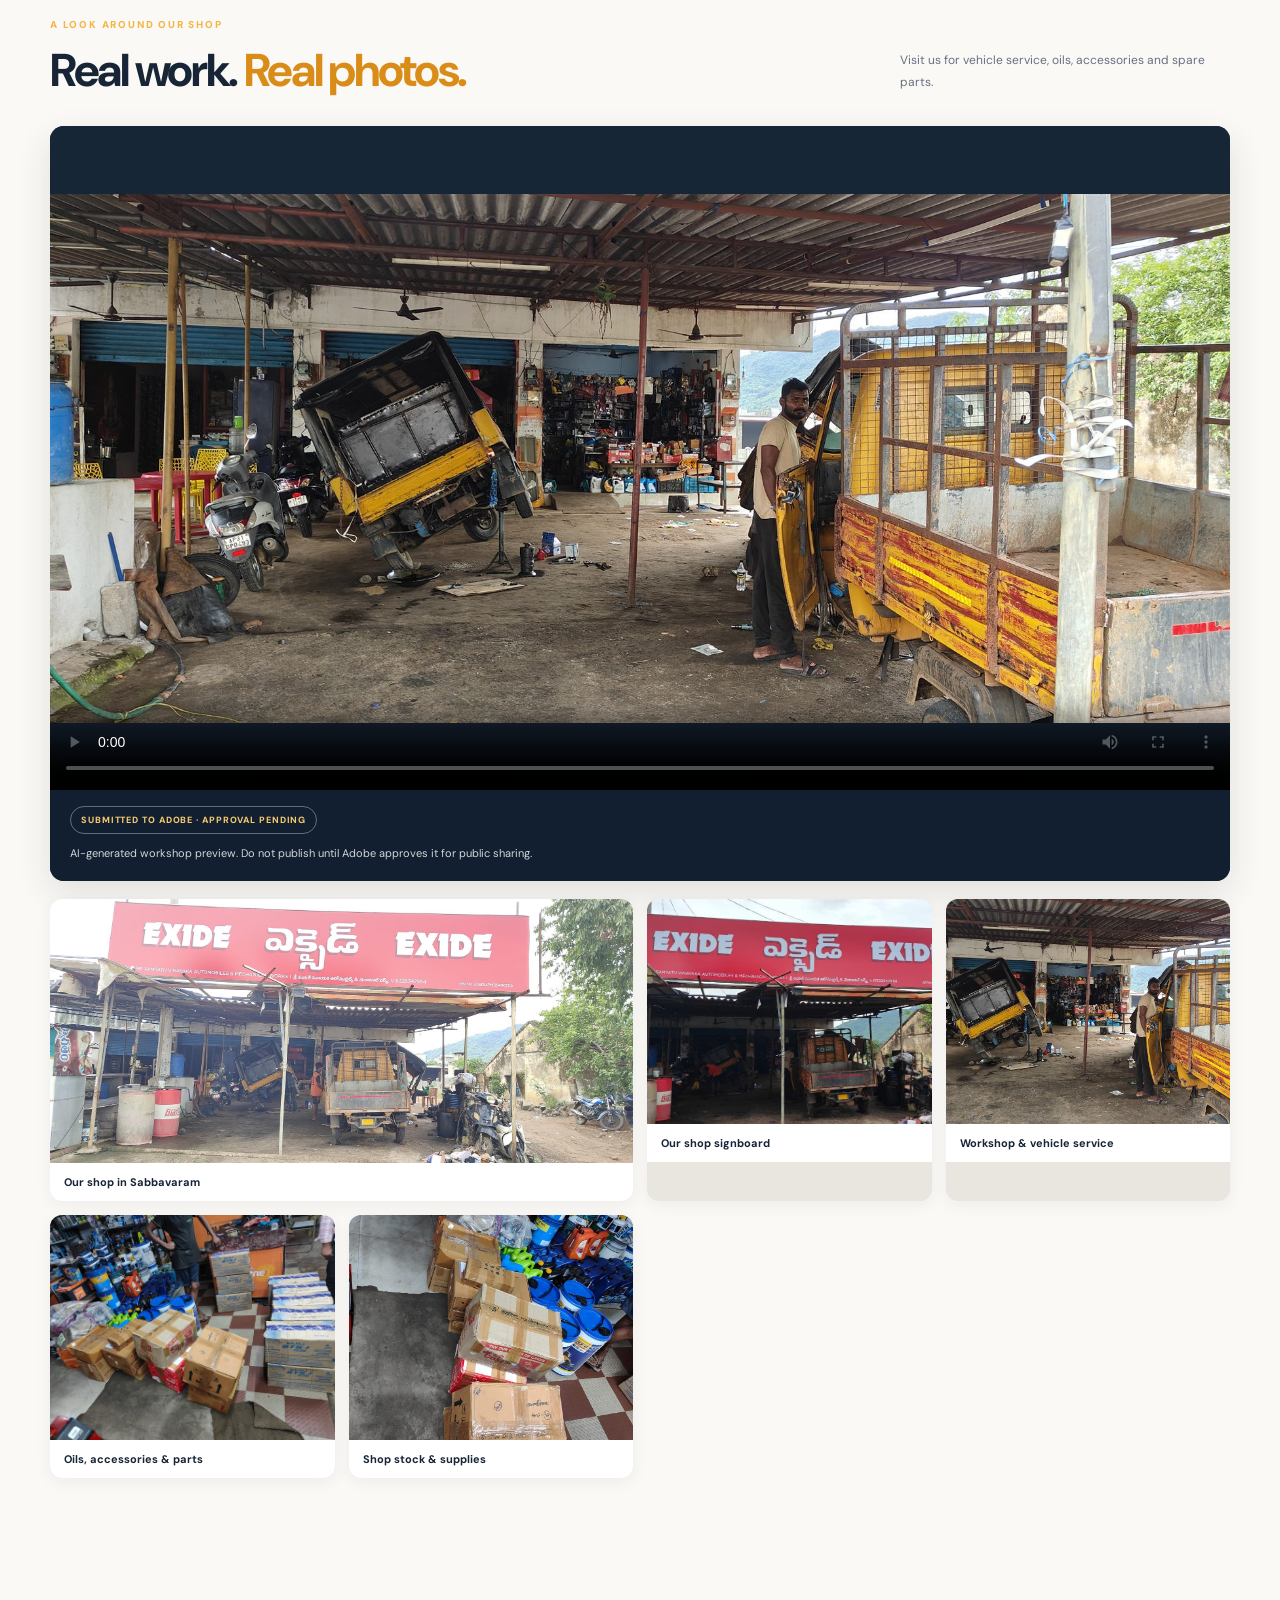
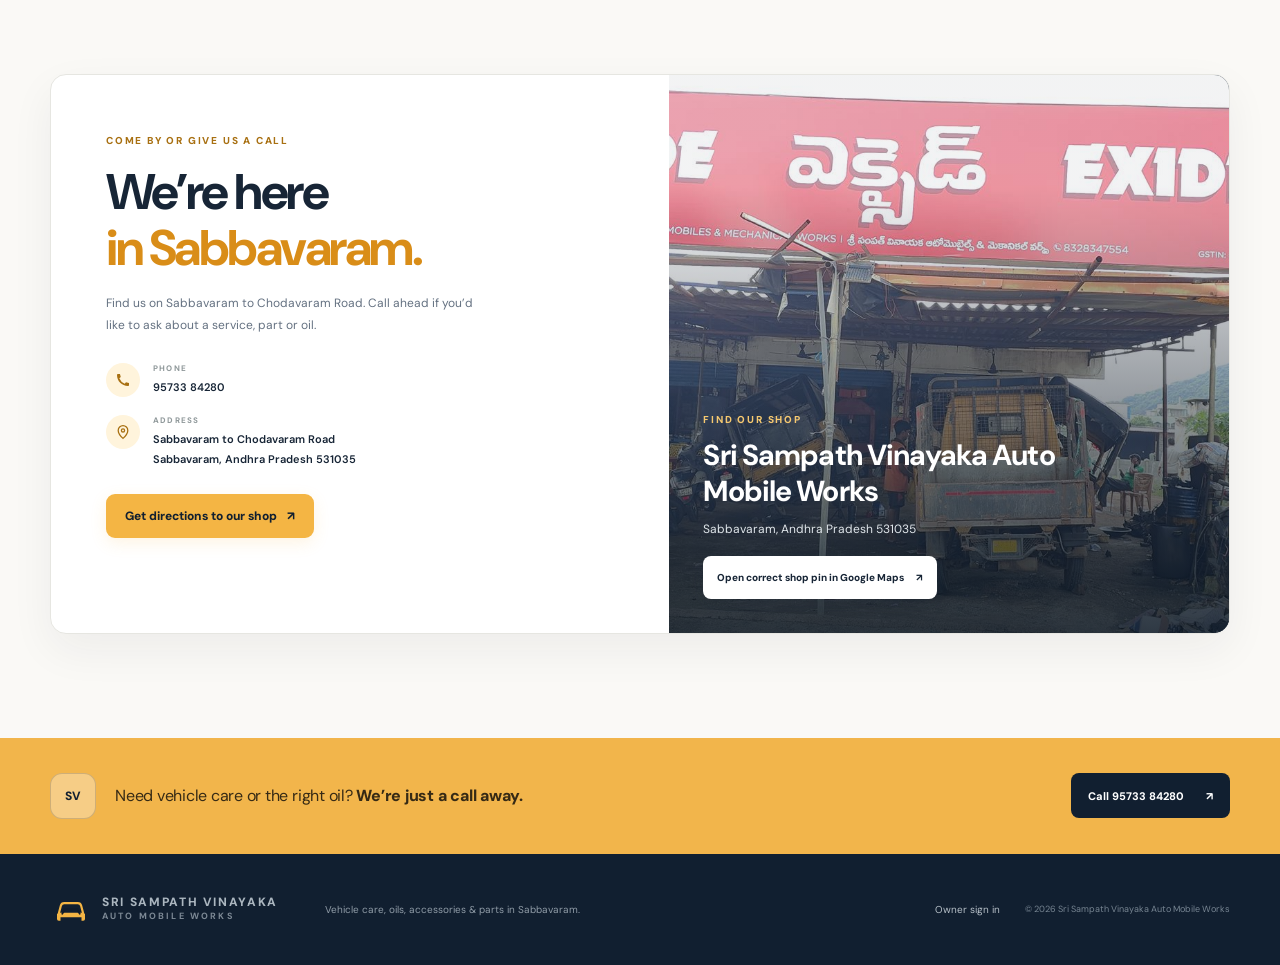
==== commit f6b9494f: "UPDATE" ====
--- a/index.html
+++ b/index.html
@@ -259,6 +259,16 @@
         </div>
         <p data-en="Visit us for vehicle service, oils, accessories and spare parts." data-te="వాహన సర్వీసింగ్, ఆయిల్స్, యాక్సెసరీస్ మరియు స్పేర్ పార్ట్స్ కోసం మమ్మల్ని సందర్శించండి.">Visit us for vehicle service, oils, accessories and spare parts.</p>
       </div>
+      <figure class="workshop-video-card">
+        <video class="workshop-video" controls playsinline preload="metadata" poster="images/workshop.jpg" data-aria-label-en="AI-generated vehicle workshop video preview" data-aria-label-te="AI రూపొందించిన వాహన వర్క్‌షాప్ వీడియో ప్రివ్యూ" aria-label="AI-generated vehicle workshop video preview">
+          <source src="images/workshop-mechanic-video.mp4" type="video/mp4">
+          <span data-en="Your browser does not support embedded video." data-te="మీ బ్రౌజర్‌లో వీడియో ప్లేబ్యాక్‌కు మద్దతు లేదు.">Your browser does not support embedded video.</span>
+        </video>
+        <figcaption class="workshop-video-caption">
+          <span class="workshop-video-status" data-en="SUBMITTED TO ADOBE · APPROVAL PENDING" data-te="ADOBE సమీక్షకు సమర్పించబడింది · ఆమోదం పెండింగ్‌లో ఉంది">SUBMITTED TO ADOBE · APPROVAL PENDING</span>
+          <p data-en="AI-generated workshop preview. Do not publish until Adobe approves it for public sharing." data-te="AI రూపొందించిన వర్క్‌షాప్ ప్రివ్యూ. పబ్లిక్ షేరింగ్‌కు Adobe ఆమోదించే వరకు ప్రచురించవద్దు.">AI-generated workshop preview. Do not publish until Adobe approves it for public sharing.</p>
+        </figcaption>
+      </figure>
       <div class="photo-grid">
         <figure class="shop-photo shop-photo-wide">
           <button class="photo-open" type="button" aria-label="View photo: our shop in Sabbavaram">
--- a/styles.css
+++ b/styles.css
@@ -221,6 +221,11 @@
 .photo-heading h2 { margin: 14px 0 0; color: var(--ink); font-size: clamp(34px, 4vw, 46px); line-height: 1.12; letter-spacing: -.05em; }
 .photo-heading h2 em { color: #d98d18; font-style: normal; }
 .photo-heading > p { max-width: 330px; margin: 0 0 3px; color: var(--muted); font-size: 12px; line-height: 1.8; }
+.workshop-video-card { margin: 0 0 18px; overflow: hidden; border-radius: 14px; background: #172637; box-shadow: 0 12px 34px rgba(29,39,47,.12); }
+.workshop-video { display: block; width: 100%; aspect-ratio: 16 / 9; background: #172637; object-fit: contain; }
+.workshop-video-caption { padding: 16px 20px 18px; background: #111f30; color: #fff; }
+.workshop-video-status { display: inline-flex; padding: 7px 10px; border: 1px solid rgba(255,255,255,.35); border-radius: 999px; color: #f6c970; font-size: 9px; font-weight: 800; letter-spacing: .1em; }
+.workshop-video-caption p { margin: 10px 0 0; color: rgba(255,255,255,.82); font-size: 11px; line-height: 1.7; }
 .photo-grid { display: grid; grid-template-columns: repeat(4, minmax(0, 1fr)); gap: 14px; }
 .shop-photo { min-width: 0; margin: 0; position: relative; overflow: hidden; border-radius: 12px; background: #e8e6df; box-shadow: 0 4px 16px rgba(29,39,47,.06); }
 .shop-photo-wide { grid-column: span 2; }
@@ -426,6 +431,10 @@
   .photo-heading { display: block; margin-bottom: 22px; }
   .photo-heading h2 { font-size: 37px; }
   .photo-heading > p { margin-top: 12px; font-size: 11px; }
+  .workshop-video-card { margin-bottom: 12px; border-radius: 11px; }
+  .workshop-video-caption { padding: 13px 14px 15px; }
+  .workshop-video-status { padding: 7px 9px; font-size: 8px; }
+  .workshop-video-caption p { font-size: 10px; }
   .photo-grid { grid-template-columns: repeat(2, minmax(0, 1fr)); gap: 10px; }
   .shop-photo-wide { grid-column: span 2; }
   .photo-open img, .shop-photo-wide .photo-open img { height: 150px; }
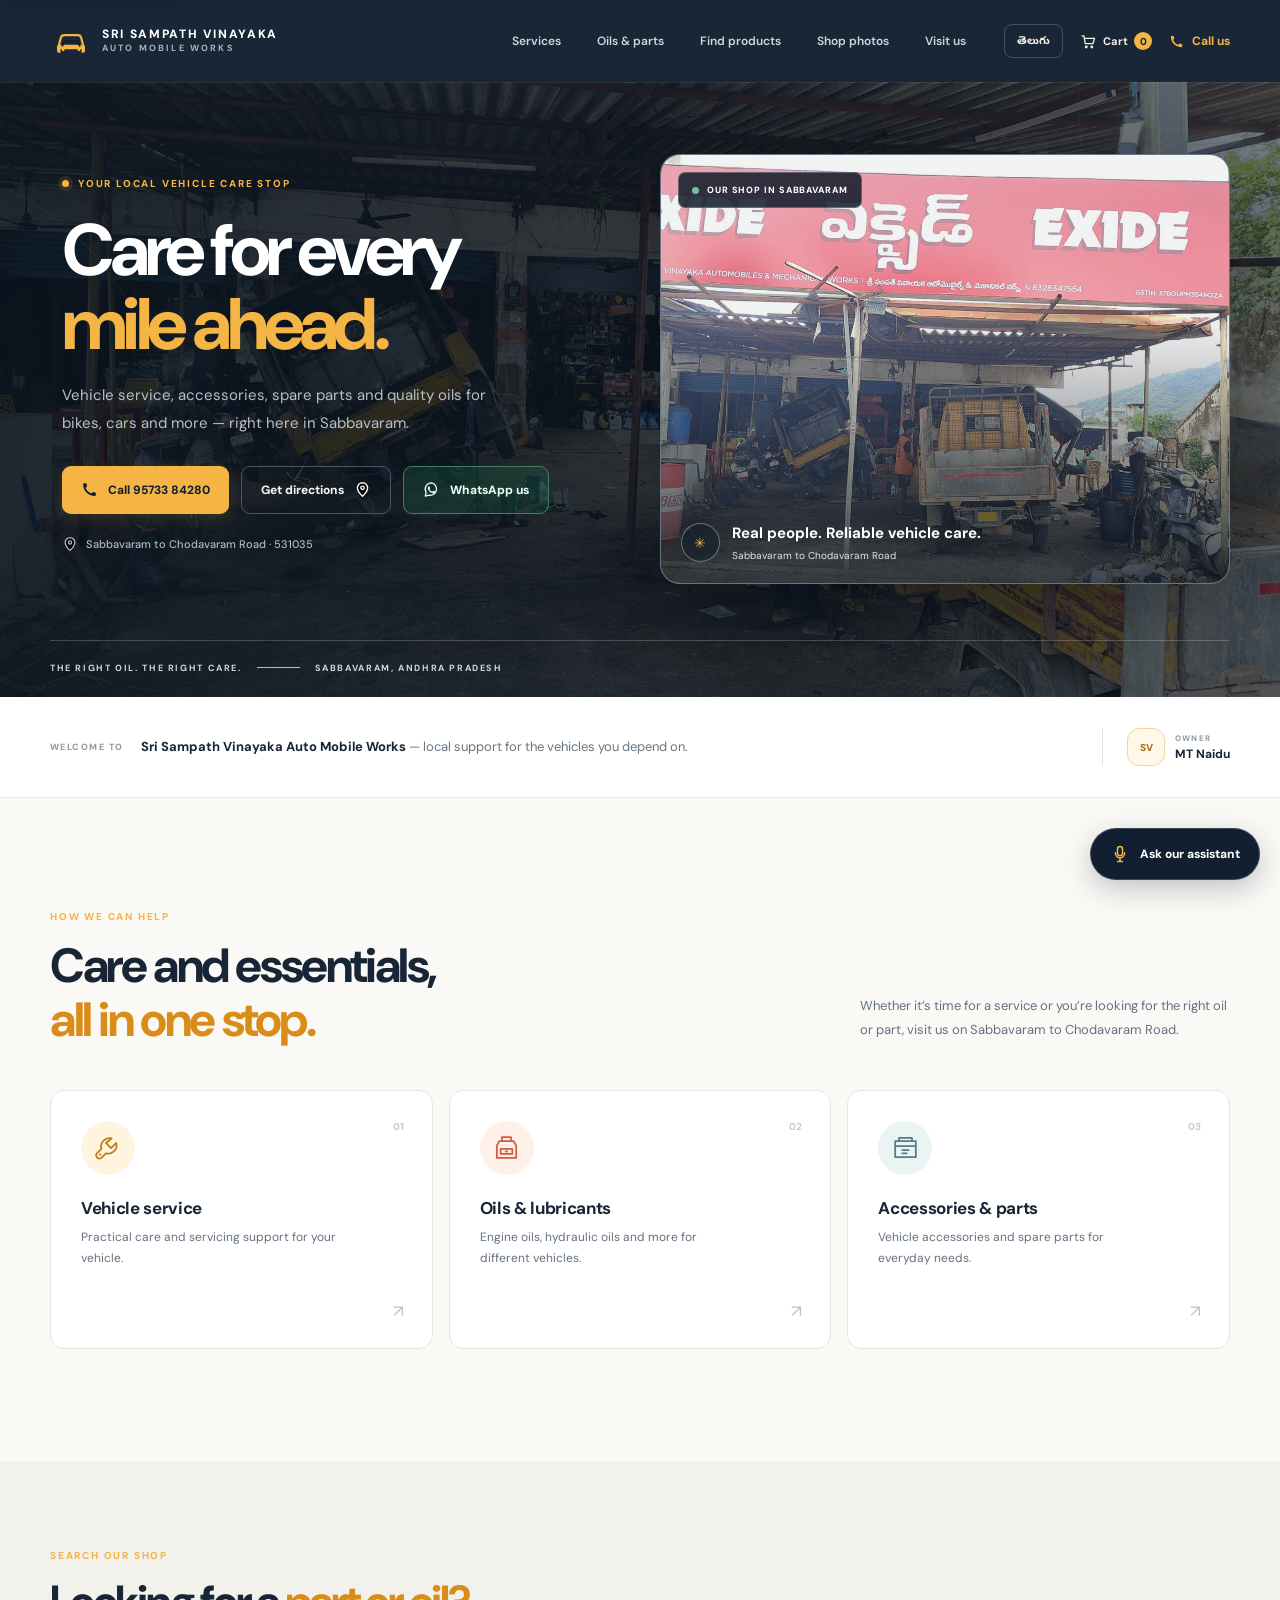
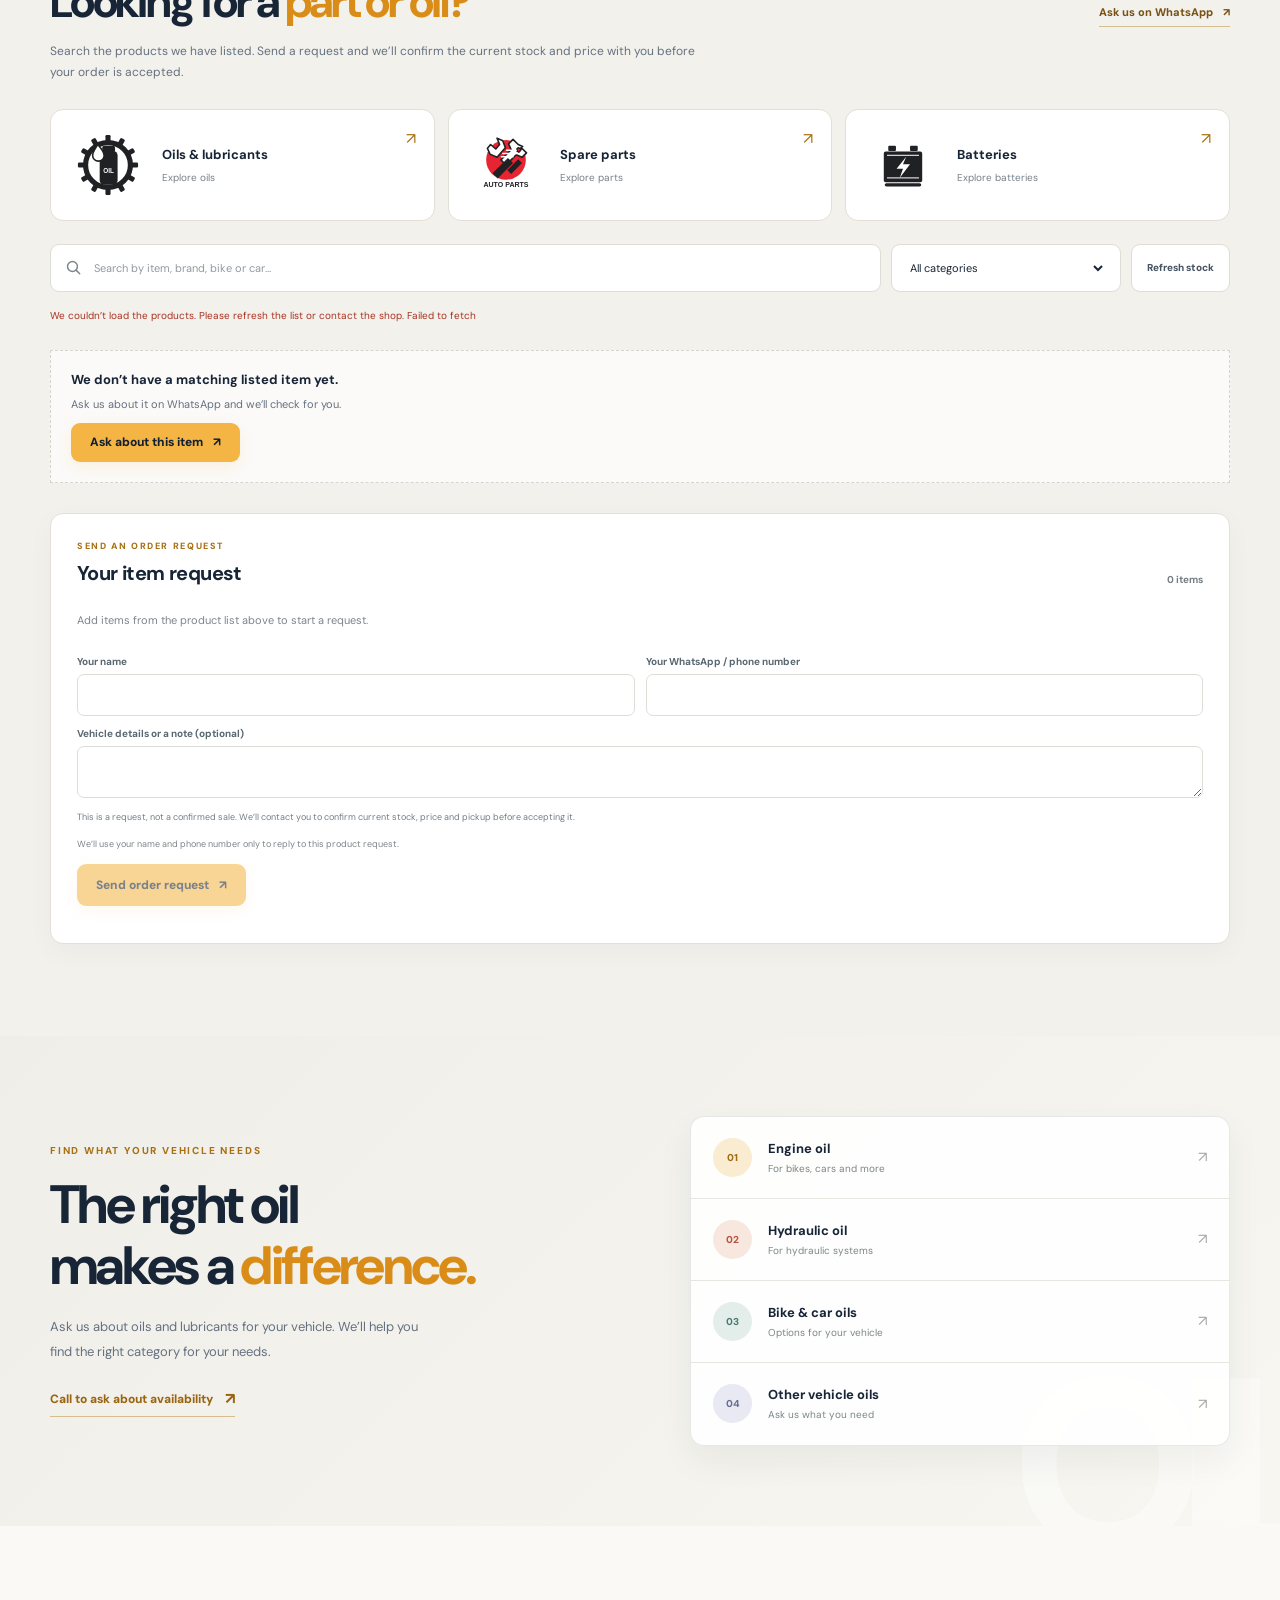
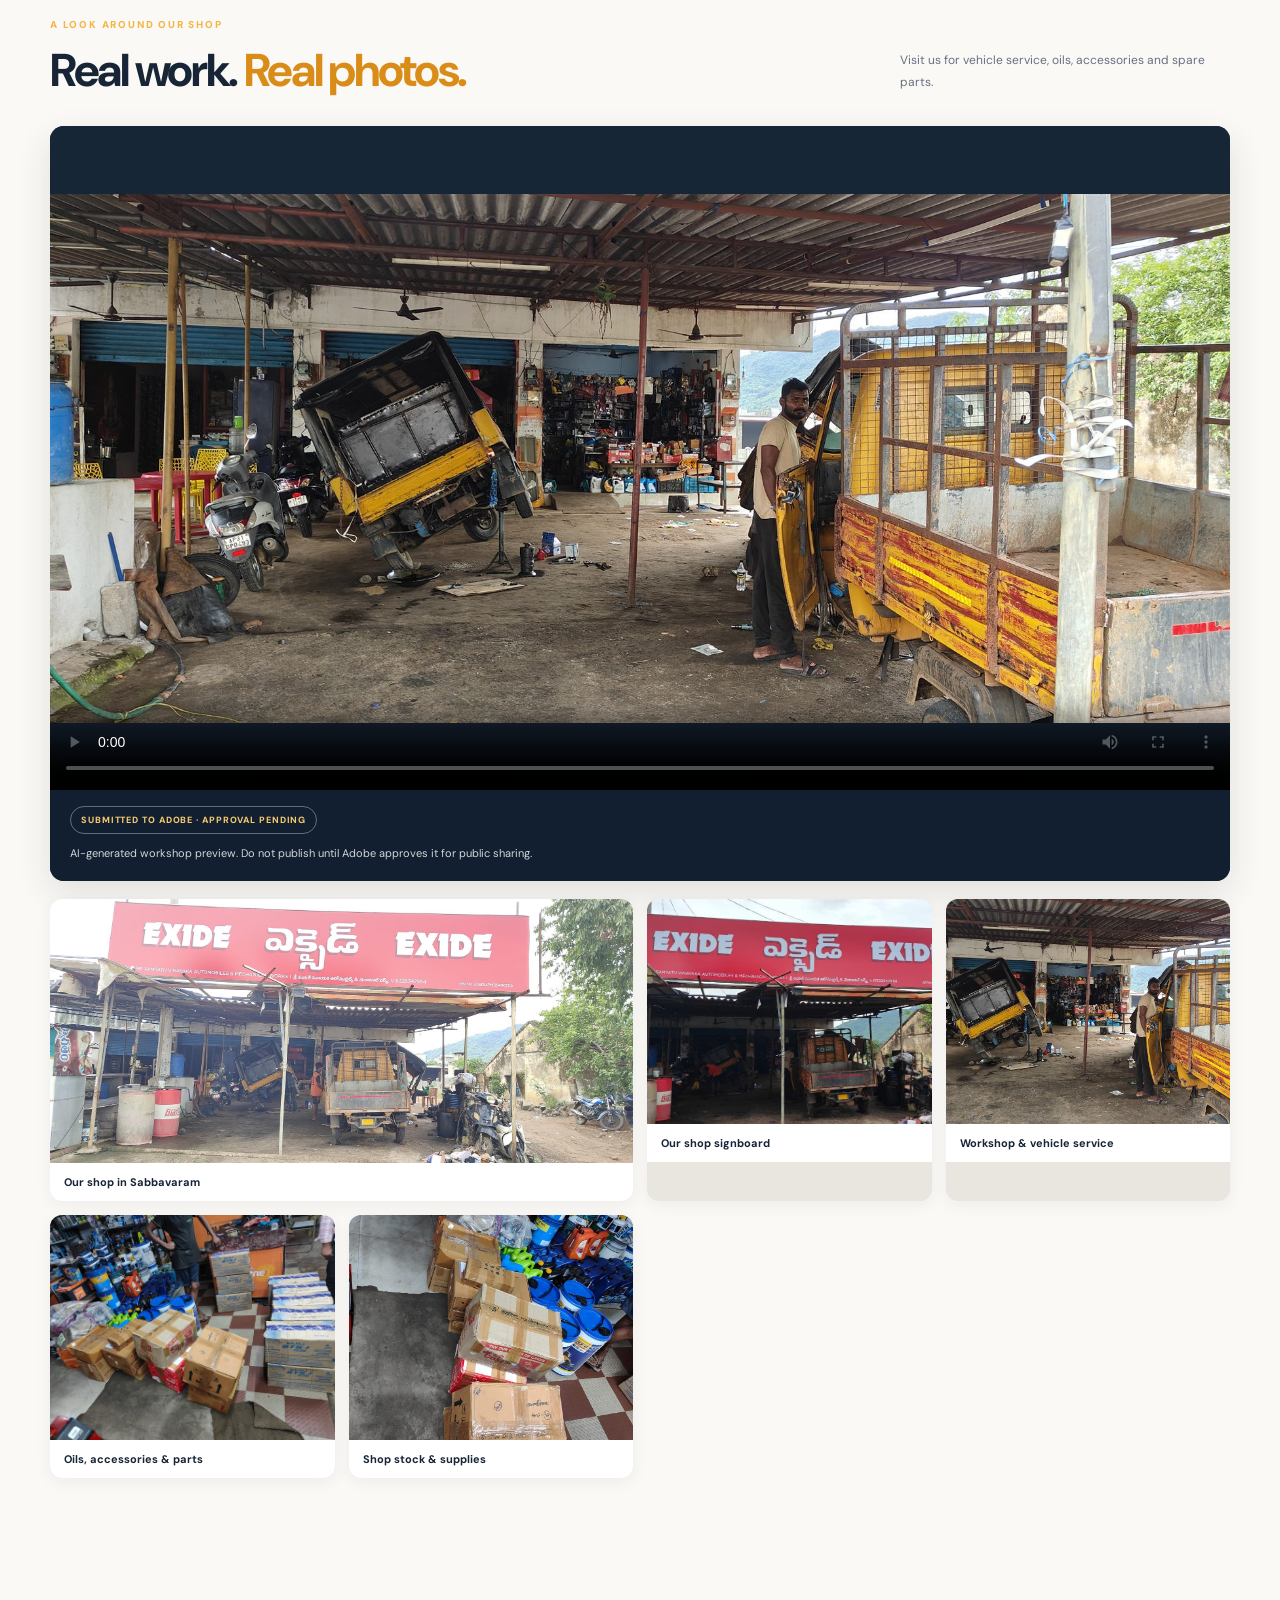
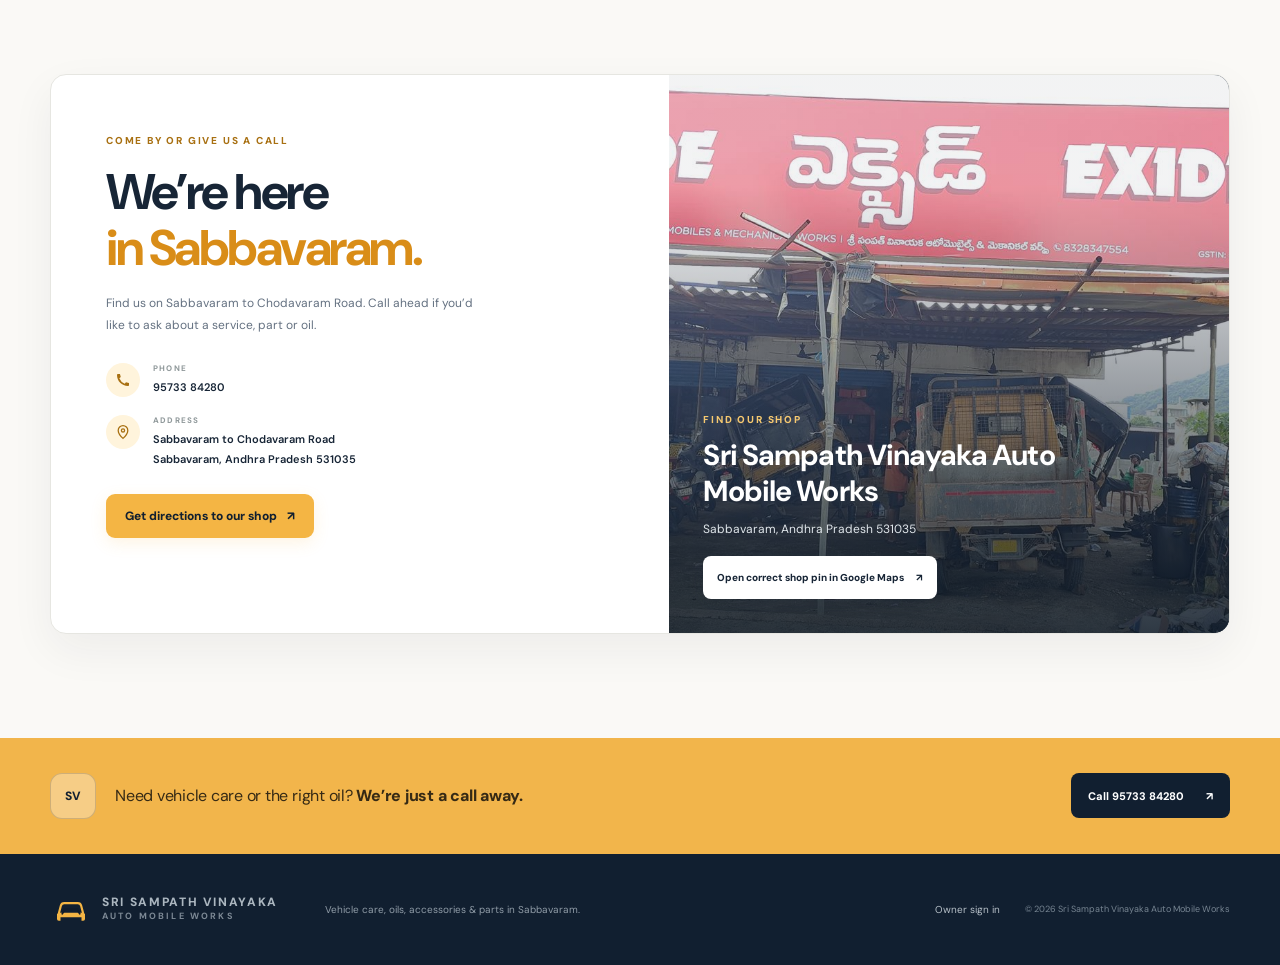
==== commit daeb9eb5: "UPDATE" ====
--- a/index.html
+++ b/index.html
@@ -65,6 +65,10 @@
 
   <main id="main-content">
     <section class="hero" id="home">
+      <video class="hero-background-video" autoplay muted loop playsinline preload="metadata" poster="images/workshop.jpg" aria-hidden="true" tabindex="-1">
+        <source src="images/workshop-mechanic-video.mp4" type="video/mp4">
+      </video>
+      <div class="hero-video-shade" aria-hidden="true"></div>
       <div class="hero-grid">
         <div class="hero-copy">
           <div class="eyebrow"><span class="eyebrow-dot"></span><span data-en="YOUR LOCAL VEHICLE CARE STOP" data-te="మీ స్థానిక వాహన సంరక్షణ కేంద్రం">YOUR LOCAL VEHICLE CARE STOP</span></div>
--- a/styles.css
+++ b/styles.css
@@ -48,9 +48,11 @@
 
 .hero { position: relative; overflow: hidden; min-height: 615px; color: var(--white); background: radial-gradient(ellipse at 78% 35%, #263b50 0, var(--navy) 53%); }
 .hero.has-background { background-position: center; background-size: cover; }
-.hero::before { content: ""; position: absolute; width: 540px; height: 540px; border-radius: 50%; border: 1px solid rgba(255,255,255,.055); left: -380px; top: 80px; }
-.hero::after { content: ""; position: absolute; width: 620px; height: 620px; border-radius: 50%; border: 1px solid rgba(255,255,255,.045); right: -420px; top: -290px; }
-.hero-grid { position: relative; z-index: 1; width: min(1180px, calc(100% - 64px)); min-height: 558px; margin: auto; display: grid; grid-template-columns: .94fr 1.06fr; align-items: center; gap: 34px; padding: 48px 0 32px; }
+.hero-background-video { position: absolute; z-index: 0; inset: 0; width: 100%; height: 100%; object-fit: cover; object-position: center 48%; }
+.hero-video-shade { position: absolute; z-index: 1; inset: 0; background: linear-gradient(90deg, rgba(10,20,31,.84), rgba(10,20,31,.68) 52%, rgba(10,20,31,.48)), linear-gradient(0deg, rgba(10,20,31,.42), rgba(10,20,31,.12)); pointer-events: none; }
+.hero::before { content: ""; position: absolute; z-index: 2; width: 540px; height: 540px; border-radius: 50%; border: 1px solid rgba(255,255,255,.055); left: -380px; top: 80px; pointer-events: none; }
+.hero::after { content: ""; position: absolute; z-index: 2; width: 620px; height: 620px; border-radius: 50%; border: 1px solid rgba(255,255,255,.045); right: -420px; top: -290px; pointer-events: none; }
+.hero-grid { position: relative; z-index: 3; width: min(1180px, calc(100% - 64px)); min-height: 558px; margin: auto; display: grid; grid-template-columns: .94fr 1.06fr; align-items: center; gap: 34px; padding: 48px 0 32px; }
 .hero-copy { padding: 16px 0 25px 12px; max-width: 520px; }
 .eyebrow, .section-kicker { color: var(--orange); display: flex; align-items: center; gap: 9px; font-weight: 800; font-size: 10px; letter-spacing: .18em; }
 .eyebrow-dot { width: 7px; height: 7px; border-radius: 50%; background: var(--orange); box-shadow: 0 0 0 4px rgba(245,181,68,.12); }
@@ -81,7 +83,7 @@
 .hero-photo-caption small { color: #e1e5e8; font-size: 10px; }
 .label-dot, .map-live-dot { width: 7px; height: 7px; border-radius: 50%; background: #68c39b; }
 .mini-gear { color: var(--orange); font-size: 14px; }
-.hero-bottom { width: min(1180px, calc(100% - 64px)); height: 54px; margin: 0 auto; border-top: 1px solid rgba(255,255,255,.11); display: flex; align-items: center; gap: 15px; color: #8795a2; font-size: 9px; letter-spacing: .18em; font-weight: 700; }
+.hero-bottom { position: relative; z-index: 3; width: min(1180px, calc(100% - 64px)); height: 54px; margin: 0 auto; border-top: 1px solid rgba(255,255,255,.2); display: flex; align-items: center; gap: 15px; color: #d0d7de; font-size: 9px; letter-spacing: .18em; font-weight: 700; }
 .hero-bottom-line { height: 1px; width: 43px; background: var(--orange); }
 
 .intro-strip { background: #fff; border-bottom: 1px solid var(--line); }
